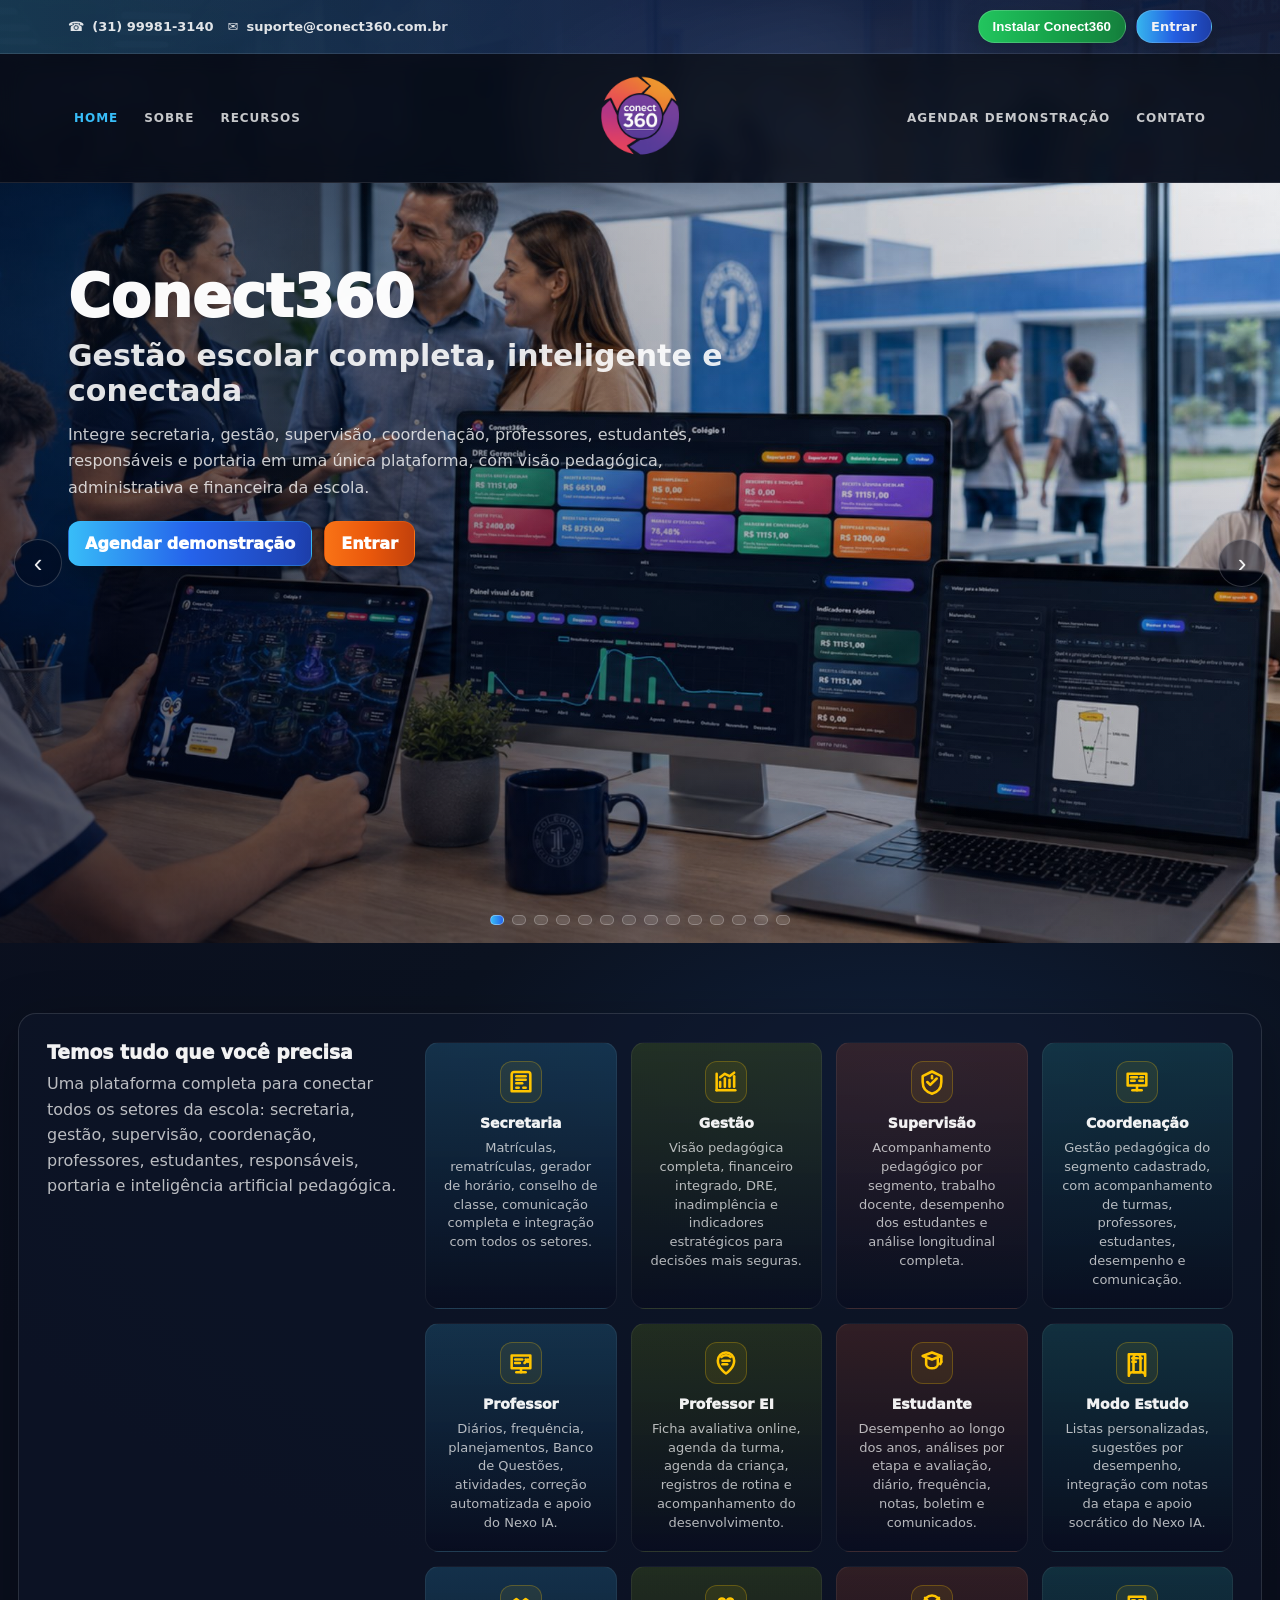
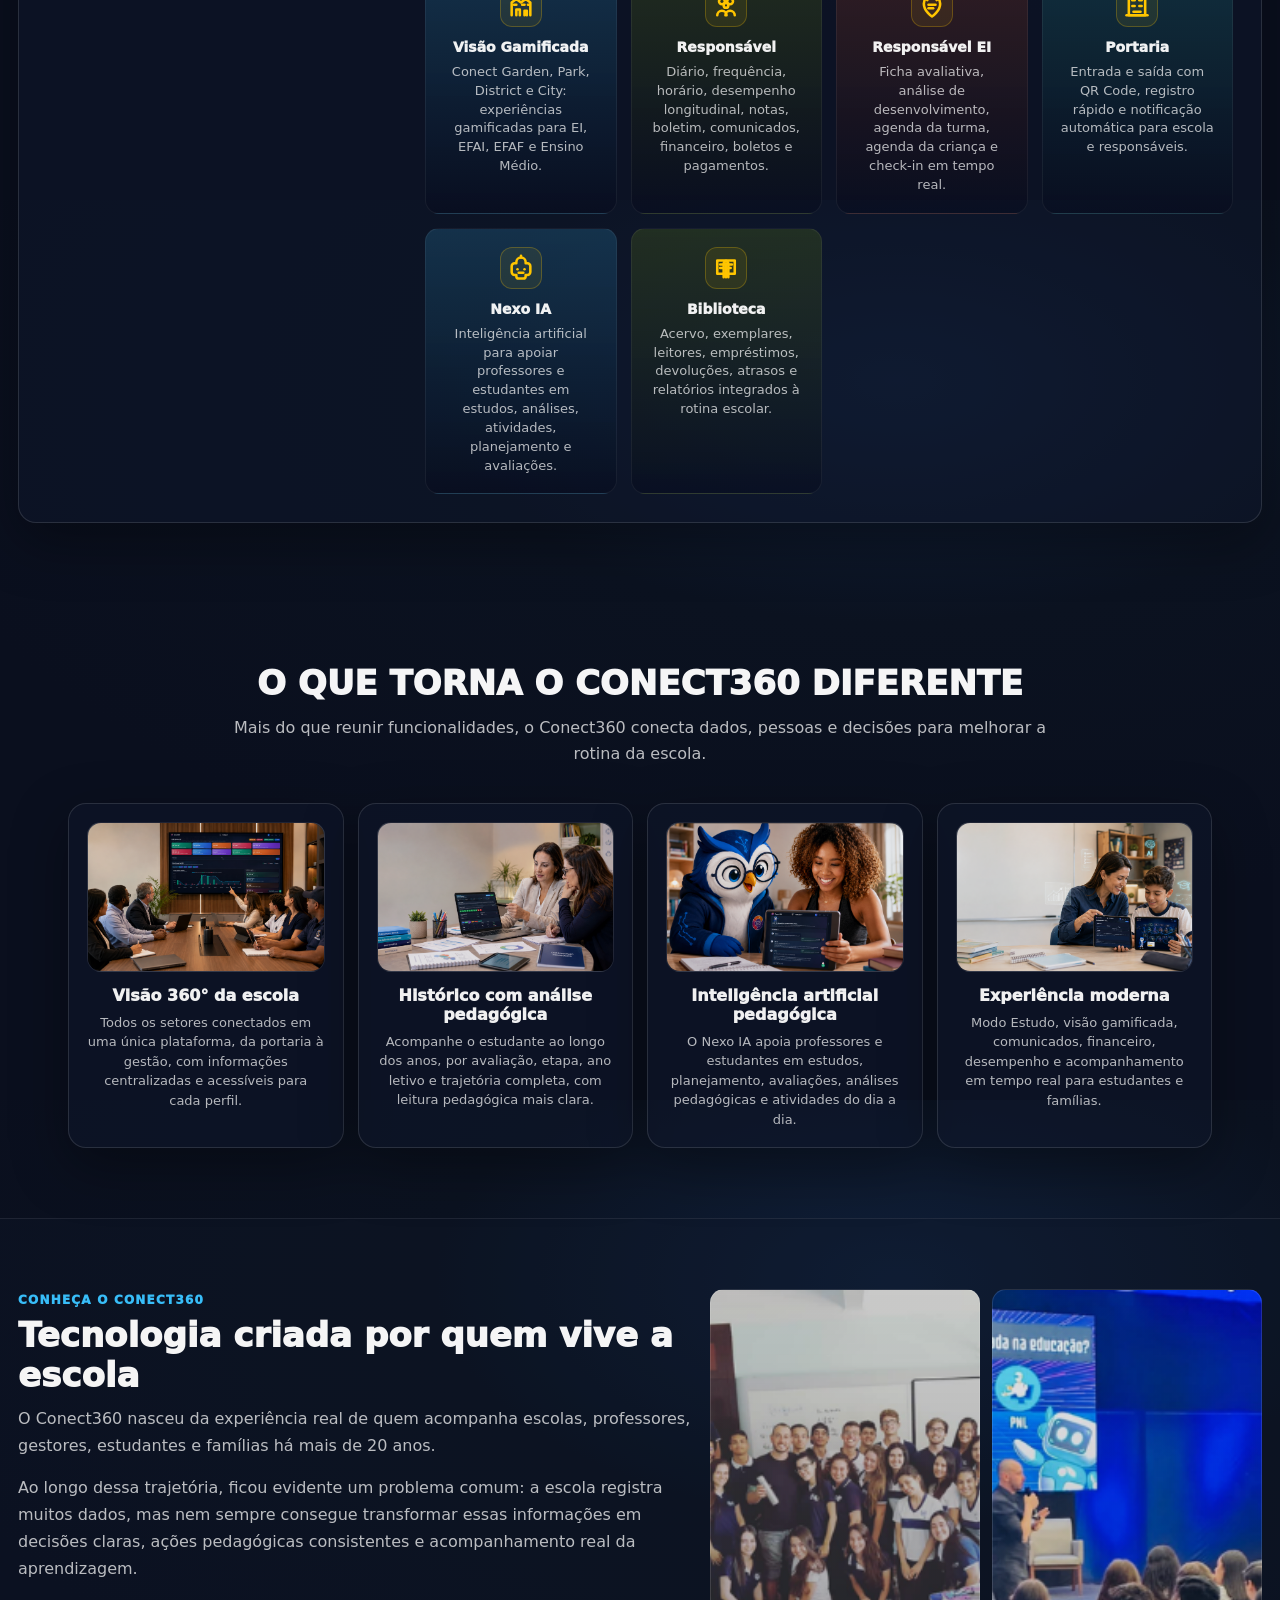
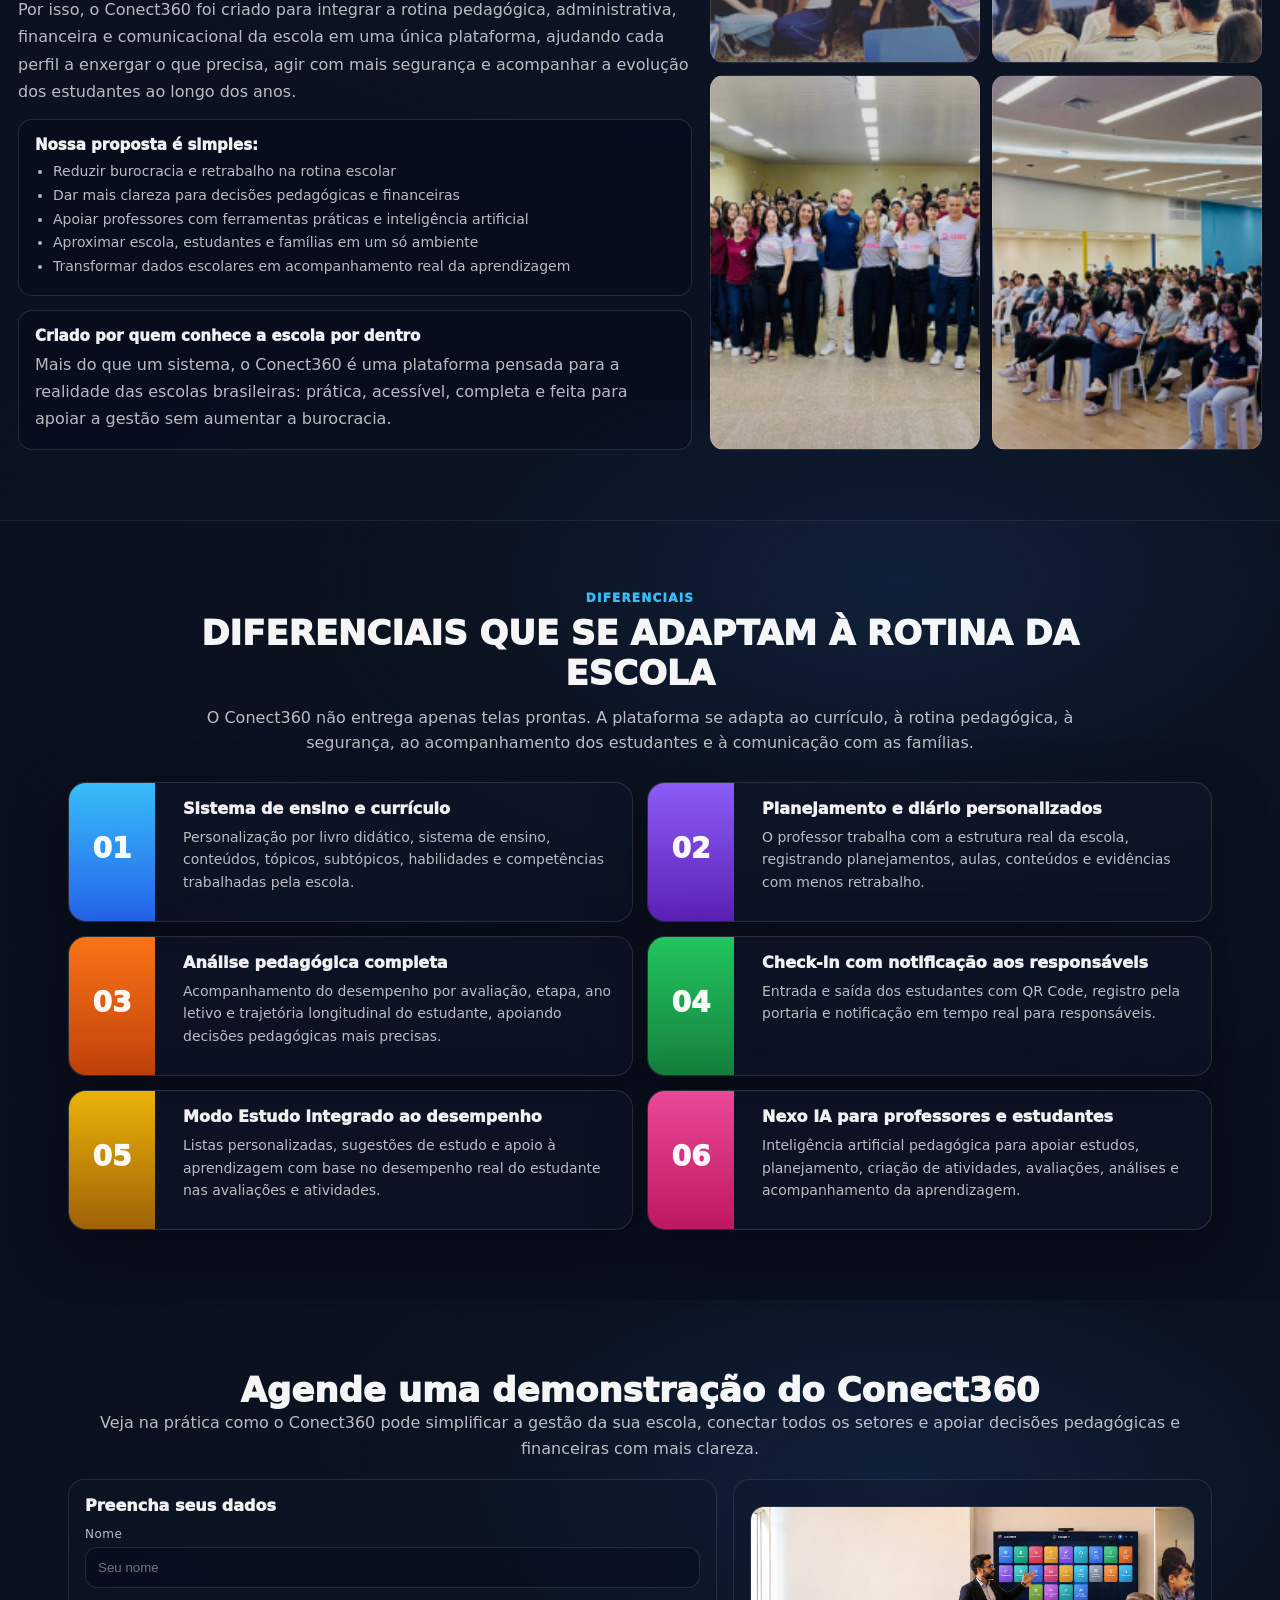
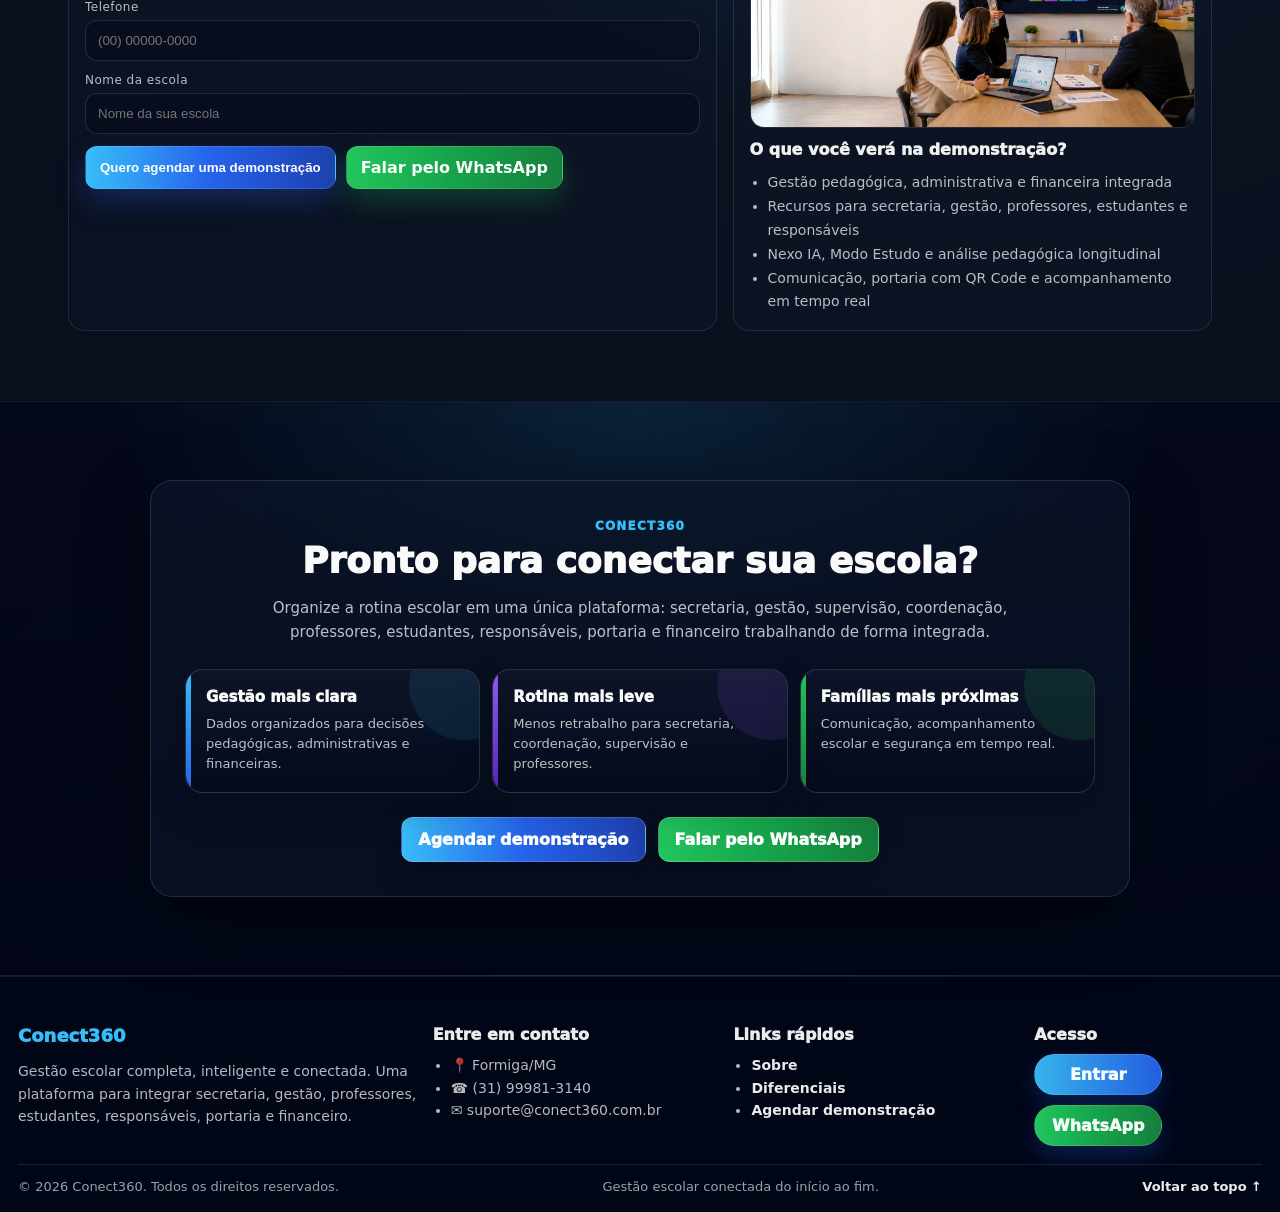
==== index.html @ e9f50f6f "Publicacao inicial do site institucional" ====
<!DOCTYPE html>
<html lang="pt-br">
<head>
  <meta charset="utf-8">
  <meta name="viewport" content="width=device-width, initial-scale=1">
  <title>Conect360 — Gestão escolar inteligente</title>
  <meta name="description" content="Conect360 é uma plataforma SaaS de gestão escolar completa, inteligente e conectada para secretaria, gestão, professores, estudantes, responsáveis, portaria e financeiro.">
  <link rel="icon" href="assets/img/favicon.png">
  <link rel="stylesheet" href="assets/css/style.css">
</head>
<body>
<div class="home360">

  <!-- TOPBAR -->
  <div class="home360-topbar">
    <div class="inner">
      <div class="left">
        <span class="item">☎ <strong>(31) 99981-3140</strong></span>
        <span class="item">✉ <strong>suporte@conect360.com.br</strong></span>
      </div>

      <div class="right">
        <button type="button" id="btnInstallConect360" class="btn-install-conect360">
           Instalar Conect360
        </button>

        <a class="btn" href="acesso.html">Entrar</a>
      </div>
    </div>
  </div>

  <!-- HEADER -->
  <header class="home360-header">
    <div class="inner">

      <nav class="home360-nav left">
        <a class="active" href="index.html">HOME</a>
        <a href="#sobre">SOBRE</a>
        <a href="#comprar">RECURSOS</a>
      </nav>

  <!-- ✅ SUA LOGO -->
  <div class="home360-brand">
    <div class="badge">
      <img
        src="assets/img/logo-conect360.png"
        alt="Conect360"
        style="height:100px;width:auto;display:block;margin:0 auto;"
      />
    </div>
  </div>

      <nav class="home360-nav right">
        <a href="#comunicacao">AGENDAR DEMONSTRAÇÃO</a>
        <a href="#contato">CONTATO</a>
      </nav>

    </div>
  </header>
  
  <!-- HERO / SLIDER - CARROSSEL -->
<section class="home360-hero" aria-label="Destaques do Conect360">

  <!-- Slide 1 — Conect360 -->
  <div class="home360-slide active" style="--bg:url('../img/banner.jpg?v=20260617-1')">
    <div class="container">
      <div class="content">
        <h1>Conect360</h1>
        <h3>Gestão escolar completa, inteligente e conectada</h3>
        <p>
          Integre secretaria, gestão, supervisão, coordenação, professores, estudantes,
          responsáveis e portaria em uma única plataforma, com visão pedagógica,
          administrativa e financeira da escola.
        </p>
        <div class="home360-actions">
          <a class="btn-outline" href="#comunicacao">Agendar demonstração</a>
          <a class="btn" href="acesso.html">Entrar</a>
        </div>
      </div>
      <div></div>
    </div>
  </div>

  <!-- Slide 2 — Secretaria -->
  <div class="home360-slide" style="--bg:url('../img/slide-secretaria.jpg')">
    <div class="container">
      <div class="content">
        <h1>Secretaria</h1>
        <h3>Rotina escolar organizada em poucos cliques</h3>
        <p>
          Matrículas e rematrículas, gerador de horário, conselho de classe,
          comunicação completa e integração com todos os setores da escola.
          A secretaria ganha agilidade, controle e muito mais organização no dia a dia.
        </p>
        <div class="home360-actions">
          <a class="btn-outline" href="#comprar">Conhecer recursos</a>
          <a class="btn-outline" href="#comunicacao">Agendar demonstração</a>
        </div>
      </div>
      <div></div>
    </div>
  </div>

  <!-- Slide 3 — Gestão -->
  <div class="home360-slide" style="--bg:url('../img/slide-gestao.jpg?v=20260617-gestao-1')">
    <div class="container">
      <div class="content">
        <h1>Gestão</h1>
        <h3>Visão estratégica pedagógica e financeira</h3>
        <p>
          A gestão acompanha a escola com visão pedagógica completa, financeiro
          integrado, DRE, análise de inadimplência e indicadores estratégicos
          para tomar decisões com mais segurança.
        </p>
        <div class="home360-actions">
          <a class="btn-outline" href="#comprar">Ver diferenciais</a>
          <a class="btn-outline" href="#comunicacao">Agendar demonstração</a>
        </div>
      </div>
      <div></div>
    </div>
  </div>

  <!-- Slide 4 — Supervisão -->
  <div class="home360-slide" style="--bg:url('../img/slide-supervisao.jpg')">
    <div class="container">
      <div class="content">
        <h1>Supervisão</h1>
        <h3>Acompanhamento pedagógico completo por segmento</h3>
        <p>
          A supervisão acompanha o trabalho docente, o desempenho pedagógico dos
          estudantes e análises por avaliação, etapa, ano letivo e trajetória longitudinal,
          além de manter comunicação com professores, estudantes e famílias.
        </p>
        <div class="home360-actions">
          <a class="btn-outline" href="#comprar">Conhecer acompanhamento</a>
          <a class="btn-outline" href="#comunicacao">Agendar demonstração</a>
        </div>
      </div>
      <div></div>
    </div>
  </div>

  <!-- Slide 5 — Coordenação -->
  <div class="home360-slide" style="--bg:url('../img/slide-coordenacao.jpg?v=20260617-coordenacao-1')">
    <div class="container">
      <div class="content">
        <h1>Coordenação</h1>
        <h3>Gestão pedagógica focada no segmento cadastrado</h3>
        <p>
          A coordenação acompanha professores, estudantes, turmas, desempenho,
          análises pedagógicas e comunicação dentro do seu segmento, com visão clara
          para agir com rapidez nas necessidades da rotina escolar.
        </p>
        <div class="home360-actions">
          <a class="btn-outline" href="#comprar">Ver recursos</a>
          <a class="btn-outline" href="#comunicacao">Agendar demonstração</a>
        </div>
      </div>
      <div></div>
    </div>
  </div>

  <!-- Slide 6 — Professor -->
  <div class="home360-slide" style="--bg:url('../img/slide-professor.jpg')">
    <div class="container">
      <div class="content">
        <h1>Professor</h1>
        <h3>Ferramentas que otimizam o trabalho docente</h3>
        <p>
          Diários, frequência, planejamento anual e por etapa, Banco de Questões integrado,
          envio de atividades, correção automatizada por cartão-resposta, apoio de IA e
          uso do Nexo IA para facilitar a rotina pedagógica.
        </p>
        <div class="home360-actions">
          <a class="btn-outline" href="#comprar">Conhecer ferramentas</a>
          <a class="btn-outline" href="#comunicacao">Agendar demonstração</a>
        </div>
      </div>
      <div></div>
    </div>
  </div>

  <!-- Slide 7 — Professor da Educação Infantil -->
  <div class="home360-slide" style="--bg:url('../img/slide-professor-ei.jpg')">
    <div class="container">
      <div class="content">
        <h1>Educação Infantil</h1>
        <h3>Registros qualitativos, rotina e desenvolvimento</h3>
        <p>
          Para professores da EI, o Conect360 oferece ficha avaliativa online,
          agenda da turma, agenda da criança, registros de rotina, acompanhamento
          do desenvolvimento e muito mais.
        </p>
        <div class="home360-actions">
          <a class="btn-outline" href="#comprar">Ver Educação Infantil</a>
          <a class="btn-outline" href="#comunicacao">Agendar demonstração</a>
        </div>
      </div>
      <div></div>
    </div>
  </div>

  <!-- Slide 8 — Estudante -->
  <div class="home360-slide" style="--bg:url('../img/slide-estudante.jpg')">
    <div class="container">
      <div class="content">
        <h1>Estudante</h1>
        <h3>Desempenho, estudo personalizado e Nexo IA</h3>
        <p>
          O estudante acompanha sua vida escolar ao longo dos anos, por ano, etapa
          e avaliação, com análise pedagógica personalizada, acesso ao diário, frequência,
          notas, boletim, comunicados, Modo Estudo e aulas orientadas pelo Nexo IA.
        </p>
        <div class="home360-actions">
          <a class="btn-outline" href="#comprar">Conhecer experiência</a>
          <a class="btn-outline" href="#comunicacao">Agendar demonstração</a>
        </div>
      </div>
      <div></div>
    </div>
  </div>

  <!-- Slide 9 — Visão Gamificada -->
  <div class="home360-slide" style="--bg:url('../img/slide-gamificacao.jpg')">
    <div class="container">
      <div class="content">
        <h1>Conect Garden, Park, District e City</h1>
        <h3>A vida escolar em uma experiência gamificada</h3>
        <p>
          O Conect360 transforma a experiência do estudante com visões gamificadas
          adequadas a cada etapa: Garden para EI, Park para EFAI, District para EFAF
          e City para Ensino Médio.
        </p>
        <div class="home360-actions">
          <a class="btn-outline" href="#comprar">Conhecer gamificação</a>
          <a class="btn-outline" href="#comunicacao">Agendar demonstração</a>
        </div>
      </div>
      <div></div>
    </div>
  </div>

  <!-- Slide 10 — Responsável -->
  <div class="home360-slide" style="--bg:url('../img/slide-responsavel.jpg')">
    <div class="container">
      <div class="content">
        <h1>Responsável</h1>
        <h3>Acompanhamento completo da vida escolar</h3>
        <p>
          Responsáveis acompanham diário, frequência, horário de aula, desempenho acadêmico
          com análise longitudinal, notas, boletim, comunicados e financeiro completo com
          boletos, segunda via e histórico de pagamentos.
        </p>
        <div class="home360-actions">
          <a class="btn-outline" href="#comprar">Ver acompanhamento</a>
          <a class="btn-outline" href="#comunicacao">Agendar demonstração</a>
        </div>
      </div>
      <div></div>
    </div>
  </div>

  <!-- Slide 11 — Responsável da Educação Infantil -->
  <div class="home360-slide" style="--bg:url('../img/slide-responsavel-ei.jpg')">
    <div class="container">
      <div class="content">
        <h1>Responsável EI</h1>
        <h3>Rotina, desenvolvimento e segurança na palma da mão</h3>
        <p>
          Na Educação Infantil, o responsável acompanha ficha avaliativa, análise
          de desenvolvimento, agenda da turma, agenda da criança e check-in com
          notificações em tempo real na entrada e saída dos estudantes.
        </p>
        <div class="home360-actions">
          <a class="btn-outline" href="#comprar">Conhecer EI</a>
          <a class="btn-outline" href="#comunicacao">Agendar demonstração</a>
        </div>
      </div>
      <div></div>
    </div>
  </div>

  <!-- Slide 12 — Portaria -->
  <div class="home360-slide" style="--bg:url('../img/slide-portaria.jpg')">
    <div class="container">
      <div class="content">
        <h1>Portaria</h1>
        <h3>Entrada e saída com QR Code e notificações automáticas</h3>
        <p>
          A portaria é simplificada com leitor de QR Code, registro rápido de entrada
          e saída e notificação automática para a escola e para os responsáveis,
          aumentando a segurança da rotina escolar.
        </p>
        <div class="home360-actions">
          <a class="btn-outline" href="#comprar">Conhecer segurança</a>
          <a class="btn-outline" href="#comunicacao">Agendar demonstração</a>
        </div>
      </div>
      <div></div>
    </div>
  </div>

  <!-- Slide 13 — Nexo IA -->
  <div class="home360-slide" style="--bg:url('../img/slide-nexo-ia.jpg')">
    <div class="container">
      <div class="content">
        <h1>Nexo IA</h1>
        <h3>Inteligência artificial para professores e estudantes</h3>
        <p>
          O Nexo IA ajuda professores e estudantes em suas tarefas diárias, apoiando
          estudos, análises pedagógicas, criação de atividades, planejamento, avaliações
          e aprendizagem com orientação inteligente.
        </p>
        <div class="home360-actions">
          <a class="btn-outline" href="#comprar">Conhecer Nexo IA</a>
          <a class="btn-outline" href="#comunicacao">Agendar demonstração</a>
        </div>
      </div>
      <div></div>
    </div>
  </div>

  <!-- Slide 14 — Biblioteca -->
  <div class="home360-slide" style="--bg:url('../img/biblioteca.jpg')">
    <div class="container">
      <div class="content">
        <h1>Biblioteca</h1>
        <h3>Acervo, empréstimos e leitura integrados à rotina escolar</h3>
        <p>
          O módulo Biblioteca do Conect360 organiza o acervo da escola, exemplares,
          leitores, empréstimos, devoluções e atrasos em um único ambiente.
          Bibliotecários, secretaria, gestão, supervisão, coordenação, estudantes
          e responsáveis acompanham tudo de forma simples, segura e integrada.
        </p>
        <div class="home360-actions">
          <a class="btn-outline" href="#comprar">Conhecer Biblioteca</a>
          <a class="btn-outline" href="#comunicacao">Agendar demonstração</a>
        </div>
      </div>
      <div></div>
    </div>
  </div>

  <button class="home360-ctrl prev" type="button" id="home360Prev" aria-label="Anterior">‹</button>
  <button class="home360-ctrl next" type="button" id="home360Next" aria-label="Próximo">›</button>
  <div class="home360-dots" id="home360Dots"></div>
</section>

  <!-- O que oferecemos -->
  <section class="home360-services" id="comprar">
    <div class="wrap">
      <div class="box">
        <div class="intro">
          <h3>Temos tudo que você precisa</h3>
          <p>
            Uma plataforma completa para conectar todos os setores da escola:
            secretaria, gestão, supervisão, coordenação, professores, estudantes,
            responsáveis, portaria e inteligência artificial pedagógica.
          </p>
        </div>

        <div class="grid">
          <div class="card bg1">
            <div class="ico">
              <!-- Secretaria -->
              <svg viewBox="0 0 24 24" aria-hidden="true">
                <path d="M6 3.5h12a2 2 0 0 1 2 2V20H4V5.5a2 2 0 0 1 2-2Z" />
                <path d="M8 7h8" />
                <path d="M8 10h8" />
                <path d="M8 13h5" />
                <path d="M8 17h2" />
                <path d="M14 17h2" />
              </svg>
            </div>
            <h6>Secretaria</h6>
            <p>Matrículas, rematrículas, gerador de horário, conselho de classe, comunicação completa e integração com todos os setores.</p>
          </div>

          <div class="card bg2">
            <div class="ico">
              <!-- Gestão -->
              <svg viewBox="0 0 24 24" aria-hidden="true">
                <path d="M4 19V5" />
                <path d="M4 19h16" />
                <path d="M7 16v-4" />
                <path d="M11 16V9" />
                <path d="M15 16v-6" />
                <path d="M19 16V7" />
                <path d="M7 8l4-3 4 2 4-3" />
              </svg>
            </div>
            <h6>Gestão</h6>
            <p>Visão pedagógica completa, financeiro integrado, DRE, inadimplência e indicadores estratégicos para decisões mais seguras.</p>
          </div>

          <div class="card bg3">
            <div class="ico">
              <!-- Supervisão -->
              <svg viewBox="0 0 24 24" aria-hidden="true">
                <path d="M12 3l8 4v5c0 5.2-3.3 8.7-8 10-4.7-1.3-8-4.8-8-10V7l8-4Z" />
                <path d="M8 12l2.5 2.5L16 9" />
                <path d="M12 6.8v2" />
              </svg>
            </div>
            <h6>Supervisão</h6>
            <p>Acompanhamento pedagógico por segmento, trabalho docente, desempenho dos estudantes e análise longitudinal completa.</p>
          </div>

          <div class="card bg4">
            <div class="ico">
              <!-- Coordenação -->
              <svg viewBox="0 0 24 24" aria-hidden="true">
                <path d="M4 5h16v10H4z" />
                <path d="M8 19h8" />
                <path d="M12 15v4" />
                <path d="M7 8h5" />
                <path d="M7 11h3" />
                <path d="M15 8h2" />
                <path d="M14 11h3" />
              </svg>
            </div>
            <h6>Coordenação</h6>
            <p>Gestão pedagógica do segmento cadastrado, com acompanhamento de turmas, professores, estudantes, desempenho e comunicação.</p>
          </div>

          <div class="card bg1">
            <div class="ico">
              <!-- Professor -->
              <svg viewBox="0 0 24 24" aria-hidden="true">
                <path d="M4 5.5h16v11H4z" />
                <path d="M8 20h8" />
                <path d="M12 16.5V20" />
                <path d="M7 9h6" />
                <path d="M7 12h4" />
                <path d="M16 9l2 2" />
                <path d="M15 12l3-3" />
              </svg>
            </div>
            <h6>Professor</h6>
            <p>Diários, frequência, planejamentos, Banco de Questões, atividades, correção automatizada e apoio do Nexo IA.</p>
          </div>

          <div class="card bg2">
            <div class="ico">
              <!-- Professor EI -->
              <svg viewBox="0 0 24 24" aria-hidden="true">
                <path d="M12 21s7-4.5 7-11a7 7 0 0 0-14 0c0 6.5 7 11 7 11Z" />
                <path d="M9 10h6" />
                <path d="M9 13h4" />
                <path d="M8 6.8c1.2-1 2.5-1.5 4-1.5s2.8.5 4 1.5" />
              </svg>
            </div>
            <h6>Professor EI</h6>
            <p>Ficha avaliativa online, agenda da turma, agenda da criança, registros de rotina e acompanhamento do desenvolvimento.</p>
          </div>

          <div class="card bg3">
            <div class="ico">
              <!-- Estudante -->
              <svg viewBox="0 0 24 24" aria-hidden="true">
                <path d="M4 6l8-3 8 3-8 3-8-3Z" />
                <path d="M7 8v5c0 2 2.2 3.5 5 3.5s5-1.5 5-3.5V8" />
                <path d="M20 6v5" />
                <path d="M20 11l-1 2" />
              </svg>
            </div>
            <h6>Estudante</h6>
            <p>Desempenho ao longo dos anos, análises por etapa e avaliação, diário, frequência, notas, boletim e comunicados.</p>
          </div>

          <div class="card bg4">
            <div class="ico">
              <!-- Modo Estudo -->
              <svg viewBox="0 0 24 24" aria-hidden="true">
                <path d="M5 4.5h7a3 3 0 0 1 3 3V20H8a3 3 0 0 0-3 3V4.5Z" />
                <path d="M19 4.5h-7a3 3 0 0 0-3 3V20h7a3 3 0 0 1 3 3V4.5Z" />
                <path d="M8 8h4" />
                <path d="M8 11h3" />
                <path d="M14 8h2" />
              </svg>
            </div>
            <h6>Modo Estudo</h6>
            <p>Listas personalizadas, sugestões por desempenho, integração com notas da etapa e apoio socrático do Nexo IA.</p>
          </div>

          <div class="card bg1">
            <div class="ico">
              <!-- Visão Gamificada -->
              <svg viewBox="0 0 24 24" aria-hidden="true">
                <path d="M4 20V9l4-3 4 3 4-3 4 3v11" />
                <path d="M8 20v-5h3v5" />
                <path d="M15 20v-4h2v4" />
                <path d="M6 11h2" />
                <path d="M13 11h2" />
                <path d="M18 11h1" />
              </svg>
            </div>
            <h6>Visão Gamificada</h6>
            <p>Conect Garden, Park, District e City: experiências gamificadas para EI, EFAI, EFAF e Ensino Médio.</p>
          </div>

          <div class="card bg2">
            <div class="ico">
              <!-- Responsável -->
              <svg viewBox="0 0 24 24" aria-hidden="true">
                <path d="M8.5 10.5a2.5 2.5 0 1 0 0-5 2.5 2.5 0 0 0 0 5Z" />
                <path d="M15.5 10.5a2.5 2.5 0 1 0 0-5 2.5 2.5 0 0 0 0 5Z" />
                <path d="M4.5 20a4 4 0 0 1 8 0" />
                <path d="M11.5 20a4 4 0 0 1 8 0" />
                <path d="M12 13.5a2 2 0 1 0 0-4 2 2 0 0 0 0 4Z" />
              </svg>
            </div>
            <h6>Responsável</h6>
            <p>Diário, frequência, horário, desempenho longitudinal, notas, boletim, comunicados, financeiro, boletos e pagamentos.</p>
          </div>

          <div class="card bg3">
            <div class="ico">
              <!-- Responsável EI -->
              <svg viewBox="0 0 24 24" aria-hidden="true">
                <path d="M12 21s7-4.5 7-11a7 7 0 0 0-14 0c0 6.5 7 11 7 11Z" />
                <path d="M9 11h6" />
                <path d="M9 14h4" />
                <path d="M16 7l2-2" />
                <path d="M8 7L6 5" />
              </svg>
            </div>
            <h6>Responsável EI</h6>
            <p>Ficha avaliativa, análise de desenvolvimento, agenda da turma, agenda da criança e check-in em tempo real.</p>
          </div>

          <div class="card bg4">
            <div class="ico">
              <!-- Portaria -->
              <svg viewBox="0 0 24 24" aria-hidden="true">
                <path d="M5 4h14v16H5z" />
                <path d="M8 7h2" />
                <path d="M14 7h2" />
                <path d="M8 12h2" />
                <path d="M14 12h2" />
                <path d="M9 17h6" />
                <path d="M3 20h18" />
              </svg>
            </div>
            <h6>Portaria</h6>
            <p>Entrada e saída com QR Code, registro rápido e notificação automática para escola e responsáveis.</p>
          </div>

          <div class="card bg1">
            <div class="ico">
              <!-- Nexo IA -->
              <svg viewBox="0 0 24 24" aria-hidden="true">
                <path d="M12 3a4 4 0 0 1 4 4v1h1.5A2.5 2.5 0 0 1 20 10.5v5A2.5 2.5 0 0 1 17.5 18H16v1a2 2 0 0 1-2 2h-4a2 2 0 0 1-2-2v-1H6.5A2.5 2.5 0 0 1 4 15.5v-5A2.5 2.5 0 0 1 6.5 8H8V7a4 4 0 0 1 4-4Z" />
                <path d="M9 13h.01" />
                <path d="M15 13h.01" />
                <path d="M10 16h4" />
                <path d="M12 3V1.5" />
              </svg>
            </div>
            <h6>Nexo IA</h6>
            <p>Inteligência artificial para apoiar professores e estudantes em estudos, análises, atividades, planejamento e avaliações.</p>
          </div>

          <div class="card bg2">
            <div class="ico">
              <!-- Biblioteca -->
              <svg viewBox="0 0 24 24" aria-hidden="true">
                <path d="M4.5 5.5h6.5a3 3 0 0 1 3 3V20a3 3 0 0 0-3-3H4.5z" />
                <path d="M19.5 5.5H13a3 3 0 0 0-3 3V20a3 3 0 0 1 3-3h6.5z" />
                <path d="M7 9h4" />
                <path d="M7 12h3" />
                <path d="M14 9h3" />
                <path d="M14 12h2" />
                <path d="M12 8v12" />
              </svg>
            </div>
            <h6>Biblioteca</h6>
            <p>Acervo, exemplares, leitores, empréstimos, devoluções, atrasos e relatórios integrados à rotina escolar.</p>
          </div>
        </div>
      </div>
    </div>
  </section>

  <!-- DIFERENCIAIS -->
  <section class="home360-section" id="cursos">
    <div class="wrap">
      <h2>O QUE TORNA O CONECT360 DIFERENTE</h2>
      <p class="sub">
        Mais do que reunir funcionalidades, o Conect360 conecta dados, pessoas e decisões
        para melhorar a rotina da escola.
      </p>

      <div class="home360-courses">
        <div class="home360-course">
          <div class="top">
            <div class="thumb">
              <img src="assets/img/diferencial-visao-360.png?v=20260617-1" alt="Visão 360° da escola">
            </div>
            <h5>Visão 360° da escola</h5>
            <p>
              Todos os setores conectados em uma única plataforma, da portaria à gestão,
              com informações centralizadas e acessíveis para cada perfil.
            </p>
          </div>
        </div>

        <div class="home360-course">
          <div class="top">
            <div class="thumb">
              <img src="assets/img/diferencial-historico-analise.png?v=20260617-1" alt="Histórico escolar com análise pedagógica">
            </div>
            <h5>Histórico com análise pedagógica</h5>
            <p>
              Acompanhe o estudante ao longo dos anos, por avaliação, etapa, ano letivo
              e trajetória completa, com leitura pedagógica mais clara.
            </p>
          </div>
        </div>

        <div class="home360-course">
          <div class="top">
            <div class="thumb">
              <img src="assets/img/diferencial-nexo-ia.png?v=20260617-1" alt="Inteligência artificial pedagógica">
            </div>
            <h5>Inteligência artificial pedagógica</h5>
            <p>
              O Nexo IA apoia professores e estudantes em estudos, planejamento,
              avaliações, análises pedagógicas e atividades do dia a dia.
            </p>
          </div>
        </div>

        <div class="home360-course">
          <div class="top">
            <div class="thumb">
              <img src="assets/img/diferencial-familias-estudantes.png?v=20260617-1" alt="Experiência moderna para estudantes e famílias">
            </div>
            <h5>Experiência moderna</h5>
            <p>
              Modo Estudo, visão gamificada, comunicados, financeiro, desempenho
              e acompanhamento em tempo real para estudantes e famílias.
            </p>
          </div>
        </div>
      </div>
    </div>
  </section>

  <!-- ABOUT -->
  <section class="home360-section home360-about" id="sobre">
    <div class="wrap">
      <div class="cols">
        <div>
          <span class="home360-kicker">CONHEÇA O CONECT360</span>
          <h2>Tecnologia criada por quem vive a escola</h2>

          <p class="text">
            O Conect360 nasceu da experiência real de quem acompanha escolas,
            professores, gestores, estudantes e famílias há mais de 20 anos.
          </p>

          <p class="text">
            Ao longo dessa trajetória, ficou evidente um problema comum: a escola
            registra muitos dados, mas nem sempre consegue transformar essas informações
            em decisões claras, ações pedagógicas consistentes e acompanhamento real
            da aprendizagem.
          </p>

          <p class="text">
            Por isso, o Conect360 foi criado para integrar a rotina pedagógica,
            administrativa, financeira e comunicacional da escola em uma única
            plataforma, ajudando cada perfil a enxergar o que precisa, agir com mais
            segurança e acompanhar a evolução dos estudantes ao longo dos anos.
          </p>

          <div class="highlight">
            <h4>Nossa proposta é simples:</h4>
            <ul>
              <li>Reduzir burocracia e retrabalho na rotina escolar</li>
              <li>Dar mais clareza para decisões pedagógicas e financeiras</li>
              <li>Apoiar professores com ferramentas práticas e inteligência artificial</li>
              <li>Aproximar escola, estudantes e famílias em um só ambiente</li>
              <li>Transformar dados escolares em acompanhamento real da aprendizagem</li>
            </ul>
          </div>

          <div class="highlight">
            <h4>Criado por quem conhece a escola por dentro</h4>
            <p class="text" style="margin:0;color:rgba(255,255,255,.72);">
              Mais do que um sistema, o Conect360 é uma plataforma pensada para a
              realidade das escolas brasileiras: prática, acessível, completa e feita
              para apoiar a gestão sem aumentar a burocracia.
            </p>
          </div>
        </div>

        <div class="tiles">
          <div class="tile" style="--bg:url('../img/about1.png')"></div>
          <div class="tile" style="--bg:url('../img/about2.png')"></div>
          <div class="tile" style="--bg:url('../img/about3.png')"></div>
          <div class="tile" style="--bg:url('../img/about4.png')"></div>
        </div>
      </div>
    </div>
  </section>

  <!-- EVENTS -->
  <!-- DIFERENCIAIS DA ROTINA ESCOLAR -->
  <section class="home360-section home360-events" id="eventos">
    <div class="wrap">
      <div class="head home360-events-head-full">
        <div>
          <span class="home360-kicker">DIFERENCIAIS</span>
          <h2 style="text-align:center;margin:0;font-size:34px;font-weight:1000;color:rgba(255,255,255,.96);">
            DIFERENCIAIS QUE SE ADAPTAM À ROTINA DA ESCOLA
          </h2>
          <p>
            O Conect360 não entrega apenas telas prontas. A plataforma se adapta ao currículo,
            à rotina pedagógica, à segurança, ao acompanhamento dos estudantes e à comunicação
            com as famílias.
          </p>
        </div>
      </div>

      <div class="list">
        <div class="home360-event">
          <div class="date"><div class="n">01</div><div class="m"></div></div>
          <div class="body">
            <h6>Sistema de ensino e currículo</h6>
            <p>
              Personalização por livro didático, sistema de ensino, conteúdos, tópicos,
              subtópicos, habilidades e competências trabalhadas pela escola.
            </p>
          </div>
        </div>

        <div class="home360-event">
          <div class="date"><div class="n">02</div><div class="m"></div></div>
          <div class="body">
            <h6>Planejamento e diário personalizados</h6>
            <p>
              O professor trabalha com a estrutura real da escola, registrando planejamentos,
              aulas, conteúdos e evidências com menos retrabalho.
            </p>
          </div>
        </div>

        <div class="home360-event">
          <div class="date"><div class="n">03</div><div class="m"></div></div>
          <div class="body">
            <h6>Análise pedagógica completa</h6>
            <p>
              Acompanhamento do desempenho por avaliação, etapa, ano letivo e trajetória
              longitudinal do estudante, apoiando decisões pedagógicas mais precisas.
            </p>
          </div>
        </div>

        <div class="home360-event">
          <div class="date"><div class="n">04</div><div class="m"></div></div>
          <div class="body">
            <h6>Check-in com notificação aos responsáveis</h6>
            <p>
              Entrada e saída dos estudantes com QR Code, registro pela portaria e
              notificação em tempo real para responsáveis.
            </p>
          </div>
        </div>

        <div class="home360-event">
          <div class="date"><div class="n">05</div><div class="m"></div></div>
          <div class="body">
            <h6>Modo Estudo integrado ao desempenho</h6>
            <p>
              Listas personalizadas, sugestões de estudo e apoio à aprendizagem com base
              no desempenho real do estudante nas avaliações e atividades.
            </p>
          </div>
        </div>

        <div class="home360-event">
          <div class="date"><div class="n">06</div><div class="m"></div></div>
          <div class="body">
            <h6>Nexo IA para professores e estudantes</h6>
            <p>
              Inteligência artificial pedagógica para apoiar estudos, planejamento,
              criação de atividades, avaliações, análises e acompanhamento da aprendizagem.
            </p>
          </div>
        </div>
      </div>
    </div>
  </section>

  <!-- FEATURED -->
  <!-- FEATURED -->
  <section class="home360-section home360-comunicacao" id="comunicacao">
    <div class="wrap">
      <h2 class="home360-title">Agende uma demonstração do Conect360</h2>
      <p class="home360-subtitle">
        Veja na prática como o Conect360 pode simplificar a gestão da sua escola,
        conectar todos os setores e apoiar decisões pedagógicas e financeiras com mais clareza.
      </p>

      <div class="demo-grid">
        <div class="demo-card">
          <h3>Preencha seus dados</h3>

          <form class="demo-form" method="post" action="#">
            
            <label>
              <span>Nome</span>
              <input type="text" name="nome" placeholder="Seu nome" required>
            </label>

            <label>
              <span>Telefone</span>
              <input type="tel" name="telefone" placeholder="(00) 00000-0000" required>
            </label>

            <label>
              <span>Nome da escola</span>
              <input type="text" name="escola" placeholder="Nome da sua escola" required>
            </label>

            <div class="demo-actions">
              <button type="button" class="btn360 btn360-primary" onclick="enviarDemoWhats()">
                Quero agendar uma demonstração
              </button>

              <a class="btn360 btn360-whats"
                href="https://wa.me/5531999813140?text=Olá!%20Quero%20agendar%20uma%20demonstração%20do%20Conect360."
                target="_blank" rel="noopener">
                Falar pelo WhatsApp
              </a>
            </div>
          </form>
        </div>

        <div class="demo-card demo-info">
          <div class="demo-media">
            <img src="assets/img/demo-conect360.png?v=20260617-1" alt="Demonstração Conect360" loading="lazy">
          </div>

          <h3>O que você verá na demonstração?</h3>

          <ul>
            <li>Gestão pedagógica, administrativa e financeira integrada</li>
            <li>Recursos para secretaria, gestão, professores, estudantes e responsáveis</li>
            <li>Nexo IA, Modo Estudo e análise pedagógica longitudinal</li>
            <li>Comunicação, portaria com QR Code e acompanhamento em tempo real</li>
          </ul>
        </div>
      </div>
    </div>
  </section>

  <!-- TESTIMONIAL -->
  <!-- CTA FINAL -->
  <section class="home360-cta-final" id="depoimentos">
    <div class="wrap">
      <div class="cta-box">
        <span class="home360-kicker">CONECT360</span>

        <h2>Pronto para conectar sua escola?</h2>

        <p class="cta-text">
          Organize a rotina escolar em uma única plataforma: secretaria, gestão,
          supervisão, coordenação, professores, estudantes, responsáveis, portaria
          e financeiro trabalhando de forma integrada.
        </p>

        <div class="cta-final-grid">
          <div class="cta-final-item">
            <strong>Gestão mais clara</strong>
            <span>Dados organizados para decisões pedagógicas, administrativas e financeiras.</span>
          </div>

          <div class="cta-final-item">
            <strong>Rotina mais leve</strong>
            <span>Menos retrabalho para secretaria, coordenação, supervisão e professores.</span>
          </div>

          <div class="cta-final-item">
            <strong>Famílias mais próximas</strong>
            <span>Comunicação, acompanhamento escolar e segurança em tempo real.</span>
          </div>
        </div>

        <div class="home360-actions cta-final-actions">
          <a class="btn-outline" href="#comunicacao">Agendar demonstração</a>
          <a class="btn-outline cta-whats"
             href="https://wa.me/5531999813140?text=Olá!%20Quero%20conhecer%20o%20Conect360."
             target="_blank" rel="noopener">
            Falar pelo WhatsApp
          </a>
        </div>
      </div>
    </div>
  </section>

  <!-- FOOTER -->
    <!-- FOOTER -->
  <footer class="home360-footer" id="contato">
    <div class="wrap">
      <div class="grid">
        <div>
          <div class="brand">Conect360</div>
          <p>
            Gestão escolar completa, inteligente e conectada. Uma plataforma para integrar
            secretaria, gestão, professores, estudantes, responsáveis, portaria e financeiro.
          </p>
        </div>

        <div>
          <h4>Entre em contato</h4>
          <ul>
            <li>📍 Formiga/MG</li>
            <li>☎ (31) 99981-3140</li>
            <li>✉ suporte@conect360.com.br</li>
          </ul>
        </div>

        <div>
          <h4>Links rápidos</h4>
          <ul>
            <li><a href="#sobre">Sobre</a></li>
            <li><a href="#eventos">Diferenciais</a></li>
            <li><a href="#comunicacao">Agendar demonstração</a></li>
          </ul>
        </div>

        <div>
          <h4>Acesso</h4>

          <div class="footer-actions">
            <a class="btn" href="acesso.html">Entrar</a>

            <a class="btn footer-whats"
               href="https://wa.me/5531999813140?text=Olá!%20Quero%20conhecer%20o%20Conect360."
               target="_blank" rel="noopener">
              WhatsApp
            </a>
          </div>
        </div>
      </div>

      <div class="bottom">
        <span>© 2026 Conect360. Todos os direitos reservados.</span>
        <span>Gestão escolar conectada do início ao fim.</span>
        <a href="#" id="home360Top">Voltar ao topo ↑</a>
      </div>
    </div>
  </footer>

</div>

<script src="assets/js/script.js"></script>
</body>
</html>
---- assets/css/style.css ----
/* ======================================================
   Conect360 - Site institucional estático
   Arquivo: assets/css/style.css
   ====================================================== */

    :root{
      --bg:#0b1220; --card:#131a2e; --muted:#9aa8c7; --white:#f7f8ff;

      /* ✅ Conect360 Blue */
      --cBlue1:#38bdf8;   /* azul claro */
      --cBlue2:#2563eb;   /* azul médio */
      --cBlue3:#1d4ed8;   /* azul mais forte */
    }
    html,body{height:100%}
    *{box-sizing:border-box}
    body{
      margin:0; overflow-x:hidden;
      background:radial-gradient(80% 60% at 70% 20%, #10203a 0%, var(--bg) 45%, #0a0f1e 100%);
      color:var(--white);
      font-family:system-ui,-apple-system,Segoe UI,Roboto,Ubuntu,"Helvetica Neue",Arial;
      position:relative; /* ✅ necessário para o fundo global */
    }

    /* =====================================================
       ✅ FUNDO GLOBAL (imagem + overlay)
       - troque o arquivo em: static/img/bg-escola.jpg
       ===================================================== */
    body::before{
      content:"";
      position:fixed;
      inset:0;
      background-image:url("../img/bg-escola.jpg");
      background-size:cover;
      background-position:center;
      background-repeat:no-repeat;
      transform:scale(1.02);
      z-index:-2;
    }
    body::after{
      content:"";
      position:fixed;
      inset:0;
      background:
        radial-gradient(80% 60% at 70% 20%, rgba(16,32,58,.75) 0%, rgba(11,18,32,.92) 45%, rgba(10,15,30,.96) 100%),
        linear-gradient(to bottom, rgba(0,0,0,.35), rgba(0,0,0,.55));
      z-index:-1;
    }

    /* LAYOUT BASE */
    .wrap{min-height:100%; display:flex; flex-direction:column}
    .container{max-width:1100px; margin:0 auto; padding:0 16px}
    main{flex:1}
    .page{padding:40px 0}

    /* NAVBAR */
    header{
      position:sticky; top:0; z-index:10;
      background:rgba(11,18,32,.6); backdrop-filter:blur(6px);
      border-bottom:1px solid rgba(255,255,255,.06);
    }
    .nav{
      width:100%;
      padding:0 24px;
      display:flex;
      align-items:center;
      justify-content:space-between;
      height:64px;
    }

    .nav-left,
    .nav-right{
      display:flex;
      align-items:center;
      gap:18px;
    }

    .brand{
      display:flex; align-items:center; gap:10px;
      text-decoration:none; color:var(--white); white-space:nowrap;
    }
    .brand img{
      width:68px;
      height:68px;
      border-radius:8px;
    }

    .brand span{
      font-weight:800;
      font-size:25px;
      letter-spacing:.4px;
    }

    .nav-right{
      display:flex; align-items:center; gap:18px;
    }

    /* ✅ "Sobre" vira botão azul Conect360 */
    .nav-link{
      display:inline-flex;
      align-items:center;
      justify-content:center;
      color:#ffffff;
      text-decoration:none;
      font-weight:700;
      padding:10px 16px;
      border-radius:999px;
      background:linear-gradient(135deg,var(--cBlue1) 0%, var(--cBlue2) 55%, var(--cBlue3) 100%);
      border:1px solid rgba(255,255,255,.10);
      box-shadow:0 10px 24px rgba(37,99,235,.25);
      transition:transform .15s ease, filter .15s ease, box-shadow .15s ease;
    }
    .nav-link:hover{
      filter:brightness(1.05);
      box-shadow:0 12px 30px rgba(37,99,235,.32);
    }
    .nav-link:active{transform:translateY(1px)}

    /* ✅ Botão Entrar azul Conect360 + letras brancas */
    .btn{
      display:inline-flex; align-items:center; gap:8px;
      padding:10px 16px; border-radius:999px; border:0;
      background:linear-gradient(135deg,var(--cBlue1) 0%, var(--cBlue2) 55%, var(--cBlue3) 100%);
      color:#ffffff; text-decoration:none; font-weight:800;
      box-shadow:0 10px 24px rgba(37,99,235,.25);
      cursor:pointer;
      border:1px solid rgba(255,255,255,.10);
      transition:transform .15s ease, filter .15s ease, box-shadow .15s ease;
    }
    .btn:hover{
      filter:brightness(1.05);
      box-shadow:0 12px 30px rgba(37,99,235,.32);
    }
    .btn:active{transform:translateY(1px)}

    /* CARDS / GRID (para páginas internas) */
    .card{
      background:var(--card);
      border:1px solid rgba(255,255,255,.06);
      border-radius:14px; padding:18px;
    }
    .grid{display:grid; gap:18px}
    @media(min-width:900px){ .grid.cols-3{grid-template-columns:repeat(3,1fr)} }

    /* FOOTER */
    footer{
      color:#8ea0c6;
      padding:20px 24px;
      border-top:1px solid rgba(255,255,255,.06);
      width:100%;
      text-align:left;
    }

    /* Django messages */
    .messages{margin:18px 0; display:grid; gap:10px}
    .msg{padding:10px 14px; border-radius:10px; border:1px solid rgba(255,255,255,.08)}
    .msg.info{background:#16233f}
    .msg.success{background:#10361c}
    .msg.warning{background:#3a2d10}
    .msg.error{background:#3b1416}

    /* Mobile */
    @media (max-width:720px){
      .nav{gap:10px}
      .brand span{font-size:15px}
      .nav-right{gap:12px}
      .btn{padding:8px 14px}
      .nav-link{padding:8px 14px}
    }

  


  /* ======================================================
     HOME (pública) — Layout inspirado em Educational Blocks
     mantendo identidade Conect360 (Azul + dark)
     ====================================================== */

  /* ✅ full width limpo (agora sem hack no base) */
  .home360{
    width:100%;
    max-width:100%;
    margin:0;
    padding:0;
  }

  /* TOPBAR */
  .home360-topbar{
    background: linear-gradient(90deg, rgba(56,189,248,.22), rgba(37,99,235,.18), rgba(30,64,175,.14));
    border-bottom: 1px solid rgba(255,255,255,.10);
  }
  .home360-topbar .inner{
    max-width: 1180px;
    margin: 0 auto;
    padding: 10px 18px;
    display:flex;
    gap:16px;
    align-items:center;
    justify-content:space-between;
    flex-wrap:wrap;
  }
  .home360-topbar .left{
    display:flex;
    gap:14px;
    align-items:center;
    flex-wrap:wrap;
    color: rgba(255,255,255,.92);
    font-size: 13px;
  }
  .home360-topbar .item{
    display:inline-flex;
    gap:8px;
    align-items:center;
    opacity:.95;
  }
  .home360-topbar .right{
    display:flex;
    gap:10px;
    align-items:center;
    font-size: 13px;
  }
  .home360-topbar a{
    color: rgba(255,255,255,.92);
    text-decoration:none;
    font-weight: 800;
    opacity:.95;
  }
  .home360-topbar a:hover{ text-decoration:underline; opacity:1; }

  /* ✅ botão "Entrar" no TOPBAR — azul Conect360 */
.home360-topbar .btn{
  padding: 8px 14px;
  border-radius: 999px;
  font-weight: 900;
  text-decoration:none;
  display:inline-flex;
  align-items:center;
  justify-content:center;

  background: linear-gradient(90deg, #38bdf8, #2563eb, #1e40af);
  color: #ffffff !important;
  border: 1px solid rgba(255,255,255,.18);
  box-shadow: 0 10px 26px rgba(0,0,0,.25);
}
.home360-topbar .btn:hover{
  filter: brightness(1.05);
  transform: translateY(-1px);
}

  /* HEADER (menu + logo central) */
  .home360-header{
    background: rgba(5,10,22,.55);
    backdrop-filter: blur(10px);
    border-bottom: 1px solid rgba(255,255,255,.10);
    position: sticky;
    top: 0;
    z-index: 50;
  }
  .home360-header .inner{
    max-width:1180px;
    margin:0 auto;
    padding: 14px 18px;
    display:grid;
    grid-template-columns: 1fr auto 1fr;
    gap:16px;
    align-items:center;
  }
  .home360-nav{
    display:flex;
    gap:14px;
    align-items:center;
    flex-wrap:wrap;
    text-transform:uppercase;
    letter-spacing:.08em;
    font-weight:900;
    font-size:12px;
  }
  .home360-nav.left{ justify-content:flex-start; }
  .home360-nav.right{ justify-content:flex-end; }

  .home360-nav a{
    color: rgba(255,255,255,.90);
    text-decoration:none;
    opacity:.85;
    padding: 8px 6px;
    border-radius: 10px;
  }
  .home360-nav a:hover{
    opacity:1;
    background: rgba(255,255,255,.06);
  }
  .home360-nav a.active{ opacity:1; color: var(--blue1, #38bdf8); }

  /* ✅ SUA LOGO (badge) */
  .home360-brand{
    display:flex;
    justify-content:center;
  }
  .home360-brand .badge{
  background: transparent;
  border: 0;
  border-radius: 0;
  padding: 0;
  min-width: auto;
  box-shadow: none;
  text-align: center;

  display: flex;
  flex-direction: column;
  align-items: center;
  gap: 8px;
}

.home360-logo-img{
  height: 56px;   /* ajuste se quiser */
  width: auto;
  display: block;
}

.home360-logo-name{
  font-weight: 1000;
  color: rgba(255,255,255,.96);
  letter-spacing: .02em;
  line-height: 1;
}
  .home360-brand .title{
    font-weight: 1000;
    color: rgba(255,255,255,.96);
    letter-spacing:.02em;
  }
  .home360-brand .sub{
    margin-top: 4px;
    font-size: 12px;
    color: rgba(255,255,255,.80);
  }

  /* HERO / SLIDER */
  .home360-hero{
    position:relative;
    width:100%;
    overflow:hidden;
  }
  .home360-slide{
    display:none;
    min-height: 760px;
    position:relative;
    padding: 84px 0 90px;
    background:
      radial-gradient(900px 520px at 15% 18%, rgba(56,189,248,.08), transparent 55%),
      linear-gradient(180deg, rgba(2,6,23,.02), rgba(2,6,23,.28)),
      var(--bg) center/cover no-repeat;
  }
  .home360-slide.active{ display:block; }
  .home360-slide::before{
    content:"";
    position:absolute;
    inset:0;
    background: linear-gradient(90deg, rgba(2,6,23,.58) 0%, rgba(2,6,23,.22) 55%, rgba(2,6,23,.03) 100%);
    pointer-events:none;
  }
  .home360-hero .container{
    max-width:1180px;
    margin:0 auto;
    padding:0 18px;
    position:relative;
    z-index:2;
    display:grid;
    grid-template-columns: 1.2fr .8fr;
    gap: 18px;
    align-items:center;
  }
  .home360-hero .content{ max-width: 820px; }
  .home360-hero h1{
    margin:0 0 10px;
    font-size: 58px;
    line-height: 1.05;
    color: rgba(255,255,255,.98);
    font-weight: 1000;
  }
  .home360-hero h3{
    margin:0 0 14px;
    font-size: 30px;
    font-weight: 800;
    color: rgba(255,255,255,.92);
    opacity:.96;
  }
  .home360-hero p{
    margin:0 0 20px;
    color: rgba(255,255,255,.78);
    max-width: 720px;
    line-height: 1.65;
    font-size: 16px;
  }
  .home360-actions{
    display:flex;
    gap:12px;
    flex-wrap:wrap;
    margin-top: 10px;
  }

  /* ✅ botões do carrossel (btn-outline) — azul Conect360 */
.home360 .btn-outline{
  display:inline-flex;
  align-items:center;
  justify-content:center;
  border-radius: 12px;
  padding: 12px 16px;
  font-weight: 1000;
  text-decoration:none;

  background: linear-gradient(90deg, #38bdf8, #2563eb, #1e40af);
  color: #061023 !important;
  border: 1px solid rgba(255,255,255,.18);
  box-shadow: 0 12px 28px rgba(0,0,0,.28);
}
.home360 .btn-outline:hover{
  filter: brightness(1.06);
  transform: translateY(-1px);
}
  .home360 .btn-outline:hover{
    background: rgba(15,23,42,.55);
  }

  /* Controles do slider */
  .home360-ctrl{
    position:absolute;
    top:50%;
    transform: translateY(-50%);
    width: 48px;
    height: 48px;
    border-radius: 999px;
    border: 1px solid rgba(255,255,255,.18);
    background: rgba(2,6,23,.40);
    color: rgba(255,255,255,.92);
    font-size: 26px;
    cursor:pointer;
    z-index: 5;
  }
  .home360-ctrl:hover{ background: rgba(2,6,23,.60); }
  .home360-ctrl.prev{ left: 14px; }
  .home360-ctrl.next{ right: 14px; }

  .home360-dots{
    position:absolute;
    bottom: 18px;
    left: 0; right: 0;
    display:flex;
    justify-content:center;
    gap: 8px;
    z-index: 6;
  }
  .home360-dot{
    width: 10px;
    height: 10px;
    border-radius: 999px;
    border: 1px solid rgba(255,255,255,.25);
    background: rgba(255,255,255,.12);
    cursor:pointer;
  }
  .home360-dot.active{
    background: linear-gradient(90deg, #38bdf8, #2563eb);
    border-color: rgba(255,255,255,.35);
  }

  /* SERVICES */
  .home360-services{
    width:100%;
    padding: 70px 0;
  }

  .home360-services .wrap{
    width:100vw !important;
    max-width:none !important;
    margin-left:calc(50% - 50vw) !important;
    margin-right:calc(50% - 50vw) !important;
    padding: 0 18px;
  }

  .home360-services .box{
    width:100%;
    max-width:none;
    background: rgba(15,23,42,.55);
    border: 1px solid rgba(255,255,255,.12);
    border-radius: 18px;
    box-shadow: 0 18px 55px rgba(0,0,0,.35);
    padding: 28px;

    display: grid;
    grid-template-columns: 360px 1fr;
    gap: 18px;
    align-items: start;
  }
  .home360-services .intro h3{ margin:0 0 8px; color: rgba(255,255,255,.95); font-weight: 1000; }
  .home360-services .intro p{ margin:0; color: rgba(255,255,255,.72); line-height: 1.6; }
  .home360-services .grid{
    display: grid;
    grid-template-columns: repeat(auto-fit, minmax(170px, 1fr));
    gap: 14px;
    width:100%;
    overflow: visible;
  }
  .home360-services .card h6{ margin: 10px 0 4px; font-weight: 1000; color: rgba(255,255,255,.94); font-size: 14px; }
  .home360-services .card p{ margin: 0; color: rgba(255,255,255,.70); font-size: 13px; line-height: 1.45; }
  
  /* ✅ CENTRALIZAÇÃO (ícone, título e texto) — cards "Temos tudo que você precisa" */
  .home360-services .grid .card{
    text-align: center;
    display: flex;
    flex-direction: column;
    align-items: center;
  }
  .home360-services .grid .card .ico{
    margin: 0 auto 12px;
  }
  .home360-services .grid .card h6{
    width: 100%;
    text-align: center;
    margin: 0 0 8px;
  }
  .home360-services .grid .card p{
    width: 100%;
    text-align: center;
    margin: 0;
  }

  .home360-services .ico{
  width: 42px;
  height: 42px;
  border-radius: 12px;
  display:flex;
  align-items:center;
  justify-content:center;

  /* estilo “ícone amarelo outline” */
  background: rgba(255,197,0,.08);
  border: 1px solid rgba(255,197,0,.25);
  color: #ffc500; /* amarelo */
}

/* SVG outline dentro do quadradinho */
.home360-services .ico svg{
  width: 28px;
  height: 28px;
  stroke: currentColor;
  fill: none;
  stroke-width: 2.2;
  stroke-linecap: round;
  stroke-linejoin: round;
}
  .home360-services .card.bg1{ background: linear-gradient(180deg, rgba(56,189,248,.18), rgba(2,6,23,.35)); }
  .home360-services .card.bg2{ background: linear-gradient(180deg, rgba(145,183,7,.16), rgba(2,6,23,.35)); }
  .home360-services .card.bg3{ background: linear-gradient(180deg, rgba(239,89,33,.16), rgba(2,6,23,.35)); }
  .home360-services .card.bg4{ background: linear-gradient(180deg, rgba(45,199,195,.16), rgba(2,6,23,.35)); }

  /* SEÇÕES gerais */
  .home360-section{ padding: 70px 0; width:100%; }
  .home360-section .wrap{ max-width:1180px; margin:0 auto; padding:0 18px; }
  .home360-section h2{
    margin:0;
    text-align:center;
    font-size: 34px;
    font-weight: 1000;
    color: rgba(255,255,255,.96);
  }
  .home360-section .sub{
    margin: 12px auto 26px;
    text-align:center;
    color: rgba(255,255,255,.72);
    max-width: 860px;
    line-height: 1.6;
  }

  /* Popular */
  .home360-courses{ display:grid; grid-template-columns: repeat(4, minmax(0, 1fr)); gap: 14px; margin-top: 10px; }
  .home360-course{
    background: rgba(15,23,42,.55);
    border: 1px solid rgba(255,255,255,.12);
    border-radius: 18px;
    overflow:hidden;
    box-shadow: 0 18px 55px rgba(0,0,0,.35);
  }
  .home360-course .top{ padding: 18px; }
  .home360-course .thumb{
    width:100%;
    height: 150px;
    border-radius: 14px;
    background: linear-gradient(180deg, rgba(255,255,255,.08), rgba(2,6,23,.55));
    border: 1px solid rgba(255,255,255,.10);
    overflow:hidden;
    display:flex;
    align-items:center;
    justify-content:center;
  }
  .home360-course .thumb img{ width:100%; height:100%; object-fit:cover; display:block; opacity:.95; }
  .home360-course h5{ margin: 14px 0 8px; text-align:center; color: rgba(255,255,255,.94); font-weight: 1000; font-size: 16px; }
  .home360-course p{ margin:0; text-align:center; color: rgba(255,255,255,.70); font-size: 13px; line-height: 1.5; }
  .home360-course .bottom{
    padding: 14px 18px 18px;
    border-top: 1px solid rgba(255,255,255,.08);
    display:flex;
    justify-content:center;
  }

  /* ABOUT */

  /* ABOUT — deixar a seção mais larga que o padrão */
  .home360-about .wrap{
    max-width: 2200px;
  }
  .home360-about{
    background: rgba(15,23,42,.35);
    border-top: 1px solid rgba(255,255,255,.08);
    border-bottom: 1px solid rgba(255,255,255,.08);
  }
  .home360-kicker{
    display:inline-block;
    color: #38bdf8;
    font-weight: 1000;
    letter-spacing:.10em;
    text-transform: uppercase;
    font-size: 12px;
    margin-bottom: 8px;
  }
  .home360-about .cols{
    display:grid;
    grid-template-columns: 1.1fr .9fr;
    gap: 18px;
    align-items:stretch;
  }
  .home360-about h2{ text-align:left; margin:0 0 10px; font-size: 34px; }
  .home360-about .text{ color: rgba(255,255,255,.72); line-height:1.7; margin: 0 0 14px; }
  .home360-about .highlight{
    background: rgba(2,6,23,.35);
    border: 1px solid rgba(255,255,255,.12);
    border-radius: 14px;
    padding: 16px;
    margin-top: 14px;
  }
  .home360-about .highlight h4{ margin:0 0 6px; color: rgba(255,255,255,.94); font-weight: 1000; font-size: 15px; }
  .home360-about ul{ margin: 0; padding-left: 18px; color: rgba(255,255,255,.72); line-height: 1.7; font-size: 14px; }
  .home360-about .tiles{ display:grid; grid-template-columns: repeat(2, minmax(0,1fr)); gap: 12px; }
  .home360-about .tile{
    border-radius: 14px;
    border: 1px solid rgba(255,255,255,.12);
    background: linear-gradient(180deg, rgba(2,6,23,.05), rgba(2,6,23,.20)), var(--bg) center/cover no-repeat;
    min-height: 160px;
  }

  /* EVENTS */
  .home360-events .head{
    display:grid;
    grid-template-columns: auto 1fr;
    gap: 16px;
    align-items:end;
    margin-bottom: 18px;
  }

  .home360-events .head p{
    margin:0;
    color: rgba(255,255,255,.72);
    line-height: 1.6;
  }

  .home360-events .head.home360-events-head-full{
    display:block;
    max-width: 980px;
    margin: 0 auto 26px;
    text-align:center;
  }

  .home360-events .head.home360-events-head-full .home360-kicker{
    display:block;
    text-align:center;
    margin-bottom: 8px;
  }

  .home360-events .head.home360-events-head-full p{
    max-width: 900px;
    margin: 12px auto 0;
    text-align:center;
    color: rgba(255,255,255,.72);
    line-height: 1.6;
  }
  .home360-events .list{ display:grid; grid-template-columns: repeat(2, minmax(0,1fr)); gap: 14px; }
  .home360-event{
    display:grid;
    grid-template-columns: 86px 1fr;
    gap: 12px;
    background: rgba(15,23,42,.55);
    border: 1px solid rgba(255,255,255,.12);
    border-radius: 18px;
    overflow:hidden;
    box-shadow: 0 18px 55px rgba(0,0,0,.35);
  }
  .home360-event .date{
    background: linear-gradient(180deg, #2563eb, #1e40af);
    display:flex;
    flex-direction:column;
    align-items:center;
    justify-content:center;
    padding: 16px 0;
    color: rgba(255,255,255,.96);
  }

  .home360-events .list .home360-event:nth-child(1) .date{
    background: linear-gradient(180deg, #38bdf8, #2563eb);
  }

  .home360-events .list .home360-event:nth-child(2) .date{
    background: linear-gradient(180deg, #8b5cf6, #5b21b6);
  }

  .home360-events .list .home360-event:nth-child(3) .date{
    background: linear-gradient(180deg, #f97316, #c2410c);
  }

  .home360-events .list .home360-event:nth-child(4) .date{
    background: linear-gradient(180deg, #22c55e, #15803d);
  }

  .home360-events .list .home360-event:nth-child(5) .date{
    background: linear-gradient(180deg, #eab308, #a16207);
  }

  .home360-events .list .home360-event:nth-child(6) .date{
    background: linear-gradient(180deg, #ec4899, #be185d);
  }
  .home360-event .date .n{ font-size: 28px; font-weight: 1000; line-height: 1; }
  .home360-event .date .m{ margin-top: 6px; font-size: 12px; letter-spacing:.14em; font-weight: 1000; opacity:.95; }
  .home360-event .body{ padding: 16px; }
  .home360-event h6{ margin: 0 0 8px; font-weight: 1000; color: rgba(255,255,255,.94); font-size: 16px; }
  .home360-event .body p{ margin: 0 0 12px; color: rgba(255,255,255,.72); line-height: 1.6; font-size: 14px; }

  /* FEATURED */
  /* DEMO (substitui a seção de comunicação por formulário) */
  .home360-comunicacao .wrap{
    max-width: 1180px; /* se quiser mais largo, pode subir p/ 1440px */
  }

  .home360-title{
    text-align:center;
    margin: 0 0 6px;
    font-size: 34px;
    font-weight: 1000;
  }

  .home360-subtitle{
    text-align:center;
    margin: 0 0 18px;
    color: rgba(255,255,255,.72);
    line-height: 1.6;
  }

  .demo-grid{
    display:grid;
    grid-template-columns: 1.15fr .85fr;
    gap: 16px;
    align-items: stretch;
  }

  .demo-card{
    background: rgba(15,23,42,.35);
    border: 1px solid rgba(255,255,255,.10);
    border-radius: 16px;
    padding: 16px;
  }

  .demo-card h3{
    margin: 0 0 12px;
    font-size: 16px;
    font-weight: 1000;
    color: rgba(255,255,255,.94);
  }
  .demo-info-title{
    text-align: center;
    margin: 10px 0 12px;
  }

  .demo-form label{
    display:block;
    margin-bottom: 12px;
  }

  .demo-form label span{
    display:block;
    font-size: 12px;
    letter-spacing:.04em;
    color: rgba(255,255,255,.72);
    margin: 0 0 6px;
  }

  .demo-form input{
    width: 100%;
    padding: 12px 12px;
    border-radius: 12px;
    border: 1px solid rgba(255,255,255,.12);
    background: rgba(2,6,23,.35);
    color: rgba(255,255,255,.92);
    outline: none;
  }

  .demo-form input:focus{
    border-color: rgba(56,189,248,.55);
    box-shadow: 0 0 0 3px rgba(56,189,248,.12);
  }

  .demo-actions{
    display:flex;
    gap: 10px;
    flex-wrap: wrap;
    margin-top: 8px;
  }

  .btn360{
    display:inline-flex;
    align-items:center;
    justify-content:center;
    gap: 8px;
    padding: 11px 14px;
    border-radius: 12px;
    font-weight: 900;
    border: 1px solid rgba(255,255,255,.12);
    text-decoration:none;
    cursor:pointer;
  }

  .btn360-primary{
    color: rgba(255,255,255,.98);
    background: linear-gradient(90deg, #38bdf8, #2563eb, #1e40af);
    box-shadow: 0 12px 28px rgba(37,99,235,.28);
  }

  .btn360-whats{
    color: rgba(255,255,255,.98);
    background: linear-gradient(90deg, #22c55e, #16a34a, #15803d);
    box-shadow: 0 12px 28px rgba(34,197,94,.24);
  }

  .btn360-primary:hover,
  .btn360-whats:hover{
    filter: brightness(1.06);
    transform: translateY(-1px);
  }

  .demo-info ul{
    margin: 0;
    padding-left: 18px;
    color: rgba(255,255,255,.72);
    line-height: 1.7;
    font-size: 14px;
  }
  .demo-media{
  width: 100%;
  border-radius: 14px;
  border: 1px solid rgba(255,255,255,.12);
  overflow: hidden;
  background: rgba(2,6,23,.35);
  margin: 10px 0 12px;
}

.demo-media img{
  width: 100%;
  height: 220px;
  display: block;
  object-fit: cover;
}

  /* Responsivo */
  @media (max-width: 980px){
    .demo-grid{ grid-template-columns: 1fr; }
  }

  /* TESTIMONIAL */
  .home360-testimonial{ position:relative; padding: 80px 0; }
  .home360-testimonial::before{
    content:"";
    position:absolute;
    inset:0;
    background:
      radial-gradient(900px 500px at 20% 10%, rgba(56,189,248,.10), transparent 60%),
      linear-gradient(180deg, rgba(2,6,23,.55), rgba(2,6,23,.92));
    border-top: 1px solid rgba(255,255,255,.08);
    border-bottom: 1px solid rgba(255,255,255,.08);
  }
  .home360-testimonial .wrap{
    position:relative;
    z-index:2;
    max-width:1180px;
    margin:0 auto;
    padding:0 18px;
  }
  .home360-testimonial .card{
    max-width: 760px;
    margin: 0 auto;
    background: rgba(15,23,42,.65);
    border: 1px solid rgba(255,255,255,.12);
    border-radius: 18px;
    box-shadow: 0 18px 55px rgba(0,0,0,.35);
    padding: 22px;
  }
  .home360-testimonial .head{ display:flex; gap:12px; align-items:center; margin-bottom: 12px; }
  .home360-testimonial .avatar{ width: 52px; height: 52px; border-radius: 999px; background: linear-gradient(180deg, #38bdf8, #2563eb); }
  .home360-testimonial .name{ font-weight: 1000; color: rgba(255,255,255,.96); }
  .home360-testimonial .role{ color: rgba(255,255,255,.72); font-size: 13px; margin-top: 2px; }
  .home360-testimonial .text{ margin:0 0 10px; color: rgba(255,255,255,.88); line-height: 1.65; }
  .home360-testimonial .stars{ color: #38bdf8; font-weight: 1000; letter-spacing:.12em; }

  .home360-cta-final{
    position:relative;
    padding: 78px 0;
    border-top: 1px solid rgba(255,255,255,.08);
    border-bottom: 1px solid rgba(255,255,255,.08);
    background:
      radial-gradient(900px 420px at 50% 0%, rgba(56,189,248,.14), transparent 60%),
      linear-gradient(180deg, rgba(2,6,23,.72), rgba(2,6,23,.95));
  }

  .home360-cta-final .wrap{
    max-width: 1180px;
    margin: 0 auto;
    padding: 0 18px;
  }

  .home360-cta-final .cta-box{
    max-width: 980px;
    margin: 0 auto;
    text-align:center;
    background: rgba(15,23,42,.58);
    border: 1px solid rgba(255,255,255,.12);
    border-radius: 22px;
    box-shadow: 0 22px 70px rgba(0,0,0,.35);
    padding: 34px;
  }

  .home360-cta-final h2{
    margin: 0;
    color: rgba(255,255,255,.98);
    font-size: 36px;
    line-height: 1.12;
    font-weight: 1000;
  }

  .home360-cta-final .cta-text{
    max-width: 800px;
    margin: 14px auto 0;
    color: rgba(255,255,255,.74);
    line-height: 1.65;
    font-size: 15px;
  }

  .cta-final-grid{
    display:grid;
    grid-template-columns: repeat(3, minmax(0, 1fr));
    gap: 12px;
    margin-top: 24px;
  }

  .cta-final-item{
    position: relative;
    overflow: hidden;
    text-align:left;
    background: linear-gradient(180deg, rgba(15,23,42,.72), rgba(2,6,23,.46));
    border: 1px solid rgba(255,255,255,.14);
    border-radius: 18px;
    padding: 18px 18px 18px 20px;
    box-shadow: 0 16px 38px rgba(0,0,0,.22);
  }

  .cta-final-item::before{
    content:"";
    position:absolute;
    left:0;
    top:0;
    bottom:0;
    width:5px;
    background: linear-gradient(180deg, #38bdf8, #2563eb);
  }

  .cta-final-item:nth-child(2)::before{
    background: linear-gradient(180deg, #8b5cf6, #5b21b6);
  }

  .cta-final-item:nth-child(3)::before{
    background: linear-gradient(180deg, #22c55e, #15803d);
  }

  .cta-final-item::after{
    content:"";
    position:absolute;
    right:-40px;
    top:-40px;
    width:110px;
    height:110px;
    border-radius:999px;
    background: rgba(56,189,248,.10);
  }

  .cta-final-item:nth-child(2)::after{
    background: rgba(139,92,246,.12);
  }

  .cta-final-item:nth-child(3)::after{
    background: rgba(34,197,94,.12);
  }

  .cta-final-item strong{
    position:relative;
    z-index:1;
    display:block;
    color: rgba(255,255,255,.98);
    font-weight: 1000;
    margin-bottom: 8px;
    font-size: 15px;
  }

  .cta-final-item span{
    position:relative;
    z-index:1;
    display:block;
    color: rgba(255,255,255,.74);
    font-size: 13px;
    line-height: 1.55;
  }

  .cta-final-item:hover{
    transform: translateY(-2px);
    border-color: rgba(56,189,248,.28);
    box-shadow: 0 20px 48px rgba(0,0,0,.30);
  }

  .cta-final-actions{
    margin-top: 24px;
    justify-content:center;
  }

  .cta-final-actions .btn-outline{
    color: #ffffff !important;
  }

  .cta-final-actions .cta-whats{
    background: linear-gradient(90deg, #22c55e, #16a34a, #15803d);
  }

  /* FOOTER */
  .home360-footer{
    background: rgba(2,6,23,.92);
    border-top: 1px solid rgba(255,255,255,.08);
    padding: 48px 0 18px;
  }
  .home360-footer .wrap{ max-width:none; margin:0 auto; padding: 0 18px; }
  .home360-footer .grid{
    display:grid;
    grid-template-columns: 1.4fr 1fr 1fr .8fr;
    gap: 16px;
    align-items:start;
  }
  .home360-footer .brand{ font-weight: 1000; font-size: 18px; margin-bottom: 8px; color: #38bdf8; }
  .home360-footer p, .home360-footer li{ color: rgba(255,255,255,.72); font-size: 14px; line-height: 1.6; }
  .home360-footer h4{ margin: 0 0 10px; color: rgba(255,255,255,.92); font-weight: 1000; }
  .home360-footer ul{ margin:0; padding-left: 18px; }
  .home360-footer a{ color: rgba(255,255,255,.92); text-decoration:none; font-weight: 800; }
  .home360-footer a:hover{ text-decoration:underline; }
  .home360-footer .bottom{
    margin-top: 18px;
    padding-top: 14px;
    border-top: 1px solid rgba(255,255,255,.10);
    display:flex;
    justify-content:space-between;
    gap: 12px;
    color: rgba(255,255,255,.62);
    font-size: 13px;
  }
  .home360-footer .footer-actions{
    display:flex;
    flex-direction:column;
    gap:10px;
    align-items:flex-start;
  }

  .home360-footer .footer-actions a{
    display:inline-flex;
    align-items:center;
    justify-content:center;
    min-width: 128px;
    padding: 10px 16px;
    border-radius: 999px;
    color: rgba(255,255,255,.96) !important;
    border: 1px solid rgba(255,255,255,.12) !important;
    text-decoration: none;
    font-weight: 1000;
  }

  .home360-footer .footer-actions .btn{
    background: linear-gradient(90deg, rgba(56,189,248,.95), rgba(37,99,235,.95)) !important;
  }

  .home360-footer .footer-actions .footer-whats{
    background: linear-gradient(90deg, #22c55e, #16a34a, #15803d) !important;
  }

  .home360-footer .footer-actions a:hover{
    text-decoration: none;
    filter: brightness(1.06);
    transform: translateY(-1px);
  }

  /* ✅ BOTÃO INSTALAR CONECT360 */
  .btn-install-conect360{
    display:inline-flex;
    align-items:center;
    justify-content:center;
    gap:8px;
    padding: 8px 14px;
    border-radius: 999px;
    font-weight: 900;
    text-decoration:none;
    cursor:pointer;
    border: 1px solid rgba(255,255,255,.18);
    background: linear-gradient(90deg, #22c55e, #16a34a, #15803d);
    color: #ffffff !important;
    box-shadow: 0 10px 26px rgba(0,0,0,.25);
  }

  .btn-install-conect360:hover{
    filter: brightness(1.06);
    transform: translateY(-1px);
  }

  /* RESPONSIVO */
  @media (max-width: 980px){
    .home360-header .inner{ grid-template-columns: 1fr; gap: 12px; }
    .home360-nav.left, .home360-nav.right{ justify-content:center; }
    .home360-hero .container{ grid-template-columns: 1fr; }
    .home360-services .box{ grid-template-columns: 1fr; }
    .home360-services .grid{ grid-template-columns: repeat(2, minmax(0,1fr)); }
    .home360-courses{ grid-template-columns: repeat(2, minmax(0,1fr)); }
    .home360-about .cols{ grid-template-columns: 1fr; }
    .home360-events .list{ grid-template-columns: 1fr; }
    .home360-featured .grid{ grid-template-columns: 1fr; }
    .home360-footer .grid{ grid-template-columns: 1fr 1fr; }
  }
  @media (max-width: 560px){
    .home360-services .grid{ grid-template-columns: 1fr; }
    .home360-courses{ grid-template-columns: 1fr; }
    .home360-footer .grid{ grid-template-columns: 1fr; }
    .home360-hero h1{ font-size: 42px; }
    .home360-hero h3{ font-size: 24px; }
    .home360-slide{ min-height: 680px; }
  }

/* ✅ CARROSSEL: força o botão .btn (Entrar) a ficar azul Conect360 */
.home360-hero .btn{
  display:inline-flex;
  align-items:center;
  justify-content:center;
  border-radius: 12px;
  padding: 12px 16px;
  font-weight: 1000;
  text-decoration:none;

  background: linear-gradient(90deg, #38bdf8, #2563eb, #1e40af);
  color: #ffffff !important;
  border: 1px solid rgba(255,255,255,.18);
  box-shadow: 0 12px 28px rgba(0,0,0,.28);
}
.home360-hero .btn:hover{
  filter: brightness(1.06);
  transform: translateY(-1px);
}

/* ✅ texto branco nos botões do carrossel */
.home360-hero .btn-outline{
  color: #ffffff !important;
}

/* ✅ botões do carrossel com cores diferentes */
.home360-hero .home360-actions a:nth-child(1){
  background: linear-gradient(90deg, #38bdf8, #2563eb, #1e40af) !important;
  color: #ffffff !important;
  border-color: rgba(56,189,248,.35) !important;
}

.home360-hero .home360-actions a:nth-child(2){
  background: linear-gradient(90deg, #f97316, #ea580c, #c2410c) !important;
  color: #ffffff !important;
  border-color: rgba(249,115,22,.35) !important;
}

.home360-hero .home360-actions a:nth-child(3){
  background: linear-gradient(90deg, #22c55e, #16a34a, #15803d) !important;
  color: #ffffff !important;
  border-color: rgba(34,197,94,.35) !important;
}

.home360-hero .home360-actions a:hover{
  filter: brightness(1.08);
  transform: translateY(-1px);
}

/* ======================================================
   MOBILE — somente página pública sobre/home
   Não altera desktop
   ====================================================== */
@media (max-width: 720px){
  .home360{
    overflow-x:hidden;
  }

  .home360-topbar .inner{
    padding: 10px 14px;
    gap: 10px;
    justify-content:center;
  }

  .home360-topbar .left{
    width:100%;
    justify-content:center;
    gap:8px;
    font-size:12px;
    text-align:center;
  }

  .home360-topbar .item{
    justify-content:center;
  }

  .home360-topbar .right{
    width:100%;
    justify-content:center;
  }

  .home360-topbar .btn{
    width:100%;
    max-width:280px;
    min-height:42px;
  }

  .home360-header{
    position:relative;
    top:auto;
  }

  .home360-header .inner{
    padding: 12px 14px 14px;
    gap:10px;
  }

  .home360-brand{
    order:-1;
  }

  .home360-brand .badge img{
    height:72px !important;
  }

  .home360-nav{
    width:100%;
    justify-content:center !important;
    gap:6px;
    font-size:10px;
    letter-spacing:.04em;
  }

  .home360-nav a{
    padding:8px 9px;
    background:rgba(255,255,255,.05);
    border:1px solid rgba(255,255,255,.08);
    border-radius:999px;
  }

  .home360-nav.right a:first-child{
    flex:1 1 100%;
    text-align:center;
  }

  .home360-slide{
    min-height:620px;
    padding:58px 0 74px;
    background-position:center center;
  }

  .home360-slide::before{
    background: linear-gradient(180deg, rgba(2,6,23,.88) 0%, rgba(2,6,23,.70) 55%, rgba(2,6,23,.88) 100%);
  }

  .home360-hero .container{
    padding:0 18px;
    min-height:480px;
    align-items:center;
  }

  .home360-hero .content{
    max-width:100%;
    text-align:center;
  }

  .home360-hero h1{
    font-size:38px;
    line-height:1.05;
    margin-bottom:10px;
  }

  .home360-hero h3{
    font-size:21px;
    line-height:1.25;
    margin-bottom:12px;
  }

  .home360-hero p{
    font-size:14px;
    line-height:1.55;
    margin-bottom:18px;
  }

  .home360-actions{
    justify-content:center;
    gap:10px;
  }

  .home360-hero .btn,
  .home360-hero .btn-outline,
  .home360 .btn-outline{
    width:100%;
    max-width:310px;
    min-height:46px;
    padding:12px 14px;
    text-align:center;
  }

  .home360-ctrl{
    width:38px;
    height:38px;
    font-size:22px;
    background:rgba(2,6,23,.62);
  }

  .home360-ctrl.prev{
    left:8px;
  }

  .home360-ctrl.next{
    right:8px;
  }

  .home360-dots{
    bottom:14px;
  }

  .home360-services{
    padding:42px 0;
  }

  .home360-services .wrap{
    padding:0 14px;
  }

  .home360-services .box{
    padding:18px;
    border-radius:16px;
    gap:16px;
  }

  .home360-services .intro{
    text-align:center;
  }

  .home360-services .intro h3{
    font-size:22px;
    line-height:1.2;
  }

  .home360-services .intro p{
    font-size:14px;
  }

  .home360-services .grid{
    grid-template-columns:1fr;
    gap:12px;
  }

  .home360-services .grid .card{
    padding:16px 14px;
    border-radius:16px;
    border:1px solid rgba(255,255,255,.10);
  }

  .home360-section{
    padding:46px 0;
  }

  .home360-section .wrap,
  .home360-about .wrap,
  .home360-comunicacao .wrap,
  .home360-testimonial .wrap{
    padding:0 14px;
  }

  .home360-section h2,
  .home360-title{
    font-size:26px;
    line-height:1.18;
  }

  .home360-section .sub,
  .home360-subtitle{
    font-size:14px;
    line-height:1.55;
    margin-bottom:18px;
  }

  .home360-courses{
    grid-template-columns:1fr;
    gap:14px;
  }

  .home360-course{
    border-radius:16px;
  }

  .home360-course .top{
    padding:14px;
  }

  .home360-course .thumb{
    height:170px;
  }

  .home360-about .cols{
    grid-template-columns:1fr;
    gap:18px;
  }

  .home360-about h2{
    text-align:center;
    font-size:28px;
  }

  .home360-kicker{
    display:block;
    text-align:center;
  }

  .home360-about .text{
    font-size:14px;
    line-height:1.65;
    text-align:left;
  }

  .home360-about .highlight{
    padding:14px;
  }

  .home360-about .highlight h4{
    text-align:center;
  }

  .home360-about ul{
    padding-left:18px;
    font-size:14px;
  }

  .home360-about .tiles{
    grid-template-columns:1fr 1fr;
    gap:10px;
  }

  .home360-about .tile{
    min-height:130px;
  }

  .home360-events .head{
    grid-template-columns:1fr;
    gap:10px;
    text-align:center;
  }

  .home360-events .head h2{
    text-align:center !important;
    font-size:28px !important;
  }

  .home360-events .head p{
    font-size:14px;
  }

  .home360-events .list{
    grid-template-columns:1fr;
  }

  .home360-event{
    grid-template-columns:64px 1fr;
    border-radius:16px;
  }

  .home360-event .date{
    padding:14px 0;
  }

  .home360-event .date .n{
    font-size:24px;
  }

  .home360-event .body{
    padding:14px;
  }

  .home360-event h6{
    font-size:15px;
  }

  .home360-event .body p{
    font-size:13px;
    line-height:1.55;
  }

  .demo-grid{
    grid-template-columns:1fr;
    gap:14px;
  }

  .demo-card{
    padding:14px;
    border-radius:16px;
  }

  .demo-card h3{
    text-align:center;
  }

  .demo-form input{
    min-height:46px;
    font-size:16px;
  }

  .demo-actions{
    flex-direction:column;
  }

  .btn360{
    width:100%;
    min-height:46px;
    text-align:center;
  }

  .demo-media img{
    height:190px;
  }

  .demo-info ul{
    font-size:14px;
    line-height:1.65;
  }

  .home360-testimonial{
    padding:52px 0;
  }

  .home360-testimonial .card{
    padding:18px;
    border-radius:16px;
  }

  .home360-testimonial .head{
    align-items:center;
  }

  .home360-testimonial .text{
    font-size:14px;
    line-height:1.6;
  }

  .home360-cta-final{
    padding: 52px 0;
  }

  .home360-cta-final .cta-box{
    padding: 22px 16px;
    border-radius: 18px;
  }

  .home360-cta-final h2{
    font-size: 28px;
  }

  .home360-cta-final .cta-text{
    font-size: 14px;
  }

  .cta-final-grid{
    grid-template-columns: 1fr;
  }

  .cta-final-item{
    text-align:center;
  }

  .cta-final-actions{
    justify-content:center;
  }

  .t-avatar{
    width:52px;
    height:52px;
    object-fit:cover;
    border-radius:999px;
  }

  .home360-footer{
    padding:38px 0 18px;
  }

  .home360-footer .wrap{
    padding:0 14px;
  }

  .home360-footer .grid{
    grid-template-columns:1fr;
    gap:18px;
    text-align:center;
  }

  .home360-footer ul{
    list-style-position:inside;
    padding-left:0;
  }

  .home360-footer .bottom{
    flex-direction:column;
    align-items:center;
    text-align:center;
  }

  .home360-footer .footer-actions{
    align-items:center;
  }

  .home360-footer .footer-actions a{
    width:100%;
    max-width:280px;
  }
}

@media (max-width: 414px){
  .home360-topbar .left{
    flex-direction:column;
    gap:6px;
  }

  .home360-brand .badge img{
    height:62px !important;
  }

  .home360-nav{
    gap:5px;
  }

  .home360-nav a{
    font-size:10px;
    padding:7px 8px;
  }

  .home360-slide{
    min-height:590px;
    padding-top:46px;
  }

  .home360-hero .container{
    min-height:460px;
    padding:0 16px;
  }

  .home360-hero h1{
    font-size:34px;
  }

  .home360-hero h3{
    font-size:19px;
  }

  .home360-hero p{
    font-size:13.5px;
  }

  .home360-ctrl{
    top:auto;
    bottom:40px;
    transform:none;
  }

  .home360-ctrl.prev{
    left:14px;
  }

  .home360-ctrl.next{
    right:14px;
  }

  .home360-section h2,
  .home360-title{
    font-size:24px;
  }

  .home360-services .intro h3{
    font-size:21px;
  }

  .home360-about .tiles{
    grid-template-columns:1fr;
  }

  .home360-about .tile{
    min-height:170px;
  }

  .home360-event{
    grid-template-columns:1fr;
  }

  .home360-event .date{
    min-height:58px;
    flex-direction:row;
    gap:8px;
  }

  .home360-event .date .n{
    font-size:22px;
  }

  .demo-media img{
    height:170px;
  }
}

@media (max-width: 390px){
  .home360-header .inner{
    padding-left:10px;
    padding-right:10px;
  }

  .home360-nav a{
    font-size:9.5px;
    padding:7px 7px;
  }

  .home360-hero h1{
    font-size:31px;
  }

  .home360-hero h3{
    font-size:18px;
  }

  .home360-hero .btn,
  .home360-hero .btn-outline,
  .home360 .btn-outline,
  .btn360{
    max-width:100%;
  }

  .home360-services .wrap,
  .home360-section .wrap,
  .home360-about .wrap,
  .home360-comunicacao .wrap,
  .home360-testimonial .wrap,
  .home360-footer .wrap{
    padding-left:12px;
    padding-right:12px;
  }
}
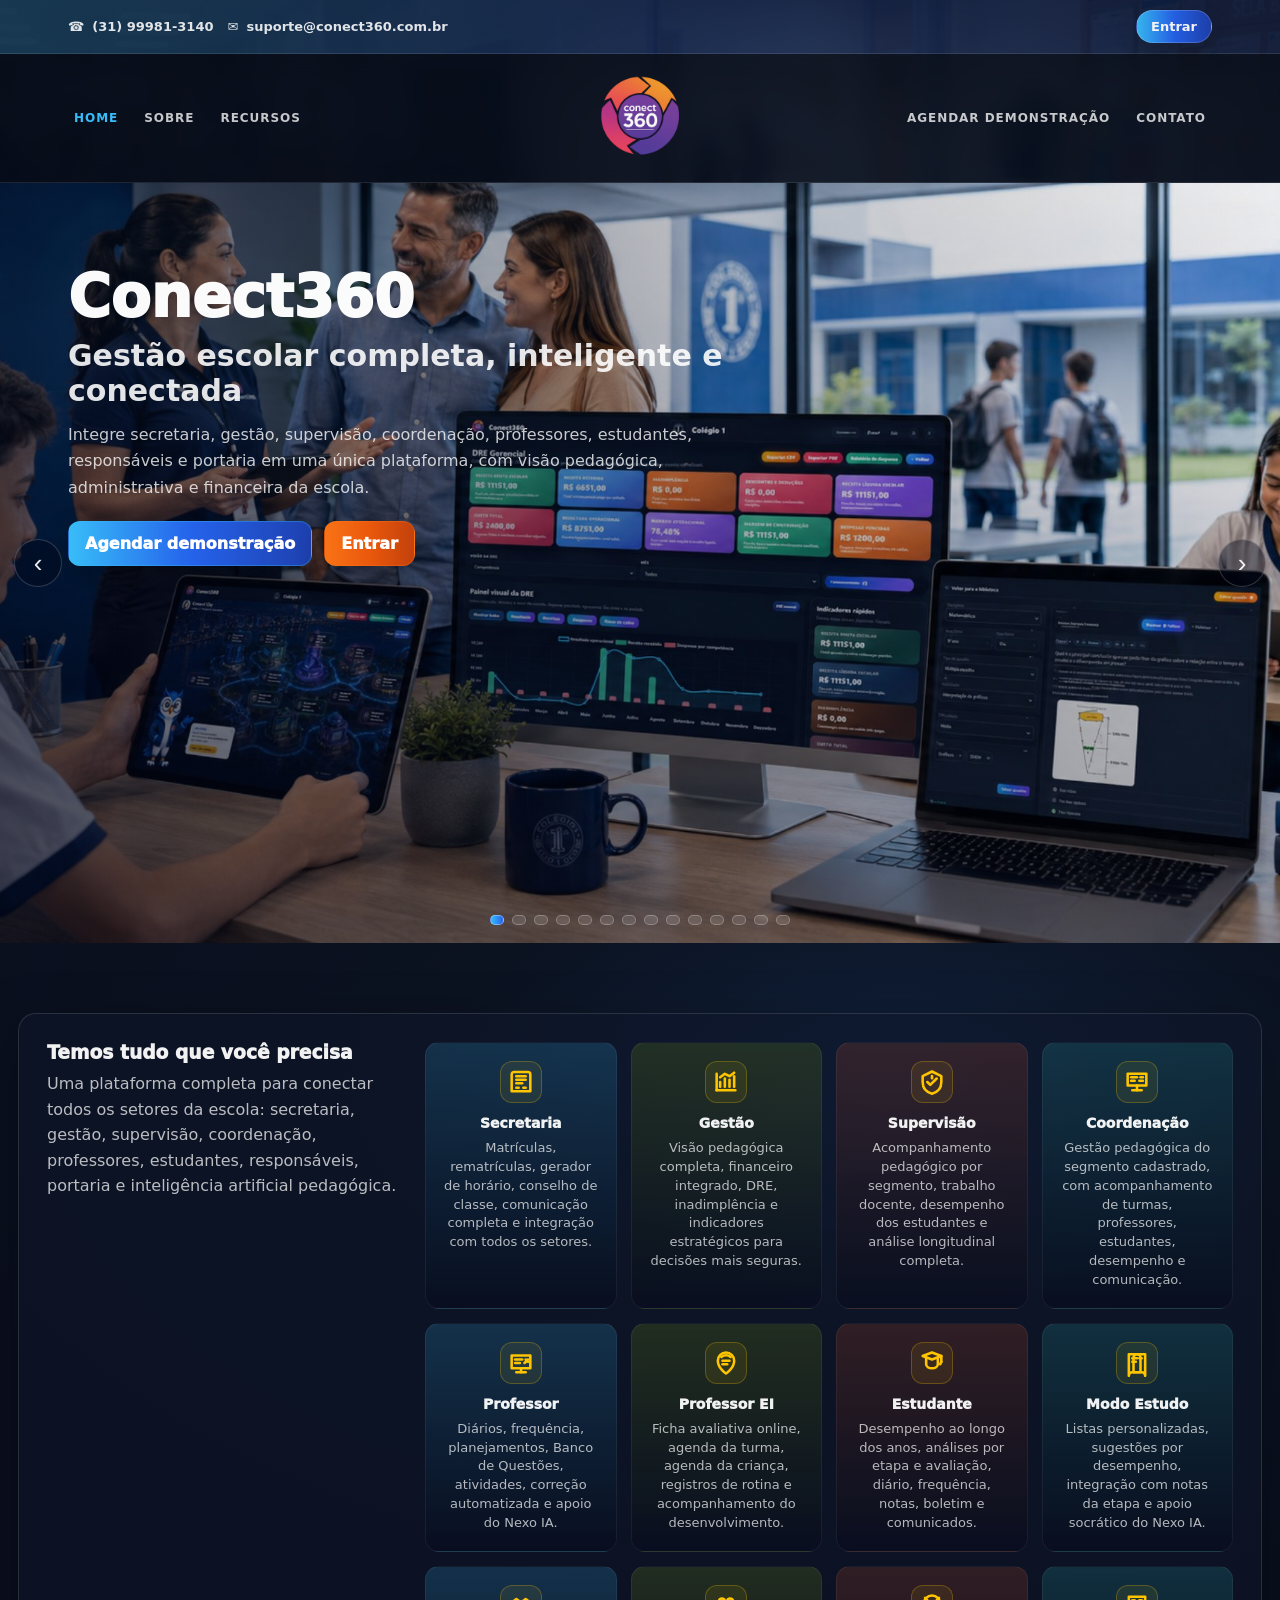
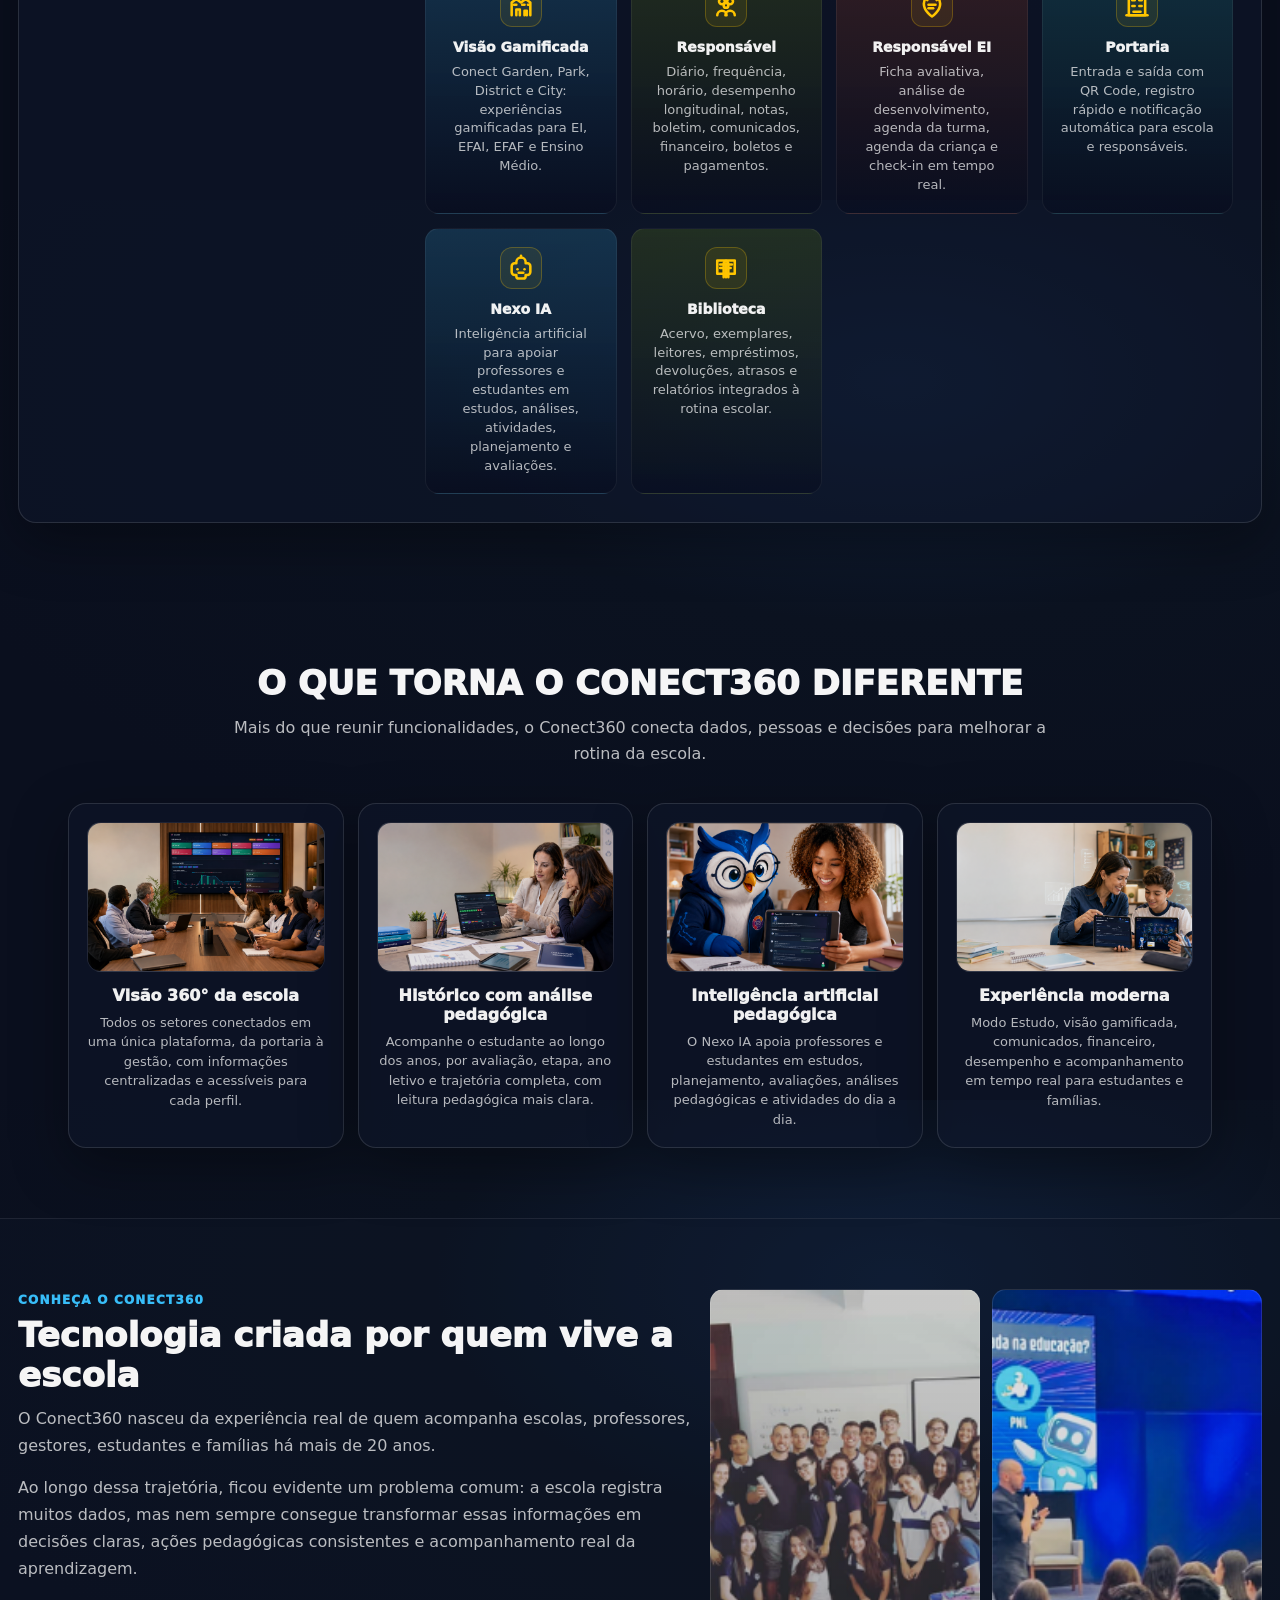
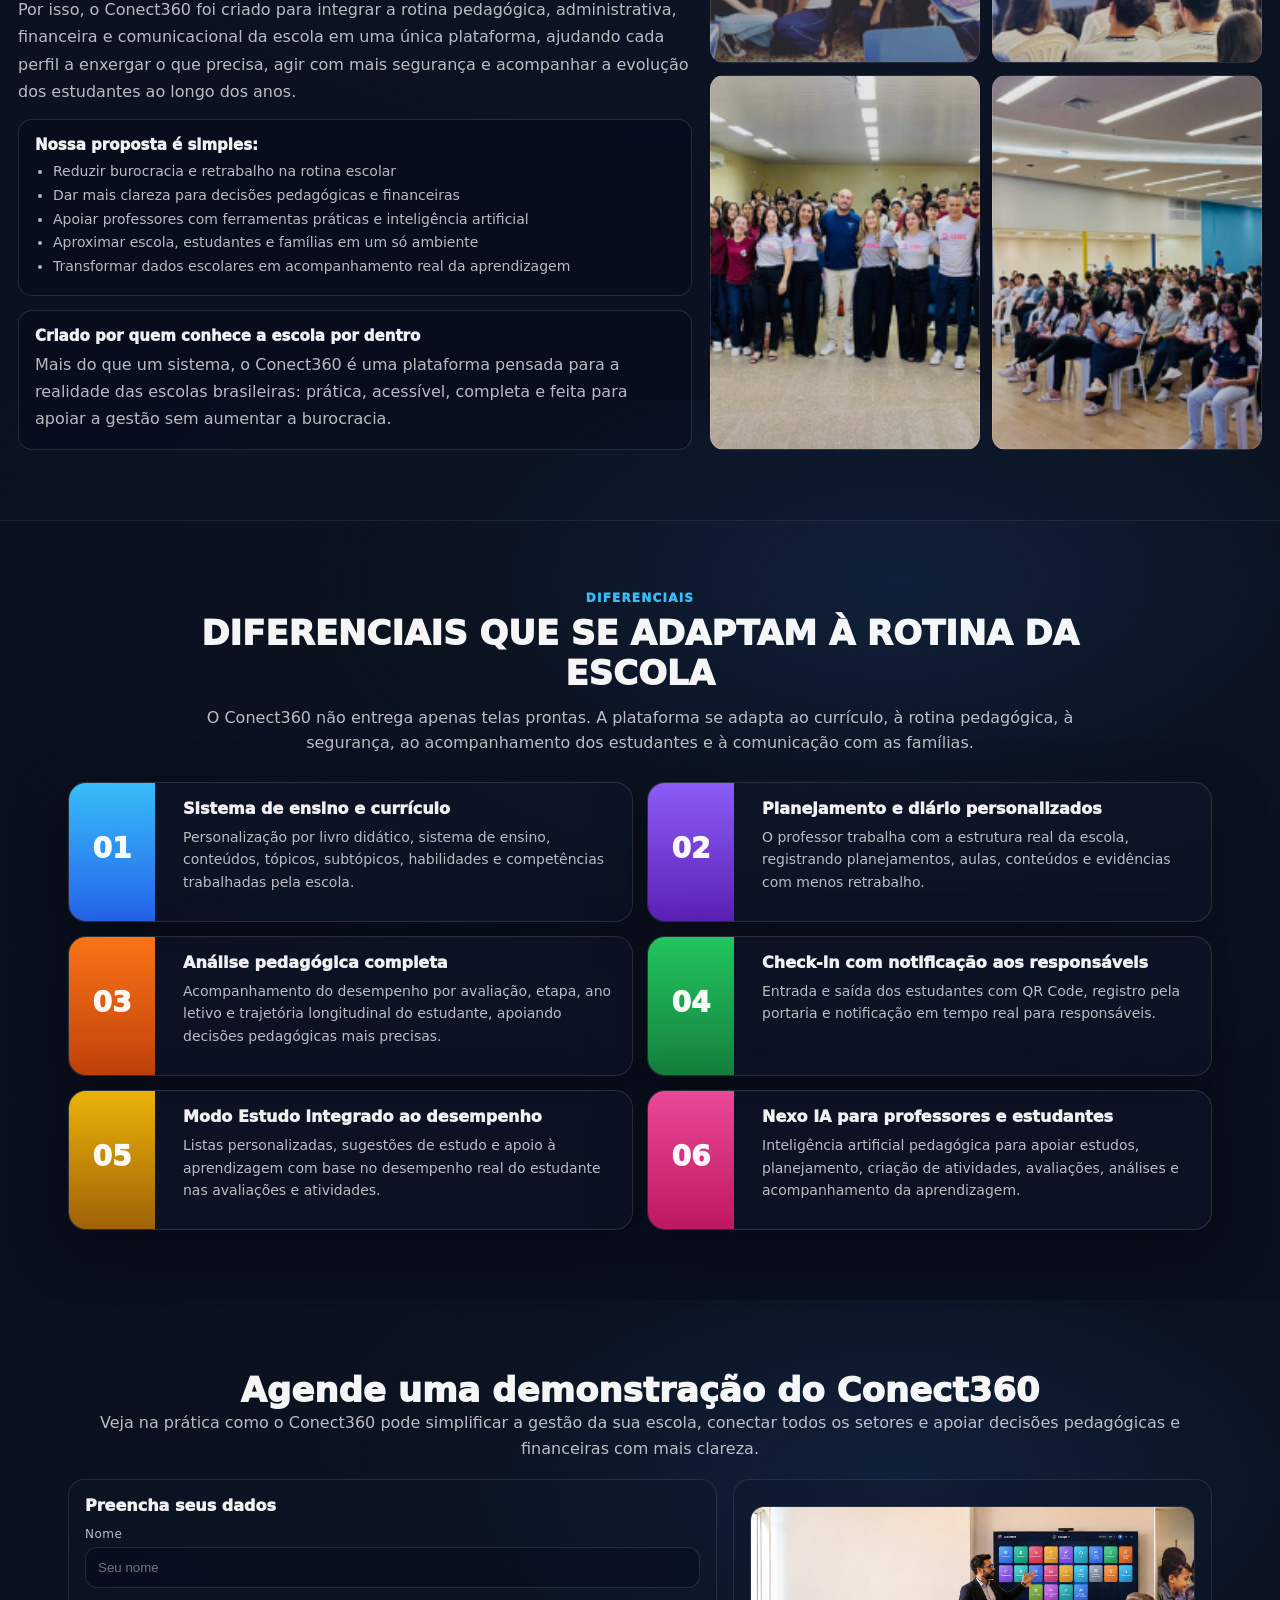
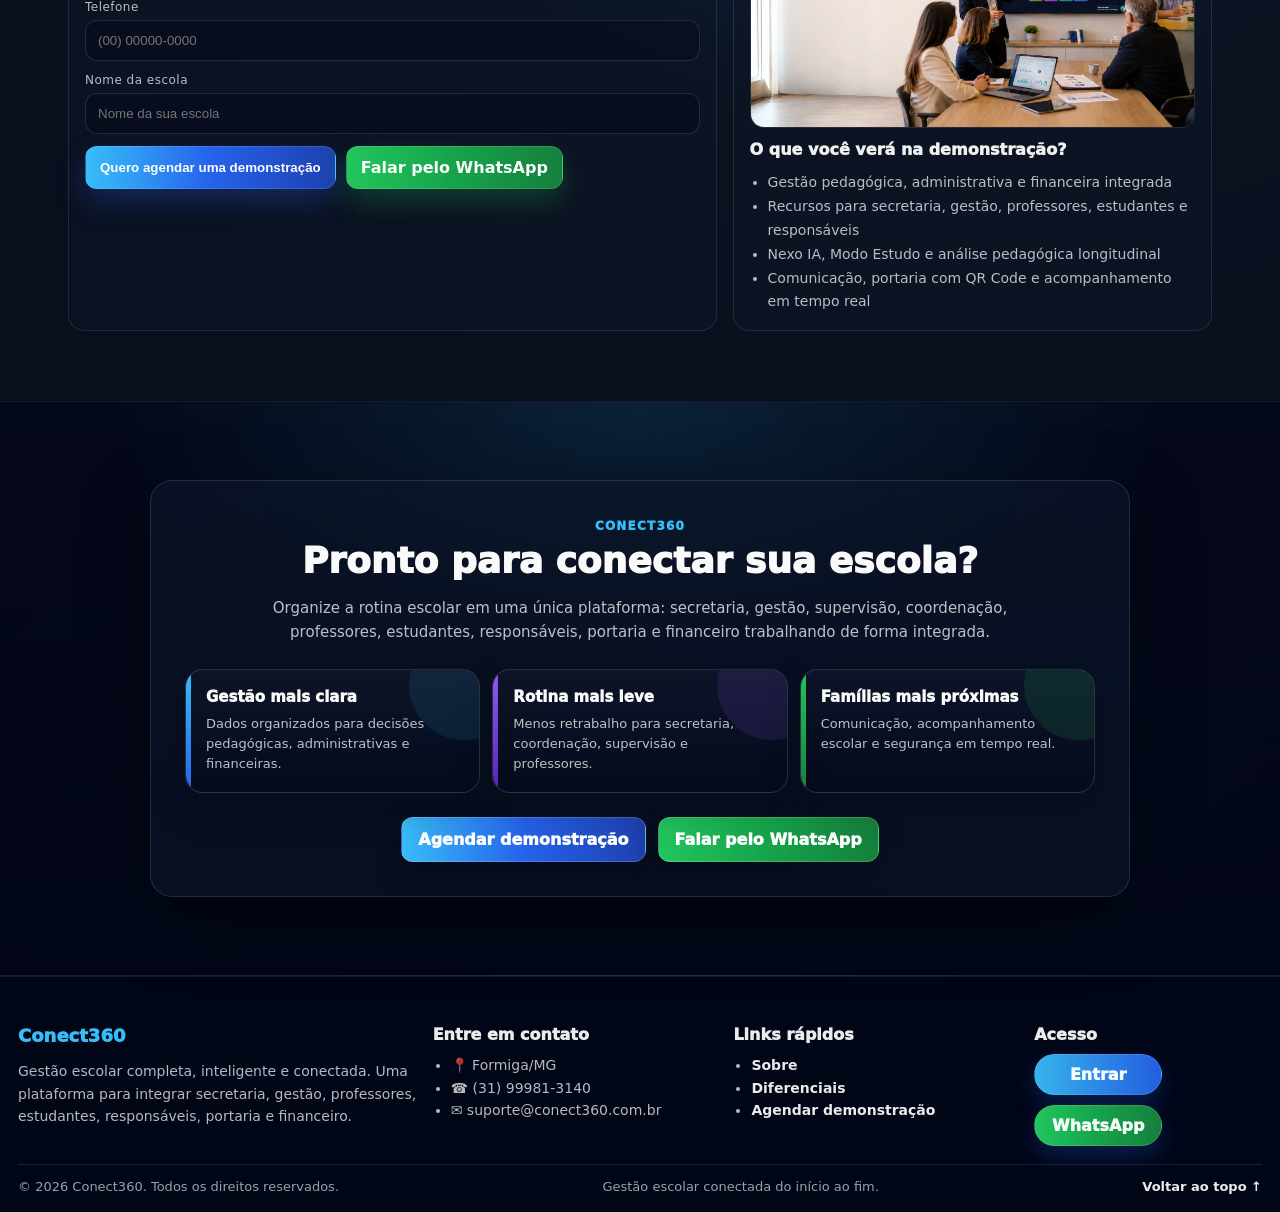
==== commit f4daaf36: "Adiciona icone Apple Touch do PWA" ====
--- a/index.html
+++ b/index.html
@@ -7,6 +7,9 @@
   <meta name="description" content="Conect360 é uma plataforma SaaS de gestão escolar completa, inteligente e conectada para secretaria, gestão, professores, estudantes, responsáveis, portaria e financeiro.">
   <link rel="icon" href="assets/img/favicon.png">
   <link rel="stylesheet" href="assets/css/style.css">
+  <link rel="manifest" href="/manifest.json">
+  <meta name="theme-color" content="#facc15">
+  <link rel="apple-touch-icon" sizes="180x180" href="/assets/img/apple-touch-icon.png">
 </head>
 <body>
 <div class="home360">
--- a/assets/css/style.css
+++ b/assets/css/style.css
@@ -1105,7 +1105,7 @@
 
   /* ✅ BOTÃO INSTALAR CONECT360 */
   .btn-install-conect360{
-    display:inline-flex;
+    display:none;
     align-items:center;
     justify-content:center;
     gap:8px;
@@ -1125,6 +1125,12 @@
     transform: translateY(-1px);
   }
 
+  @media (display-mode: standalone) {
+    #btnInstallConect360 {
+      display: none !important;
+    }
+  }
+
   /* RESPONSIVO */
   @media (max-width: 980px){
     .home360-header .inner{ grid-template-columns: 1fr; gap: 12px; }
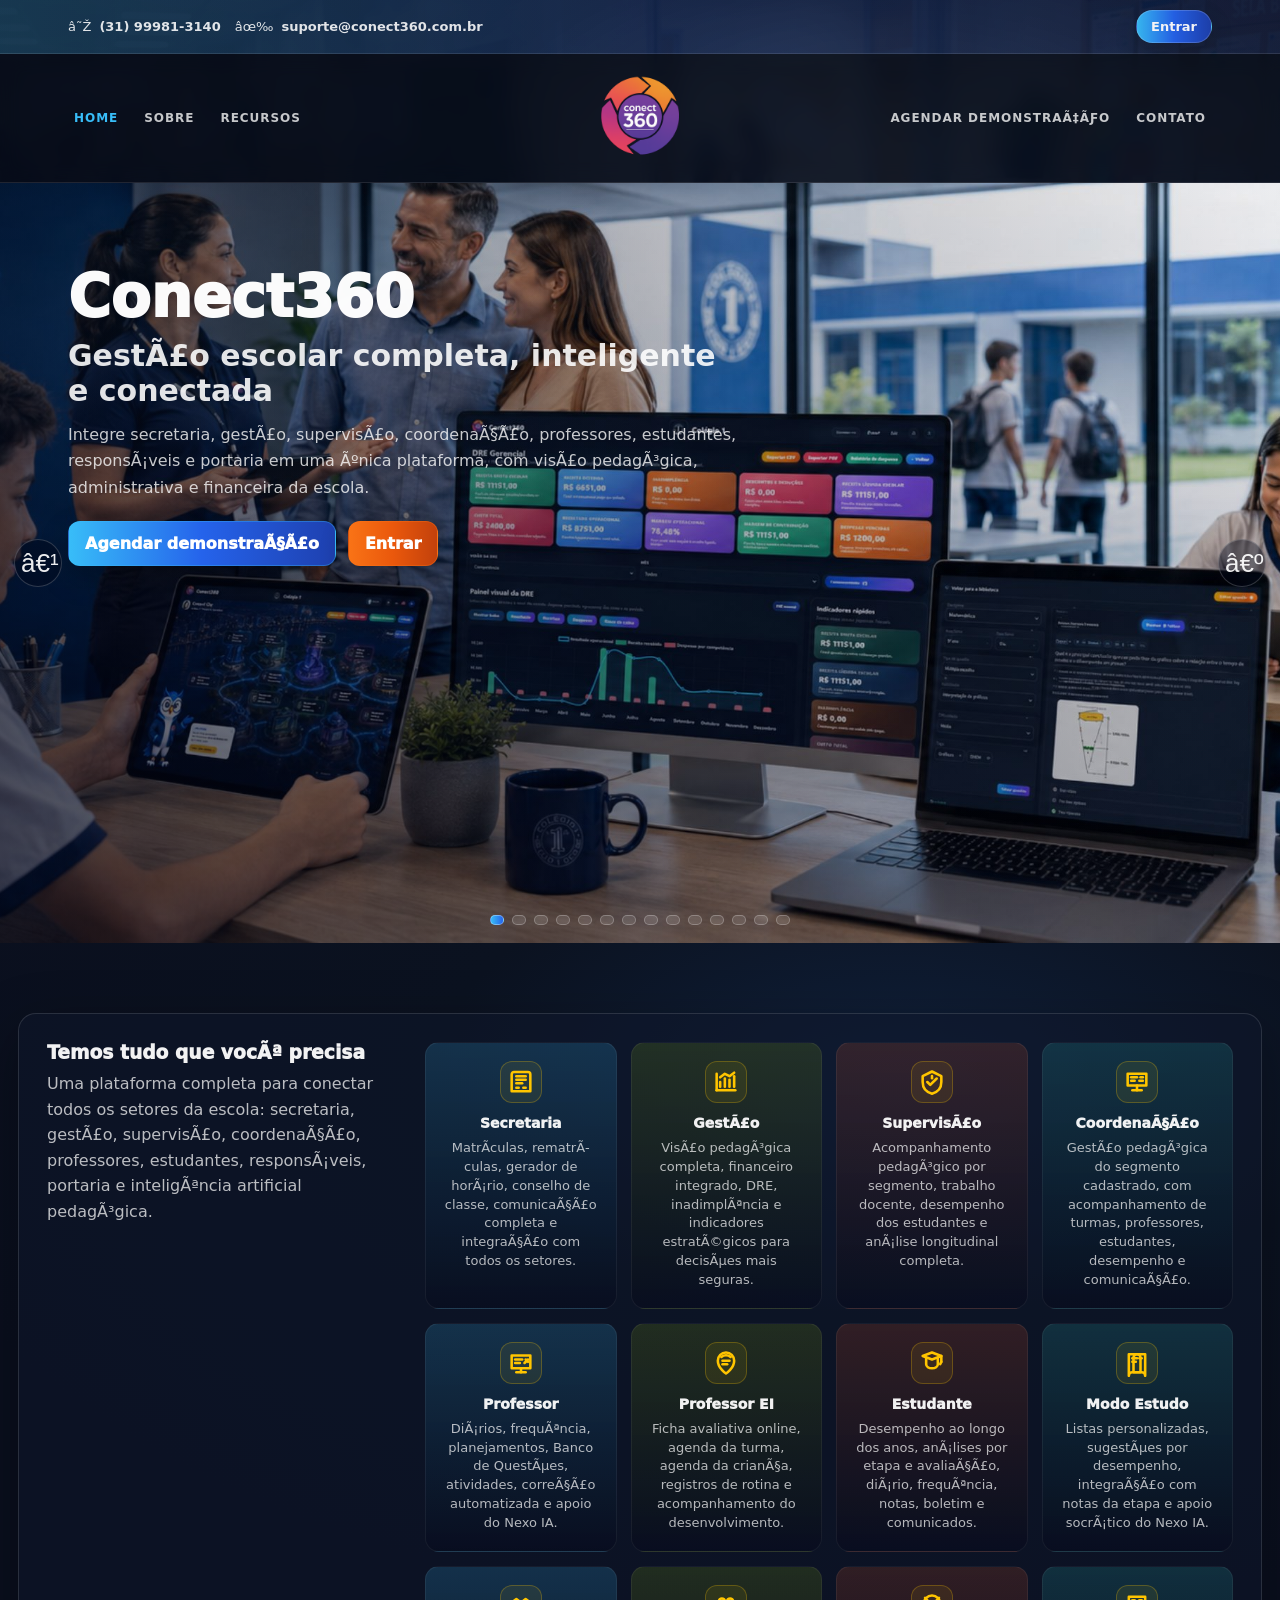
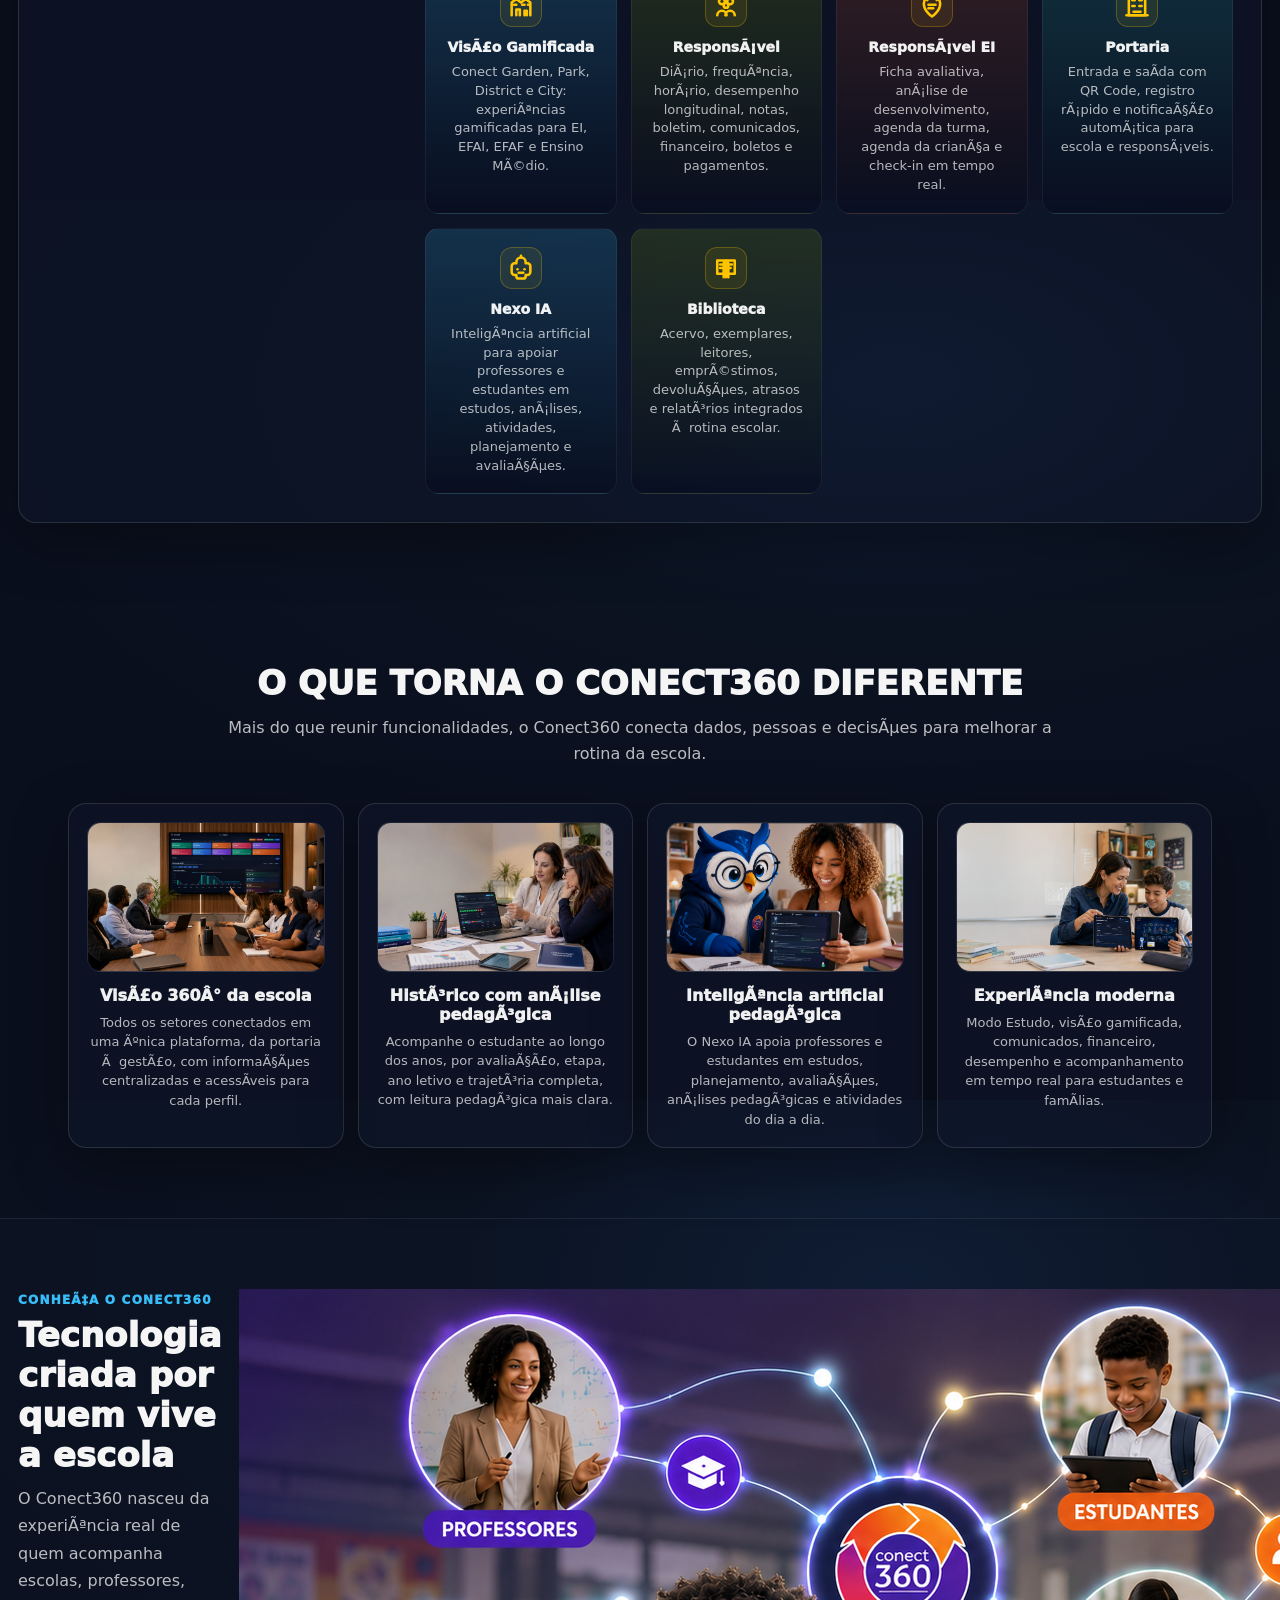
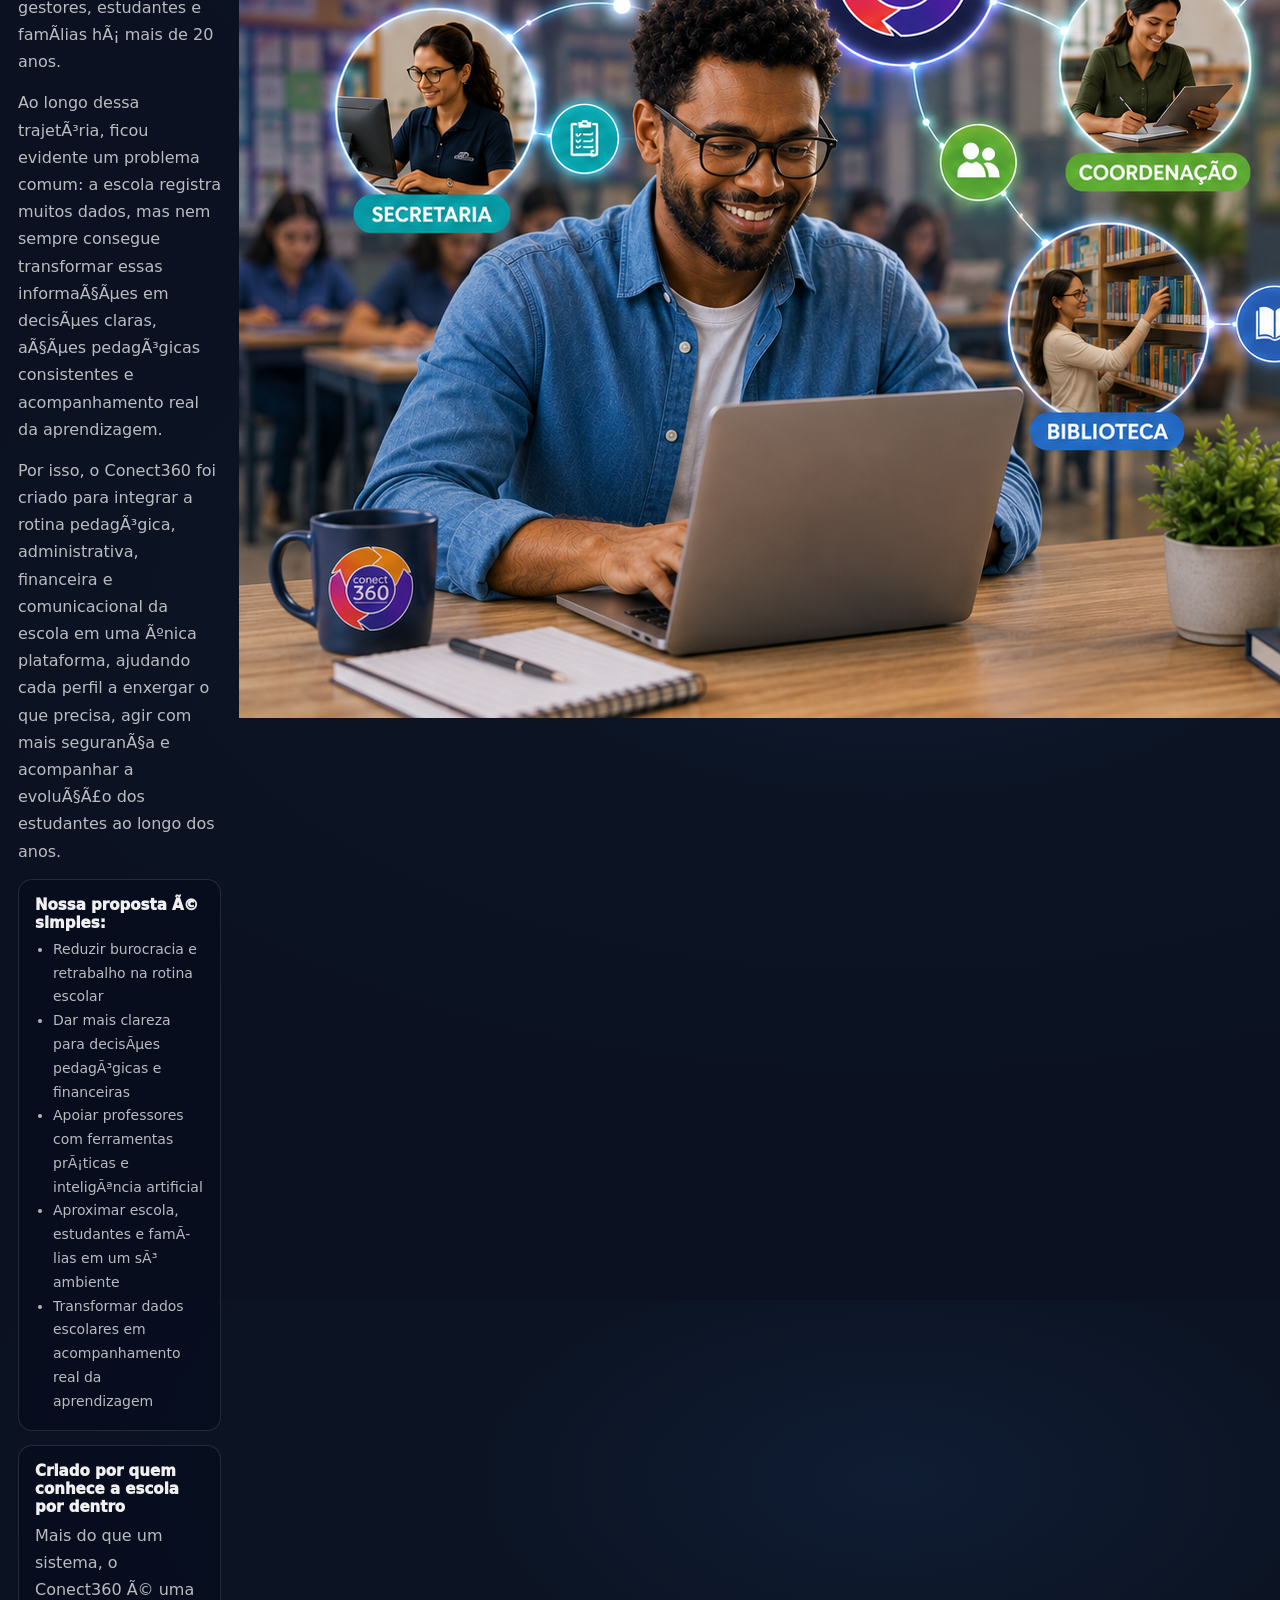
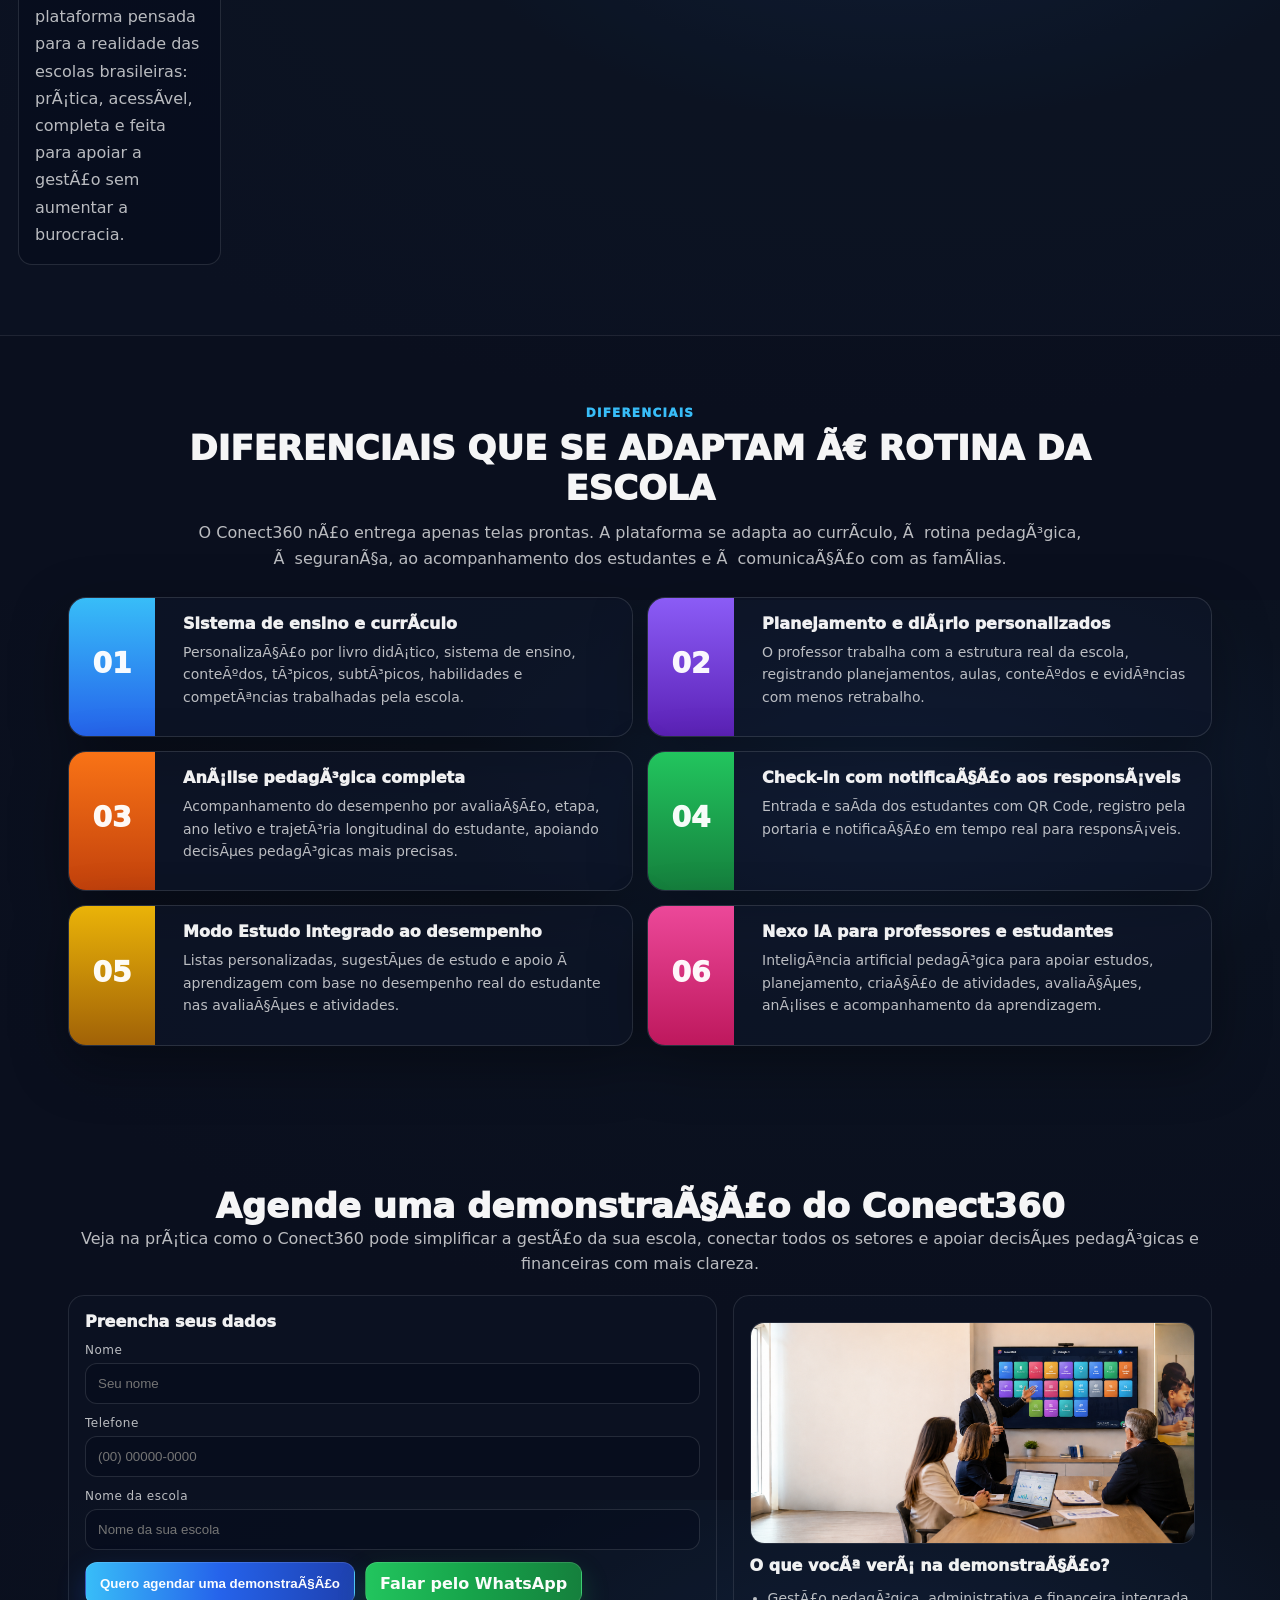
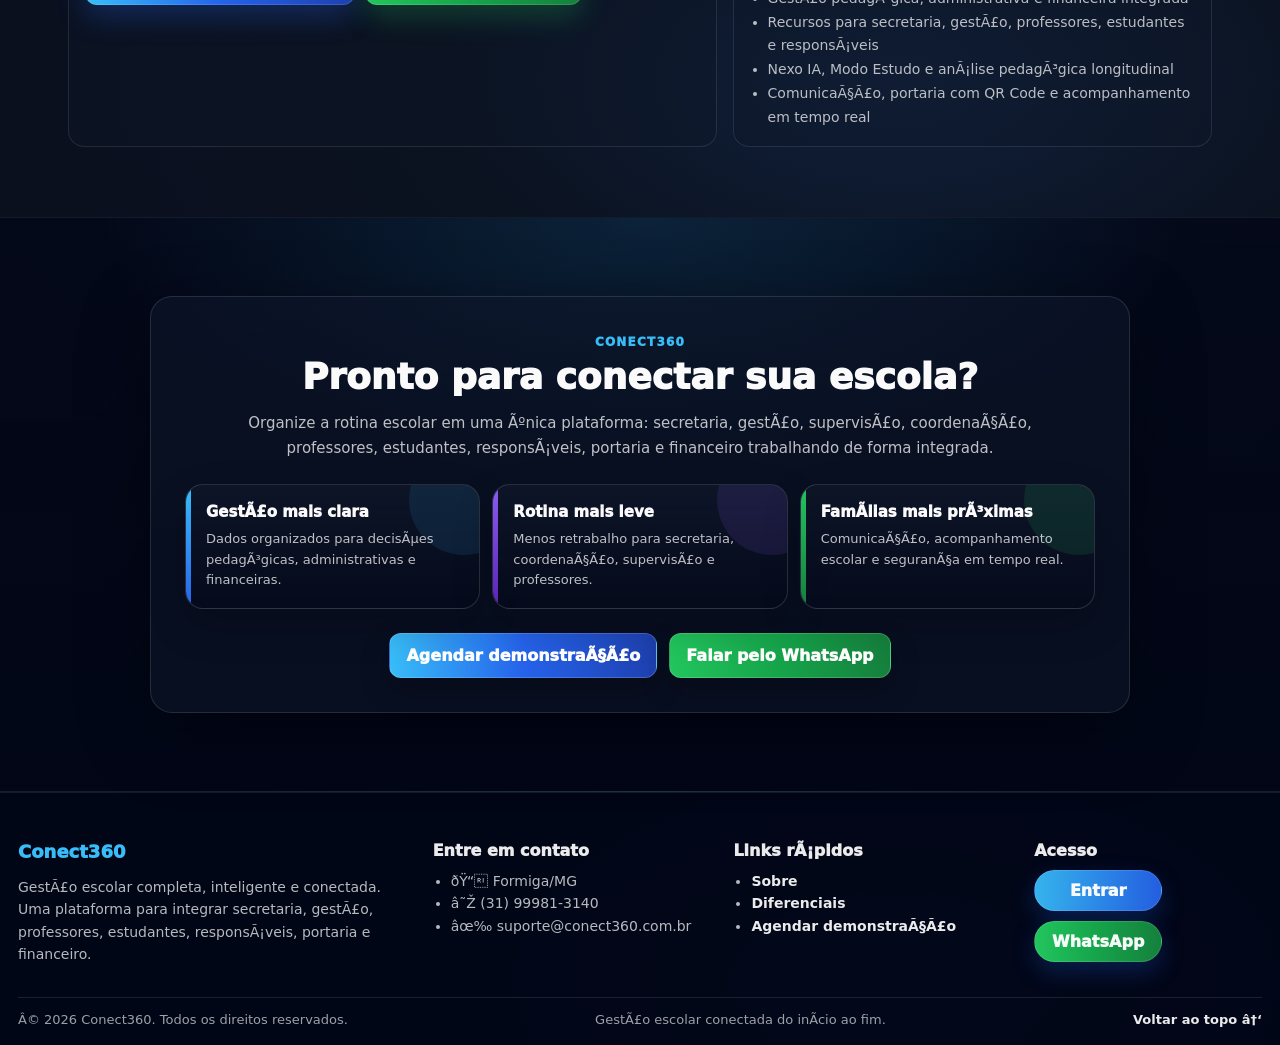
==== commit 7aad04d9: "Atualiza seção Sobre do site" ====
--- a/index.html
+++ b/index.html
@@ -1,10 +1,10 @@
-<!DOCTYPE html>
+﻿<!DOCTYPE html>
 <html lang="pt-br">
 <head>
   <meta charset="utf-8">
   <meta name="viewport" content="width=device-width, initial-scale=1">
-  <title>Conect360 — Gestão escolar inteligente</title>
-  <meta name="description" content="Conect360 é uma plataforma SaaS de gestão escolar completa, inteligente e conectada para secretaria, gestão, professores, estudantes, responsáveis, portaria e financeiro.">
+  <title>Conect360 â€” GestÃ£o escolar inteligente</title>
+  <meta name="description" content="Conect360 Ã© uma plataforma SaaS de gestÃ£o escolar completa, inteligente e conectada para secretaria, gestÃ£o, professores, estudantes, responsÃ¡veis, portaria e financeiro.">
   <link rel="icon" href="assets/img/favicon.png">
   <link rel="stylesheet" href="assets/css/style.css">
   <link rel="manifest" href="/manifest.json">
@@ -18,8 +18,8 @@
   <div class="home360-topbar">
     <div class="inner">
       <div class="left">
-        <span class="item">☎ <strong>(31) 99981-3140</strong></span>
-        <span class="item">✉ <strong>suporte@conect360.com.br</strong></span>
+        <span class="item">â˜Ž <strong>(31) 99981-3140</strong></span>
+        <span class="item">âœ‰ <strong>suporte@conect360.com.br</strong></span>
       </div>
 
       <div class="right">
@@ -42,7 +42,7 @@
         <a href="#comprar">RECURSOS</a>
       </nav>
 
-  <!-- ✅ SUA LOGO -->
+  <!-- âœ… SUA LOGO -->
   <div class="home360-brand">
     <div class="badge">
       <img
@@ -54,7 +54,7 @@
   </div>
 
       <nav class="home360-nav right">
-        <a href="#comunicacao">AGENDAR DEMONSTRAÇÃO</a>
+        <a href="#comunicacao">AGENDAR DEMONSTRAÃ‡ÃƒO</a>
         <a href="#contato">CONTATO</a>
       </nav>
 
@@ -64,19 +64,19 @@
   <!-- HERO / SLIDER - CARROSSEL -->
 <section class="home360-hero" aria-label="Destaques do Conect360">
 
-  <!-- Slide 1 — Conect360 -->
+  <!-- Slide 1 â€” Conect360 -->
   <div class="home360-slide active" style="--bg:url('../img/banner.jpg?v=20260617-1')">
     <div class="container">
       <div class="content">
         <h1>Conect360</h1>
-        <h3>Gestão escolar completa, inteligente e conectada</h3>
-        <p>
-          Integre secretaria, gestão, supervisão, coordenação, professores, estudantes,
-          responsáveis e portaria em uma única plataforma, com visão pedagógica,
+        <h3>GestÃ£o escolar completa, inteligente e conectada</h3>
+        <p>
+          Integre secretaria, gestÃ£o, supervisÃ£o, coordenaÃ§Ã£o, professores, estudantes,
+          responsÃ¡veis e portaria em uma Ãºnica plataforma, com visÃ£o pedagÃ³gica,
           administrativa e financeira da escola.
         </p>
         <div class="home360-actions">
-          <a class="btn-outline" href="#comunicacao">Agendar demonstração</a>
+          <a class="btn-outline" href="#comunicacao">Agendar demonstraÃ§Ã£o</a>
           <a class="btn" href="acesso.html">Entrar</a>
         </div>
       </div>
@@ -84,127 +84,127 @@
     </div>
   </div>
 
-  <!-- Slide 2 — Secretaria -->
+  <!-- Slide 2 â€” Secretaria -->
   <div class="home360-slide" style="--bg:url('../img/slide-secretaria.jpg')">
     <div class="container">
       <div class="content">
         <h1>Secretaria</h1>
         <h3>Rotina escolar organizada em poucos cliques</h3>
         <p>
-          Matrículas e rematrículas, gerador de horário, conselho de classe,
-          comunicação completa e integração com todos os setores da escola.
-          A secretaria ganha agilidade, controle e muito mais organização no dia a dia.
+          MatrÃ­culas e rematrÃ­culas, gerador de horÃ¡rio, conselho de classe,
+          comunicaÃ§Ã£o completa e integraÃ§Ã£o com todos os setores da escola.
+          A secretaria ganha agilidade, controle e muito mais organizaÃ§Ã£o no dia a dia.
         </p>
         <div class="home360-actions">
           <a class="btn-outline" href="#comprar">Conhecer recursos</a>
-          <a class="btn-outline" href="#comunicacao">Agendar demonstração</a>
-        </div>
-      </div>
-      <div></div>
-    </div>
-  </div>
-
-  <!-- Slide 3 — Gestão -->
+          <a class="btn-outline" href="#comunicacao">Agendar demonstraÃ§Ã£o</a>
+        </div>
+      </div>
+      <div></div>
+    </div>
+  </div>
+
+  <!-- Slide 3 â€” GestÃ£o -->
   <div class="home360-slide" style="--bg:url('../img/slide-gestao.jpg?v=20260617-gestao-1')">
     <div class="container">
       <div class="content">
-        <h1>Gestão</h1>
-        <h3>Visão estratégica pedagógica e financeira</h3>
-        <p>
-          A gestão acompanha a escola com visão pedagógica completa, financeiro
-          integrado, DRE, análise de inadimplência e indicadores estratégicos
-          para tomar decisões com mais segurança.
+        <h1>GestÃ£o</h1>
+        <h3>VisÃ£o estratÃ©gica pedagÃ³gica e financeira</h3>
+        <p>
+          A gestÃ£o acompanha a escola com visÃ£o pedagÃ³gica completa, financeiro
+          integrado, DRE, anÃ¡lise de inadimplÃªncia e indicadores estratÃ©gicos
+          para tomar decisÃµes com mais seguranÃ§a.
         </p>
         <div class="home360-actions">
           <a class="btn-outline" href="#comprar">Ver diferenciais</a>
-          <a class="btn-outline" href="#comunicacao">Agendar demonstração</a>
-        </div>
-      </div>
-      <div></div>
-    </div>
-  </div>
-
-  <!-- Slide 4 — Supervisão -->
+          <a class="btn-outline" href="#comunicacao">Agendar demonstraÃ§Ã£o</a>
+        </div>
+      </div>
+      <div></div>
+    </div>
+  </div>
+
+  <!-- Slide 4 â€” SupervisÃ£o -->
   <div class="home360-slide" style="--bg:url('../img/slide-supervisao.jpg')">
     <div class="container">
       <div class="content">
-        <h1>Supervisão</h1>
-        <h3>Acompanhamento pedagógico completo por segmento</h3>
-        <p>
-          A supervisão acompanha o trabalho docente, o desempenho pedagógico dos
-          estudantes e análises por avaliação, etapa, ano letivo e trajetória longitudinal,
-          além de manter comunicação com professores, estudantes e famílias.
+        <h1>SupervisÃ£o</h1>
+        <h3>Acompanhamento pedagÃ³gico completo por segmento</h3>
+        <p>
+          A supervisÃ£o acompanha o trabalho docente, o desempenho pedagÃ³gico dos
+          estudantes e anÃ¡lises por avaliaÃ§Ã£o, etapa, ano letivo e trajetÃ³ria longitudinal,
+          alÃ©m de manter comunicaÃ§Ã£o com professores, estudantes e famÃ­lias.
         </p>
         <div class="home360-actions">
           <a class="btn-outline" href="#comprar">Conhecer acompanhamento</a>
-          <a class="btn-outline" href="#comunicacao">Agendar demonstração</a>
-        </div>
-      </div>
-      <div></div>
-    </div>
-  </div>
-
-  <!-- Slide 5 — Coordenação -->
+          <a class="btn-outline" href="#comunicacao">Agendar demonstraÃ§Ã£o</a>
+        </div>
+      </div>
+      <div></div>
+    </div>
+  </div>
+
+  <!-- Slide 5 â€” CoordenaÃ§Ã£o -->
   <div class="home360-slide" style="--bg:url('../img/slide-coordenacao.jpg?v=20260617-coordenacao-1')">
     <div class="container">
       <div class="content">
-        <h1>Coordenação</h1>
-        <h3>Gestão pedagógica focada no segmento cadastrado</h3>
-        <p>
-          A coordenação acompanha professores, estudantes, turmas, desempenho,
-          análises pedagógicas e comunicação dentro do seu segmento, com visão clara
+        <h1>CoordenaÃ§Ã£o</h1>
+        <h3>GestÃ£o pedagÃ³gica focada no segmento cadastrado</h3>
+        <p>
+          A coordenaÃ§Ã£o acompanha professores, estudantes, turmas, desempenho,
+          anÃ¡lises pedagÃ³gicas e comunicaÃ§Ã£o dentro do seu segmento, com visÃ£o clara
           para agir com rapidez nas necessidades da rotina escolar.
         </p>
         <div class="home360-actions">
           <a class="btn-outline" href="#comprar">Ver recursos</a>
-          <a class="btn-outline" href="#comunicacao">Agendar demonstração</a>
-        </div>
-      </div>
-      <div></div>
-    </div>
-  </div>
-
-  <!-- Slide 6 — Professor -->
+          <a class="btn-outline" href="#comunicacao">Agendar demonstraÃ§Ã£o</a>
+        </div>
+      </div>
+      <div></div>
+    </div>
+  </div>
+
+  <!-- Slide 6 â€” Professor -->
   <div class="home360-slide" style="--bg:url('../img/slide-professor.jpg')">
     <div class="container">
       <div class="content">
         <h1>Professor</h1>
         <h3>Ferramentas que otimizam o trabalho docente</h3>
         <p>
-          Diários, frequência, planejamento anual e por etapa, Banco de Questões integrado,
-          envio de atividades, correção automatizada por cartão-resposta, apoio de IA e
-          uso do Nexo IA para facilitar a rotina pedagógica.
+          DiÃ¡rios, frequÃªncia, planejamento anual e por etapa, Banco de QuestÃµes integrado,
+          envio de atividades, correÃ§Ã£o automatizada por cartÃ£o-resposta, apoio de IA e
+          uso do Nexo IA para facilitar a rotina pedagÃ³gica.
         </p>
         <div class="home360-actions">
           <a class="btn-outline" href="#comprar">Conhecer ferramentas</a>
-          <a class="btn-outline" href="#comunicacao">Agendar demonstração</a>
-        </div>
-      </div>
-      <div></div>
-    </div>
-  </div>
-
-  <!-- Slide 7 — Professor da Educação Infantil -->
+          <a class="btn-outline" href="#comunicacao">Agendar demonstraÃ§Ã£o</a>
+        </div>
+      </div>
+      <div></div>
+    </div>
+  </div>
+
+  <!-- Slide 7 â€” Professor da EducaÃ§Ã£o Infantil -->
   <div class="home360-slide" style="--bg:url('../img/slide-professor-ei.jpg')">
     <div class="container">
       <div class="content">
-        <h1>Educação Infantil</h1>
+        <h1>EducaÃ§Ã£o Infantil</h1>
         <h3>Registros qualitativos, rotina e desenvolvimento</h3>
         <p>
           Para professores da EI, o Conect360 oferece ficha avaliativa online,
-          agenda da turma, agenda da criança, registros de rotina, acompanhamento
+          agenda da turma, agenda da crianÃ§a, registros de rotina, acompanhamento
           do desenvolvimento e muito mais.
         </p>
         <div class="home360-actions">
-          <a class="btn-outline" href="#comprar">Ver Educação Infantil</a>
-          <a class="btn-outline" href="#comunicacao">Agendar demonstração</a>
-        </div>
-      </div>
-      <div></div>
-    </div>
-  </div>
-
-  <!-- Slide 8 — Estudante -->
+          <a class="btn-outline" href="#comprar">Ver EducaÃ§Ã£o Infantil</a>
+          <a class="btn-outline" href="#comunicacao">Agendar demonstraÃ§Ã£o</a>
+        </div>
+      </div>
+      <div></div>
+    </div>
+  </div>
+
+  <!-- Slide 8 â€” Estudante -->
   <div class="home360-slide" style="--bg:url('../img/slide-estudante.jpg')">
     <div class="container">
       <div class="content">
@@ -212,141 +212,141 @@
         <h3>Desempenho, estudo personalizado e Nexo IA</h3>
         <p>
           O estudante acompanha sua vida escolar ao longo dos anos, por ano, etapa
-          e avaliação, com análise pedagógica personalizada, acesso ao diário, frequência,
+          e avaliaÃ§Ã£o, com anÃ¡lise pedagÃ³gica personalizada, acesso ao diÃ¡rio, frequÃªncia,
           notas, boletim, comunicados, Modo Estudo e aulas orientadas pelo Nexo IA.
         </p>
         <div class="home360-actions">
-          <a class="btn-outline" href="#comprar">Conhecer experiência</a>
-          <a class="btn-outline" href="#comunicacao">Agendar demonstração</a>
-        </div>
-      </div>
-      <div></div>
-    </div>
-  </div>
-
-  <!-- Slide 9 — Visão Gamificada -->
+          <a class="btn-outline" href="#comprar">Conhecer experiÃªncia</a>
+          <a class="btn-outline" href="#comunicacao">Agendar demonstraÃ§Ã£o</a>
+        </div>
+      </div>
+      <div></div>
+    </div>
+  </div>
+
+  <!-- Slide 9 â€” VisÃ£o Gamificada -->
   <div class="home360-slide" style="--bg:url('../img/slide-gamificacao.jpg')">
     <div class="container">
       <div class="content">
         <h1>Conect Garden, Park, District e City</h1>
-        <h3>A vida escolar em uma experiência gamificada</h3>
-        <p>
-          O Conect360 transforma a experiência do estudante com visões gamificadas
+        <h3>A vida escolar em uma experiÃªncia gamificada</h3>
+        <p>
+          O Conect360 transforma a experiÃªncia do estudante com visÃµes gamificadas
           adequadas a cada etapa: Garden para EI, Park para EFAI, District para EFAF
-          e City para Ensino Médio.
-        </p>
-        <div class="home360-actions">
-          <a class="btn-outline" href="#comprar">Conhecer gamificação</a>
-          <a class="btn-outline" href="#comunicacao">Agendar demonstração</a>
-        </div>
-      </div>
-      <div></div>
-    </div>
-  </div>
-
-  <!-- Slide 10 — Responsável -->
+          e City para Ensino MÃ©dio.
+        </p>
+        <div class="home360-actions">
+          <a class="btn-outline" href="#comprar">Conhecer gamificaÃ§Ã£o</a>
+          <a class="btn-outline" href="#comunicacao">Agendar demonstraÃ§Ã£o</a>
+        </div>
+      </div>
+      <div></div>
+    </div>
+  </div>
+
+  <!-- Slide 10 â€” ResponsÃ¡vel -->
   <div class="home360-slide" style="--bg:url('../img/slide-responsavel.jpg')">
     <div class="container">
       <div class="content">
-        <h1>Responsável</h1>
+        <h1>ResponsÃ¡vel</h1>
         <h3>Acompanhamento completo da vida escolar</h3>
         <p>
-          Responsáveis acompanham diário, frequência, horário de aula, desempenho acadêmico
-          com análise longitudinal, notas, boletim, comunicados e financeiro completo com
-          boletos, segunda via e histórico de pagamentos.
+          ResponsÃ¡veis acompanham diÃ¡rio, frequÃªncia, horÃ¡rio de aula, desempenho acadÃªmico
+          com anÃ¡lise longitudinal, notas, boletim, comunicados e financeiro completo com
+          boletos, segunda via e histÃ³rico de pagamentos.
         </p>
         <div class="home360-actions">
           <a class="btn-outline" href="#comprar">Ver acompanhamento</a>
-          <a class="btn-outline" href="#comunicacao">Agendar demonstração</a>
-        </div>
-      </div>
-      <div></div>
-    </div>
-  </div>
-
-  <!-- Slide 11 — Responsável da Educação Infantil -->
+          <a class="btn-outline" href="#comunicacao">Agendar demonstraÃ§Ã£o</a>
+        </div>
+      </div>
+      <div></div>
+    </div>
+  </div>
+
+  <!-- Slide 11 â€” ResponsÃ¡vel da EducaÃ§Ã£o Infantil -->
   <div class="home360-slide" style="--bg:url('../img/slide-responsavel-ei.jpg')">
     <div class="container">
       <div class="content">
-        <h1>Responsável EI</h1>
-        <h3>Rotina, desenvolvimento e segurança na palma da mão</h3>
-        <p>
-          Na Educação Infantil, o responsável acompanha ficha avaliativa, análise
-          de desenvolvimento, agenda da turma, agenda da criança e check-in com
-          notificações em tempo real na entrada e saída dos estudantes.
+        <h1>ResponsÃ¡vel EI</h1>
+        <h3>Rotina, desenvolvimento e seguranÃ§a na palma da mÃ£o</h3>
+        <p>
+          Na EducaÃ§Ã£o Infantil, o responsÃ¡vel acompanha ficha avaliativa, anÃ¡lise
+          de desenvolvimento, agenda da turma, agenda da crianÃ§a e check-in com
+          notificaÃ§Ãµes em tempo real na entrada e saÃ­da dos estudantes.
         </p>
         <div class="home360-actions">
           <a class="btn-outline" href="#comprar">Conhecer EI</a>
-          <a class="btn-outline" href="#comunicacao">Agendar demonstração</a>
-        </div>
-      </div>
-      <div></div>
-    </div>
-  </div>
-
-  <!-- Slide 12 — Portaria -->
+          <a class="btn-outline" href="#comunicacao">Agendar demonstraÃ§Ã£o</a>
+        </div>
+      </div>
+      <div></div>
+    </div>
+  </div>
+
+  <!-- Slide 12 â€” Portaria -->
   <div class="home360-slide" style="--bg:url('../img/slide-portaria.jpg')">
     <div class="container">
       <div class="content">
         <h1>Portaria</h1>
-        <h3>Entrada e saída com QR Code e notificações automáticas</h3>
-        <p>
-          A portaria é simplificada com leitor de QR Code, registro rápido de entrada
-          e saída e notificação automática para a escola e para os responsáveis,
-          aumentando a segurança da rotina escolar.
-        </p>
-        <div class="home360-actions">
-          <a class="btn-outline" href="#comprar">Conhecer segurança</a>
-          <a class="btn-outline" href="#comunicacao">Agendar demonstração</a>
-        </div>
-      </div>
-      <div></div>
-    </div>
-  </div>
-
-  <!-- Slide 13 — Nexo IA -->
+        <h3>Entrada e saÃ­da com QR Code e notificaÃ§Ãµes automÃ¡ticas</h3>
+        <p>
+          A portaria Ã© simplificada com leitor de QR Code, registro rÃ¡pido de entrada
+          e saÃ­da e notificaÃ§Ã£o automÃ¡tica para a escola e para os responsÃ¡veis,
+          aumentando a seguranÃ§a da rotina escolar.
+        </p>
+        <div class="home360-actions">
+          <a class="btn-outline" href="#comprar">Conhecer seguranÃ§a</a>
+          <a class="btn-outline" href="#comunicacao">Agendar demonstraÃ§Ã£o</a>
+        </div>
+      </div>
+      <div></div>
+    </div>
+  </div>
+
+  <!-- Slide 13 â€” Nexo IA -->
   <div class="home360-slide" style="--bg:url('../img/slide-nexo-ia.jpg')">
     <div class="container">
       <div class="content">
         <h1>Nexo IA</h1>
-        <h3>Inteligência artificial para professores e estudantes</h3>
-        <p>
-          O Nexo IA ajuda professores e estudantes em suas tarefas diárias, apoiando
-          estudos, análises pedagógicas, criação de atividades, planejamento, avaliações
-          e aprendizagem com orientação inteligente.
+        <h3>InteligÃªncia artificial para professores e estudantes</h3>
+        <p>
+          O Nexo IA ajuda professores e estudantes em suas tarefas diÃ¡rias, apoiando
+          estudos, anÃ¡lises pedagÃ³gicas, criaÃ§Ã£o de atividades, planejamento, avaliaÃ§Ãµes
+          e aprendizagem com orientaÃ§Ã£o inteligente.
         </p>
         <div class="home360-actions">
           <a class="btn-outline" href="#comprar">Conhecer Nexo IA</a>
-          <a class="btn-outline" href="#comunicacao">Agendar demonstração</a>
-        </div>
-      </div>
-      <div></div>
-    </div>
-  </div>
-
-  <!-- Slide 14 — Biblioteca -->
+          <a class="btn-outline" href="#comunicacao">Agendar demonstraÃ§Ã£o</a>
+        </div>
+      </div>
+      <div></div>
+    </div>
+  </div>
+
+  <!-- Slide 14 â€” Biblioteca -->
   <div class="home360-slide" style="--bg:url('../img/biblioteca.jpg')">
     <div class="container">
       <div class="content">
         <h1>Biblioteca</h1>
-        <h3>Acervo, empréstimos e leitura integrados à rotina escolar</h3>
-        <p>
-          O módulo Biblioteca do Conect360 organiza o acervo da escola, exemplares,
-          leitores, empréstimos, devoluções e atrasos em um único ambiente.
-          Bibliotecários, secretaria, gestão, supervisão, coordenação, estudantes
-          e responsáveis acompanham tudo de forma simples, segura e integrada.
+        <h3>Acervo, emprÃ©stimos e leitura integrados Ã  rotina escolar</h3>
+        <p>
+          O mÃ³dulo Biblioteca do Conect360 organiza o acervo da escola, exemplares,
+          leitores, emprÃ©stimos, devoluÃ§Ãµes e atrasos em um Ãºnico ambiente.
+          BibliotecÃ¡rios, secretaria, gestÃ£o, supervisÃ£o, coordenaÃ§Ã£o, estudantes
+          e responsÃ¡veis acompanham tudo de forma simples, segura e integrada.
         </p>
         <div class="home360-actions">
           <a class="btn-outline" href="#comprar">Conhecer Biblioteca</a>
-          <a class="btn-outline" href="#comunicacao">Agendar demonstração</a>
-        </div>
-      </div>
-      <div></div>
-    </div>
-  </div>
-
-  <button class="home360-ctrl prev" type="button" id="home360Prev" aria-label="Anterior">‹</button>
-  <button class="home360-ctrl next" type="button" id="home360Next" aria-label="Próximo">›</button>
+          <a class="btn-outline" href="#comunicacao">Agendar demonstraÃ§Ã£o</a>
+        </div>
+      </div>
+      <div></div>
+    </div>
+  </div>
+
+  <button class="home360-ctrl prev" type="button" id="home360Prev" aria-label="Anterior">â€¹</button>
+  <button class="home360-ctrl next" type="button" id="home360Next" aria-label="PrÃ³ximo">â€º</button>
   <div class="home360-dots" id="home360Dots"></div>
 </section>
 
@@ -355,11 +355,11 @@
     <div class="wrap">
       <div class="box">
         <div class="intro">
-          <h3>Temos tudo que você precisa</h3>
+          <h3>Temos tudo que vocÃª precisa</h3>
           <p>
             Uma plataforma completa para conectar todos os setores da escola:
-            secretaria, gestão, supervisão, coordenação, professores, estudantes,
-            responsáveis, portaria e inteligência artificial pedagógica.
+            secretaria, gestÃ£o, supervisÃ£o, coordenaÃ§Ã£o, professores, estudantes,
+            responsÃ¡veis, portaria e inteligÃªncia artificial pedagÃ³gica.
           </p>
         </div>
 
@@ -377,12 +377,12 @@
               </svg>
             </div>
             <h6>Secretaria</h6>
-            <p>Matrículas, rematrículas, gerador de horário, conselho de classe, comunicação completa e integração com todos os setores.</p>
+            <p>MatrÃ­culas, rematrÃ­culas, gerador de horÃ¡rio, conselho de classe, comunicaÃ§Ã£o completa e integraÃ§Ã£o com todos os setores.</p>
           </div>
 
           <div class="card bg2">
             <div class="ico">
-              <!-- Gestão -->
+              <!-- GestÃ£o -->
               <svg viewBox="0 0 24 24" aria-hidden="true">
                 <path d="M4 19V5" />
                 <path d="M4 19h16" />
@@ -393,26 +393,26 @@
                 <path d="M7 8l4-3 4 2 4-3" />
               </svg>
             </div>
-            <h6>Gestão</h6>
-            <p>Visão pedagógica completa, financeiro integrado, DRE, inadimplência e indicadores estratégicos para decisões mais seguras.</p>
+            <h6>GestÃ£o</h6>
+            <p>VisÃ£o pedagÃ³gica completa, financeiro integrado, DRE, inadimplÃªncia e indicadores estratÃ©gicos para decisÃµes mais seguras.</p>
           </div>
 
           <div class="card bg3">
             <div class="ico">
-              <!-- Supervisão -->
+              <!-- SupervisÃ£o -->
               <svg viewBox="0 0 24 24" aria-hidden="true">
                 <path d="M12 3l8 4v5c0 5.2-3.3 8.7-8 10-4.7-1.3-8-4.8-8-10V7l8-4Z" />
                 <path d="M8 12l2.5 2.5L16 9" />
                 <path d="M12 6.8v2" />
               </svg>
             </div>
-            <h6>Supervisão</h6>
-            <p>Acompanhamento pedagógico por segmento, trabalho docente, desempenho dos estudantes e análise longitudinal completa.</p>
+            <h6>SupervisÃ£o</h6>
+            <p>Acompanhamento pedagÃ³gico por segmento, trabalho docente, desempenho dos estudantes e anÃ¡lise longitudinal completa.</p>
           </div>
 
           <div class="card bg4">
             <div class="ico">
-              <!-- Coordenação -->
+              <!-- CoordenaÃ§Ã£o -->
               <svg viewBox="0 0 24 24" aria-hidden="true">
                 <path d="M4 5h16v10H4z" />
                 <path d="M8 19h8" />
@@ -423,8 +423,8 @@
                 <path d="M14 11h3" />
               </svg>
             </div>
-            <h6>Coordenação</h6>
-            <p>Gestão pedagógica do segmento cadastrado, com acompanhamento de turmas, professores, estudantes, desempenho e comunicação.</p>
+            <h6>CoordenaÃ§Ã£o</h6>
+            <p>GestÃ£o pedagÃ³gica do segmento cadastrado, com acompanhamento de turmas, professores, estudantes, desempenho e comunicaÃ§Ã£o.</p>
           </div>
 
           <div class="card bg1">
@@ -441,7 +441,7 @@
               </svg>
             </div>
             <h6>Professor</h6>
-            <p>Diários, frequência, planejamentos, Banco de Questões, atividades, correção automatizada e apoio do Nexo IA.</p>
+            <p>DiÃ¡rios, frequÃªncia, planejamentos, Banco de QuestÃµes, atividades, correÃ§Ã£o automatizada e apoio do Nexo IA.</p>
           </div>
 
           <div class="card bg2">
@@ -455,7 +455,7 @@
               </svg>
             </div>
             <h6>Professor EI</h6>
-            <p>Ficha avaliativa online, agenda da turma, agenda da criança, registros de rotina e acompanhamento do desenvolvimento.</p>
+            <p>Ficha avaliativa online, agenda da turma, agenda da crianÃ§a, registros de rotina e acompanhamento do desenvolvimento.</p>
           </div>
 
           <div class="card bg3">
@@ -469,7 +469,7 @@
               </svg>
             </div>
             <h6>Estudante</h6>
-            <p>Desempenho ao longo dos anos, análises por etapa e avaliação, diário, frequência, notas, boletim e comunicados.</p>
+            <p>Desempenho ao longo dos anos, anÃ¡lises por etapa e avaliaÃ§Ã£o, diÃ¡rio, frequÃªncia, notas, boletim e comunicados.</p>
           </div>
 
           <div class="card bg4">
@@ -484,12 +484,12 @@
               </svg>
             </div>
             <h6>Modo Estudo</h6>
-            <p>Listas personalizadas, sugestões por desempenho, integração com notas da etapa e apoio socrático do Nexo IA.</p>
+            <p>Listas personalizadas, sugestÃµes por desempenho, integraÃ§Ã£o com notas da etapa e apoio socrÃ¡tico do Nexo IA.</p>
           </div>
 
           <div class="card bg1">
             <div class="ico">
-              <!-- Visão Gamificada -->
+              <!-- VisÃ£o Gamificada -->
               <svg viewBox="0 0 24 24" aria-hidden="true">
                 <path d="M4 20V9l4-3 4 3 4-3 4 3v11" />
                 <path d="M8 20v-5h3v5" />
@@ -499,13 +499,13 @@
                 <path d="M18 11h1" />
               </svg>
             </div>
-            <h6>Visão Gamificada</h6>
-            <p>Conect Garden, Park, District e City: experiências gamificadas para EI, EFAI, EFAF e Ensino Médio.</p>
+            <h6>VisÃ£o Gamificada</h6>
+            <p>Conect Garden, Park, District e City: experiÃªncias gamificadas para EI, EFAI, EFAF e Ensino MÃ©dio.</p>
           </div>
 
           <div class="card bg2">
             <div class="ico">
-              <!-- Responsável -->
+              <!-- ResponsÃ¡vel -->
               <svg viewBox="0 0 24 24" aria-hidden="true">
                 <path d="M8.5 10.5a2.5 2.5 0 1 0 0-5 2.5 2.5 0 0 0 0 5Z" />
                 <path d="M15.5 10.5a2.5 2.5 0 1 0 0-5 2.5 2.5 0 0 0 0 5Z" />
@@ -514,13 +514,13 @@
                 <path d="M12 13.5a2 2 0 1 0 0-4 2 2 0 0 0 0 4Z" />
               </svg>
             </div>
-            <h6>Responsável</h6>
-            <p>Diário, frequência, horário, desempenho longitudinal, notas, boletim, comunicados, financeiro, boletos e pagamentos.</p>
+            <h6>ResponsÃ¡vel</h6>
+            <p>DiÃ¡rio, frequÃªncia, horÃ¡rio, desempenho longitudinal, notas, boletim, comunicados, financeiro, boletos e pagamentos.</p>
           </div>
 
           <div class="card bg3">
             <div class="ico">
-              <!-- Responsável EI -->
+              <!-- ResponsÃ¡vel EI -->
               <svg viewBox="0 0 24 24" aria-hidden="true">
                 <path d="M12 21s7-4.5 7-11a7 7 0 0 0-14 0c0 6.5 7 11 7 11Z" />
                 <path d="M9 11h6" />
@@ -529,8 +529,8 @@
                 <path d="M8 7L6 5" />
               </svg>
             </div>
-            <h6>Responsável EI</h6>
-            <p>Ficha avaliativa, análise de desenvolvimento, agenda da turma, agenda da criança e check-in em tempo real.</p>
+            <h6>ResponsÃ¡vel EI</h6>
+            <p>Ficha avaliativa, anÃ¡lise de desenvolvimento, agenda da turma, agenda da crianÃ§a e check-in em tempo real.</p>
           </div>
 
           <div class="card bg4">
@@ -547,7 +547,7 @@
               </svg>
             </div>
             <h6>Portaria</h6>
-            <p>Entrada e saída com QR Code, registro rápido e notificação automática para escola e responsáveis.</p>
+            <p>Entrada e saÃ­da com QR Code, registro rÃ¡pido e notificaÃ§Ã£o automÃ¡tica para escola e responsÃ¡veis.</p>
           </div>
 
           <div class="card bg1">
@@ -562,7 +562,7 @@
               </svg>
             </div>
             <h6>Nexo IA</h6>
-            <p>Inteligência artificial para apoiar professores e estudantes em estudos, análises, atividades, planejamento e avaliações.</p>
+            <p>InteligÃªncia artificial para apoiar professores e estudantes em estudos, anÃ¡lises, atividades, planejamento e avaliaÃ§Ãµes.</p>
           </div>
 
           <div class="card bg2">
@@ -579,7 +579,7 @@
               </svg>
             </div>
             <h6>Biblioteca</h6>
-            <p>Acervo, exemplares, leitores, empréstimos, devoluções, atrasos e relatórios integrados à rotina escolar.</p>
+            <p>Acervo, exemplares, leitores, emprÃ©stimos, devoluÃ§Ãµes, atrasos e relatÃ³rios integrados Ã  rotina escolar.</p>
           </div>
         </div>
       </div>
@@ -591,7 +591,7 @@
     <div class="wrap">
       <h2>O QUE TORNA O CONECT360 DIFERENTE</h2>
       <p class="sub">
-        Mais do que reunir funcionalidades, o Conect360 conecta dados, pessoas e decisões
+        Mais do que reunir funcionalidades, o Conect360 conecta dados, pessoas e decisÃµes
         para melhorar a rotina da escola.
       </p>
 
@@ -599,12 +599,12 @@
         <div class="home360-course">
           <div class="top">
             <div class="thumb">
-              <img src="assets/img/diferencial-visao-360.png?v=20260617-1" alt="Visão 360° da escola">
-            </div>
-            <h5>Visão 360° da escola</h5>
+              <img src="assets/img/diferencial-visao-360.png?v=20260617-1" alt="VisÃ£o 360Â° da escola">
+            </div>
+            <h5>VisÃ£o 360Â° da escola</h5>
             <p>
-              Todos os setores conectados em uma única plataforma, da portaria à gestão,
-              com informações centralizadas e acessíveis para cada perfil.
+              Todos os setores conectados em uma Ãºnica plataforma, da portaria Ã  gestÃ£o,
+              com informaÃ§Ãµes centralizadas e acessÃ­veis para cada perfil.
             </p>
           </div>
         </div>
@@ -612,12 +612,12 @@
         <div class="home360-course">
           <div class="top">
             <div class="thumb">
-              <img src="assets/img/diferencial-historico-analise.png?v=20260617-1" alt="Histórico escolar com análise pedagógica">
-            </div>
-            <h5>Histórico com análise pedagógica</h5>
+              <img src="assets/img/diferencial-historico-analise.png?v=20260617-1" alt="HistÃ³rico escolar com anÃ¡lise pedagÃ³gica">
+            </div>
+            <h5>HistÃ³rico com anÃ¡lise pedagÃ³gica</h5>
             <p>
-              Acompanhe o estudante ao longo dos anos, por avaliação, etapa, ano letivo
-              e trajetória completa, com leitura pedagógica mais clara.
+              Acompanhe o estudante ao longo dos anos, por avaliaÃ§Ã£o, etapa, ano letivo
+              e trajetÃ³ria completa, com leitura pedagÃ³gica mais clara.
             </p>
           </div>
         </div>
@@ -625,12 +625,12 @@
         <div class="home360-course">
           <div class="top">
             <div class="thumb">
-              <img src="assets/img/diferencial-nexo-ia.png?v=20260617-1" alt="Inteligência artificial pedagógica">
-            </div>
-            <h5>Inteligência artificial pedagógica</h5>
+              <img src="assets/img/diferencial-nexo-ia.png?v=20260617-1" alt="InteligÃªncia artificial pedagÃ³gica">
+            </div>
+            <h5>InteligÃªncia artificial pedagÃ³gica</h5>
             <p>
               O Nexo IA apoia professores e estudantes em estudos, planejamento,
-              avaliações, análises pedagógicas e atividades do dia a dia.
+              avaliaÃ§Ãµes, anÃ¡lises pedagÃ³gicas e atividades do dia a dia.
             </p>
           </div>
         </div>
@@ -638,12 +638,12 @@
         <div class="home360-course">
           <div class="top">
             <div class="thumb">
-              <img src="assets/img/diferencial-familias-estudantes.png?v=20260617-1" alt="Experiência moderna para estudantes e famílias">
-            </div>
-            <h5>Experiência moderna</h5>
+              <img src="assets/img/diferencial-familias-estudantes.png?v=20260617-1" alt="ExperiÃªncia moderna para estudantes e famÃ­lias">
+            </div>
+            <h5>ExperiÃªncia moderna</h5>
             <p>
-              Modo Estudo, visão gamificada, comunicados, financeiro, desempenho
-              e acompanhamento em tempo real para estudantes e famílias.
+              Modo Estudo, visÃ£o gamificada, comunicados, financeiro, desempenho
+              e acompanhamento em tempo real para estudantes e famÃ­lias.
             </p>
           </div>
         </div>
@@ -656,35 +656,35 @@
     <div class="wrap">
       <div class="cols">
         <div>
-          <span class="home360-kicker">CONHEÇA O CONECT360</span>
+          <span class="home360-kicker">CONHEÃ‡A O CONECT360</span>
           <h2>Tecnologia criada por quem vive a escola</h2>
 
           <p class="text">
-            O Conect360 nasceu da experiência real de quem acompanha escolas,
-            professores, gestores, estudantes e famílias há mais de 20 anos.
+            O Conect360 nasceu da experiÃªncia real de quem acompanha escolas,
+            professores, gestores, estudantes e famÃ­lias hÃ¡ mais de 20 anos.
           </p>
 
           <p class="text">
-            Ao longo dessa trajetória, ficou evidente um problema comum: a escola
-            registra muitos dados, mas nem sempre consegue transformar essas informações
-            em decisões claras, ações pedagógicas consistentes e acompanhamento real
+            Ao longo dessa trajetÃ³ria, ficou evidente um problema comum: a escola
+            registra muitos dados, mas nem sempre consegue transformar essas informaÃ§Ãµes
+            em decisÃµes claras, aÃ§Ãµes pedagÃ³gicas consistentes e acompanhamento real
             da aprendizagem.
           </p>
 
           <p class="text">
-            Por isso, o Conect360 foi criado para integrar a rotina pedagógica,
-            administrativa, financeira e comunicacional da escola em uma única
+            Por isso, o Conect360 foi criado para integrar a rotina pedagÃ³gica,
+            administrativa, financeira e comunicacional da escola em uma Ãºnica
             plataforma, ajudando cada perfil a enxergar o que precisa, agir com mais
-            segurança e acompanhar a evolução dos estudantes ao longo dos anos.
+            seguranÃ§a e acompanhar a evoluÃ§Ã£o dos estudantes ao longo dos anos.
           </p>
 
           <div class="highlight">
-            <h4>Nossa proposta é simples:</h4>
+            <h4>Nossa proposta Ã© simples:</h4>
             <ul>
               <li>Reduzir burocracia e retrabalho na rotina escolar</li>
-              <li>Dar mais clareza para decisões pedagógicas e financeiras</li>
-              <li>Apoiar professores com ferramentas práticas e inteligência artificial</li>
-              <li>Aproximar escola, estudantes e famílias em um só ambiente</li>
+              <li>Dar mais clareza para decisÃµes pedagÃ³gicas e financeiras</li>
+              <li>Apoiar professores com ferramentas prÃ¡ticas e inteligÃªncia artificial</li>
+              <li>Aproximar escola, estudantes e famÃ­lias em um sÃ³ ambiente</li>
               <li>Transformar dados escolares em acompanhamento real da aprendizagem</li>
             </ul>
           </div>
@@ -692,18 +692,18 @@
           <div class="highlight">
             <h4>Criado por quem conhece a escola por dentro</h4>
             <p class="text" style="margin:0;color:rgba(255,255,255,.72);">
-              Mais do que um sistema, o Conect360 é uma plataforma pensada para a
-              realidade das escolas brasileiras: prática, acessível, completa e feita
-              para apoiar a gestão sem aumentar a burocracia.
-            </p>
-          </div>
-        </div>
-
-        <div class="tiles">
-          <div class="tile" style="--bg:url('../img/about1.png')"></div>
-          <div class="tile" style="--bg:url('../img/about2.png')"></div>
-          <div class="tile" style="--bg:url('../img/about3.png')"></div>
-          <div class="tile" style="--bg:url('../img/about4.png')"></div>
+              Mais do que um sistema, o Conect360 Ã© uma plataforma pensada para a
+              realidade das escolas brasileiras: prÃ¡tica, acessÃ­vel, completa e feita
+              para apoiar a gestÃ£o sem aumentar a burocracia.
+            </p>
+          </div>
+        </div>
+        <div class="about-visual">
+          <img
+            src="./assets/img/about-conect360.png?v=20260722-1"
+            alt="Comunidade escolar conectada pelo Conect360"
+            loading="lazy"
+          >
         </div>
       </div>
     </div>
@@ -717,12 +717,12 @@
         <div>
           <span class="home360-kicker">DIFERENCIAIS</span>
           <h2 style="text-align:center;margin:0;font-size:34px;font-weight:1000;color:rgba(255,255,255,.96);">
-            DIFERENCIAIS QUE SE ADAPTAM À ROTINA DA ESCOLA
+            DIFERENCIAIS QUE SE ADAPTAM Ã€ ROTINA DA ESCOLA
           </h2>
           <p>
-            O Conect360 não entrega apenas telas prontas. A plataforma se adapta ao currículo,
-            à rotina pedagógica, à segurança, ao acompanhamento dos estudantes e à comunicação
-            com as famílias.
+            O Conect360 nÃ£o entrega apenas telas prontas. A plataforma se adapta ao currÃ­culo,
+            Ã  rotina pedagÃ³gica, Ã  seguranÃ§a, ao acompanhamento dos estudantes e Ã  comunicaÃ§Ã£o
+            com as famÃ­lias.
           </p>
         </div>
       </div>
@@ -731,10 +731,10 @@
         <div class="home360-event">
           <div class="date"><div class="n">01</div><div class="m"></div></div>
           <div class="body">
-            <h6>Sistema de ensino e currículo</h6>
+            <h6>Sistema de ensino e currÃ­culo</h6>
             <p>
-              Personalização por livro didático, sistema de ensino, conteúdos, tópicos,
-              subtópicos, habilidades e competências trabalhadas pela escola.
+              PersonalizaÃ§Ã£o por livro didÃ¡tico, sistema de ensino, conteÃºdos, tÃ³picos,
+              subtÃ³picos, habilidades e competÃªncias trabalhadas pela escola.
             </p>
           </div>
         </div>
@@ -742,10 +742,10 @@
         <div class="home360-event">
           <div class="date"><div class="n">02</div><div class="m"></div></div>
           <div class="body">
-            <h6>Planejamento e diário personalizados</h6>
+            <h6>Planejamento e diÃ¡rio personalizados</h6>
             <p>
               O professor trabalha com a estrutura real da escola, registrando planejamentos,
-              aulas, conteúdos e evidências com menos retrabalho.
+              aulas, conteÃºdos e evidÃªncias com menos retrabalho.
             </p>
           </div>
         </div>
@@ -753,10 +753,10 @@
         <div class="home360-event">
           <div class="date"><div class="n">03</div><div class="m"></div></div>
           <div class="body">
-            <h6>Análise pedagógica completa</h6>
+            <h6>AnÃ¡lise pedagÃ³gica completa</h6>
             <p>
-              Acompanhamento do desempenho por avaliação, etapa, ano letivo e trajetória
-              longitudinal do estudante, apoiando decisões pedagógicas mais precisas.
+              Acompanhamento do desempenho por avaliaÃ§Ã£o, etapa, ano letivo e trajetÃ³ria
+              longitudinal do estudante, apoiando decisÃµes pedagÃ³gicas mais precisas.
             </p>
           </div>
         </div>
@@ -764,10 +764,10 @@
         <div class="home360-event">
           <div class="date"><div class="n">04</div><div class="m"></div></div>
           <div class="body">
-            <h6>Check-in com notificação aos responsáveis</h6>
+            <h6>Check-in com notificaÃ§Ã£o aos responsÃ¡veis</h6>
             <p>
-              Entrada e saída dos estudantes com QR Code, registro pela portaria e
-              notificação em tempo real para responsáveis.
+              Entrada e saÃ­da dos estudantes com QR Code, registro pela portaria e
+              notificaÃ§Ã£o em tempo real para responsÃ¡veis.
             </p>
           </div>
         </div>
@@ -777,8 +777,8 @@
           <div class="body">
             <h6>Modo Estudo integrado ao desempenho</h6>
             <p>
-              Listas personalizadas, sugestões de estudo e apoio à aprendizagem com base
-              no desempenho real do estudante nas avaliações e atividades.
+              Listas personalizadas, sugestÃµes de estudo e apoio Ã  aprendizagem com base
+              no desempenho real do estudante nas avaliaÃ§Ãµes e atividades.
             </p>
           </div>
         </div>
@@ -788,8 +788,8 @@
           <div class="body">
             <h6>Nexo IA para professores e estudantes</h6>
             <p>
-              Inteligência artificial pedagógica para apoiar estudos, planejamento,
-              criação de atividades, avaliações, análises e acompanhamento da aprendizagem.
+              InteligÃªncia artificial pedagÃ³gica para apoiar estudos, planejamento,
+              criaÃ§Ã£o de atividades, avaliaÃ§Ãµes, anÃ¡lises e acompanhamento da aprendizagem.
             </p>
           </div>
         </div>
@@ -801,10 +801,10 @@
   <!-- FEATURED -->
   <section class="home360-section home360-comunicacao" id="comunicacao">
     <div class="wrap">
-      <h2 class="home360-title">Agende uma demonstração do Conect360</h2>
+      <h2 class="home360-title">Agende uma demonstraÃ§Ã£o do Conect360</h2>
       <p class="home360-subtitle">
-        Veja na prática como o Conect360 pode simplificar a gestão da sua escola,
-        conectar todos os setores e apoiar decisões pedagógicas e financeiras com mais clareza.
+        Veja na prÃ¡tica como o Conect360 pode simplificar a gestÃ£o da sua escola,
+        conectar todos os setores e apoiar decisÃµes pedagÃ³gicas e financeiras com mais clareza.
       </p>
 
       <div class="demo-grid">
@@ -830,11 +830,11 @@
 
             <div class="demo-actions">
               <button type="button" class="btn360 btn360-primary" onclick="enviarDemoWhats()">
-                Quero agendar uma demonstração
+                Quero agendar uma demonstraÃ§Ã£o
               </button>
 
               <a class="btn360 btn360-whats"
-                href="https://wa.me/5531999813140?text=Olá!%20Quero%20agendar%20uma%20demonstração%20do%20Conect360."
+                href="https://wa.me/5531999813140?text=OlÃ¡!%20Quero%20agendar%20uma%20demonstraÃ§Ã£o%20do%20Conect360."
                 target="_blank" rel="noopener">
                 Falar pelo WhatsApp
               </a>
@@ -844,16 +844,16 @@
 
         <div class="demo-card demo-info">
           <div class="demo-media">
-            <img src="assets/img/demo-conect360.png?v=20260617-1" alt="Demonstração Conect360" loading="lazy">
-          </div>
-
-          <h3>O que você verá na demonstração?</h3>
+            <img src="assets/img/demo-conect360.png?v=20260617-1" alt="DemonstraÃ§Ã£o Conect360" loading="lazy">
+          </div>
+
+          <h3>O que vocÃª verÃ¡ na demonstraÃ§Ã£o?</h3>
 
           <ul>
-            <li>Gestão pedagógica, administrativa e financeira integrada</li>
-            <li>Recursos para secretaria, gestão, professores, estudantes e responsáveis</li>
-            <li>Nexo IA, Modo Estudo e análise pedagógica longitudinal</li>
-            <li>Comunicação, portaria com QR Code e acompanhamento em tempo real</li>
+            <li>GestÃ£o pedagÃ³gica, administrativa e financeira integrada</li>
+            <li>Recursos para secretaria, gestÃ£o, professores, estudantes e responsÃ¡veis</li>
+            <li>Nexo IA, Modo Estudo e anÃ¡lise pedagÃ³gica longitudinal</li>
+            <li>ComunicaÃ§Ã£o, portaria com QR Code e acompanhamento em tempo real</li>
           </ul>
         </div>
       </div>
@@ -870,32 +870,32 @@
         <h2>Pronto para conectar sua escola?</h2>
 
         <p class="cta-text">
-          Organize a rotina escolar em uma única plataforma: secretaria, gestão,
-          supervisão, coordenação, professores, estudantes, responsáveis, portaria
+          Organize a rotina escolar em uma Ãºnica plataforma: secretaria, gestÃ£o,
+          supervisÃ£o, coordenaÃ§Ã£o, professores, estudantes, responsÃ¡veis, portaria
           e financeiro trabalhando de forma integrada.
         </p>
 
         <div class="cta-final-grid">
           <div class="cta-final-item">
-            <strong>Gestão mais clara</strong>
-            <span>Dados organizados para decisões pedagógicas, administrativas e financeiras.</span>
+            <strong>GestÃ£o mais clara</strong>
+            <span>Dados organizados para decisÃµes pedagÃ³gicas, administrativas e financeiras.</span>
           </div>
 
           <div class="cta-final-item">
             <strong>Rotina mais leve</strong>
-            <span>Menos retrabalho para secretaria, coordenação, supervisão e professores.</span>
+            <span>Menos retrabalho para secretaria, coordenaÃ§Ã£o, supervisÃ£o e professores.</span>
           </div>
 
           <div class="cta-final-item">
-            <strong>Famílias mais próximas</strong>
-            <span>Comunicação, acompanhamento escolar e segurança em tempo real.</span>
+            <strong>FamÃ­lias mais prÃ³ximas</strong>
+            <span>ComunicaÃ§Ã£o, acompanhamento escolar e seguranÃ§a em tempo real.</span>
           </div>
         </div>
 
         <div class="home360-actions cta-final-actions">
-          <a class="btn-outline" href="#comunicacao">Agendar demonstração</a>
+          <a class="btn-outline" href="#comunicacao">Agendar demonstraÃ§Ã£o</a>
           <a class="btn-outline cta-whats"
-             href="https://wa.me/5531999813140?text=Olá!%20Quero%20conhecer%20o%20Conect360."
+             href="https://wa.me/5531999813140?text=OlÃ¡!%20Quero%20conhecer%20o%20Conect360."
              target="_blank" rel="noopener">
             Falar pelo WhatsApp
           </a>
@@ -912,26 +912,26 @@
         <div>
           <div class="brand">Conect360</div>
           <p>
-            Gestão escolar completa, inteligente e conectada. Uma plataforma para integrar
-            secretaria, gestão, professores, estudantes, responsáveis, portaria e financeiro.
+            GestÃ£o escolar completa, inteligente e conectada. Uma plataforma para integrar
+            secretaria, gestÃ£o, professores, estudantes, responsÃ¡veis, portaria e financeiro.
           </p>
         </div>
 
         <div>
           <h4>Entre em contato</h4>
           <ul>
-            <li>📍 Formiga/MG</li>
-            <li>☎ (31) 99981-3140</li>
-            <li>✉ suporte@conect360.com.br</li>
+            <li>ðŸ“ Formiga/MG</li>
+            <li>â˜Ž (31) 99981-3140</li>
+            <li>âœ‰ suporte@conect360.com.br</li>
           </ul>
         </div>
 
         <div>
-          <h4>Links rápidos</h4>
+          <h4>Links rÃ¡pidos</h4>
           <ul>
             <li><a href="#sobre">Sobre</a></li>
             <li><a href="#eventos">Diferenciais</a></li>
-            <li><a href="#comunicacao">Agendar demonstração</a></li>
+            <li><a href="#comunicacao">Agendar demonstraÃ§Ã£o</a></li>
           </ul>
         </div>
 
@@ -942,7 +942,7 @@
             <a class="btn" href="acesso.html">Entrar</a>
 
             <a class="btn footer-whats"
-               href="https://wa.me/5531999813140?text=Olá!%20Quero%20conhecer%20o%20Conect360."
+               href="https://wa.me/5531999813140?text=OlÃ¡!%20Quero%20conhecer%20o%20Conect360."
                target="_blank" rel="noopener">
               WhatsApp
             </a>
@@ -951,9 +951,9 @@
       </div>
 
       <div class="bottom">
-        <span>© 2026 Conect360. Todos os direitos reservados.</span>
-        <span>Gestão escolar conectada do início ao fim.</span>
-        <a href="#" id="home360Top">Voltar ao topo ↑</a>
+        <span>Â© 2026 Conect360. Todos os direitos reservados.</span>
+        <span>GestÃ£o escolar conectada do inÃ­cio ao fim.</span>
+        <a href="#" id="home360Top">Voltar ao topo â†‘</a>
       </div>
     </div>
   </footer>
@@ -962,4 +962,4 @@
 
 <script src="assets/js/script.js"></script>
 </body>
-</html>+</html>
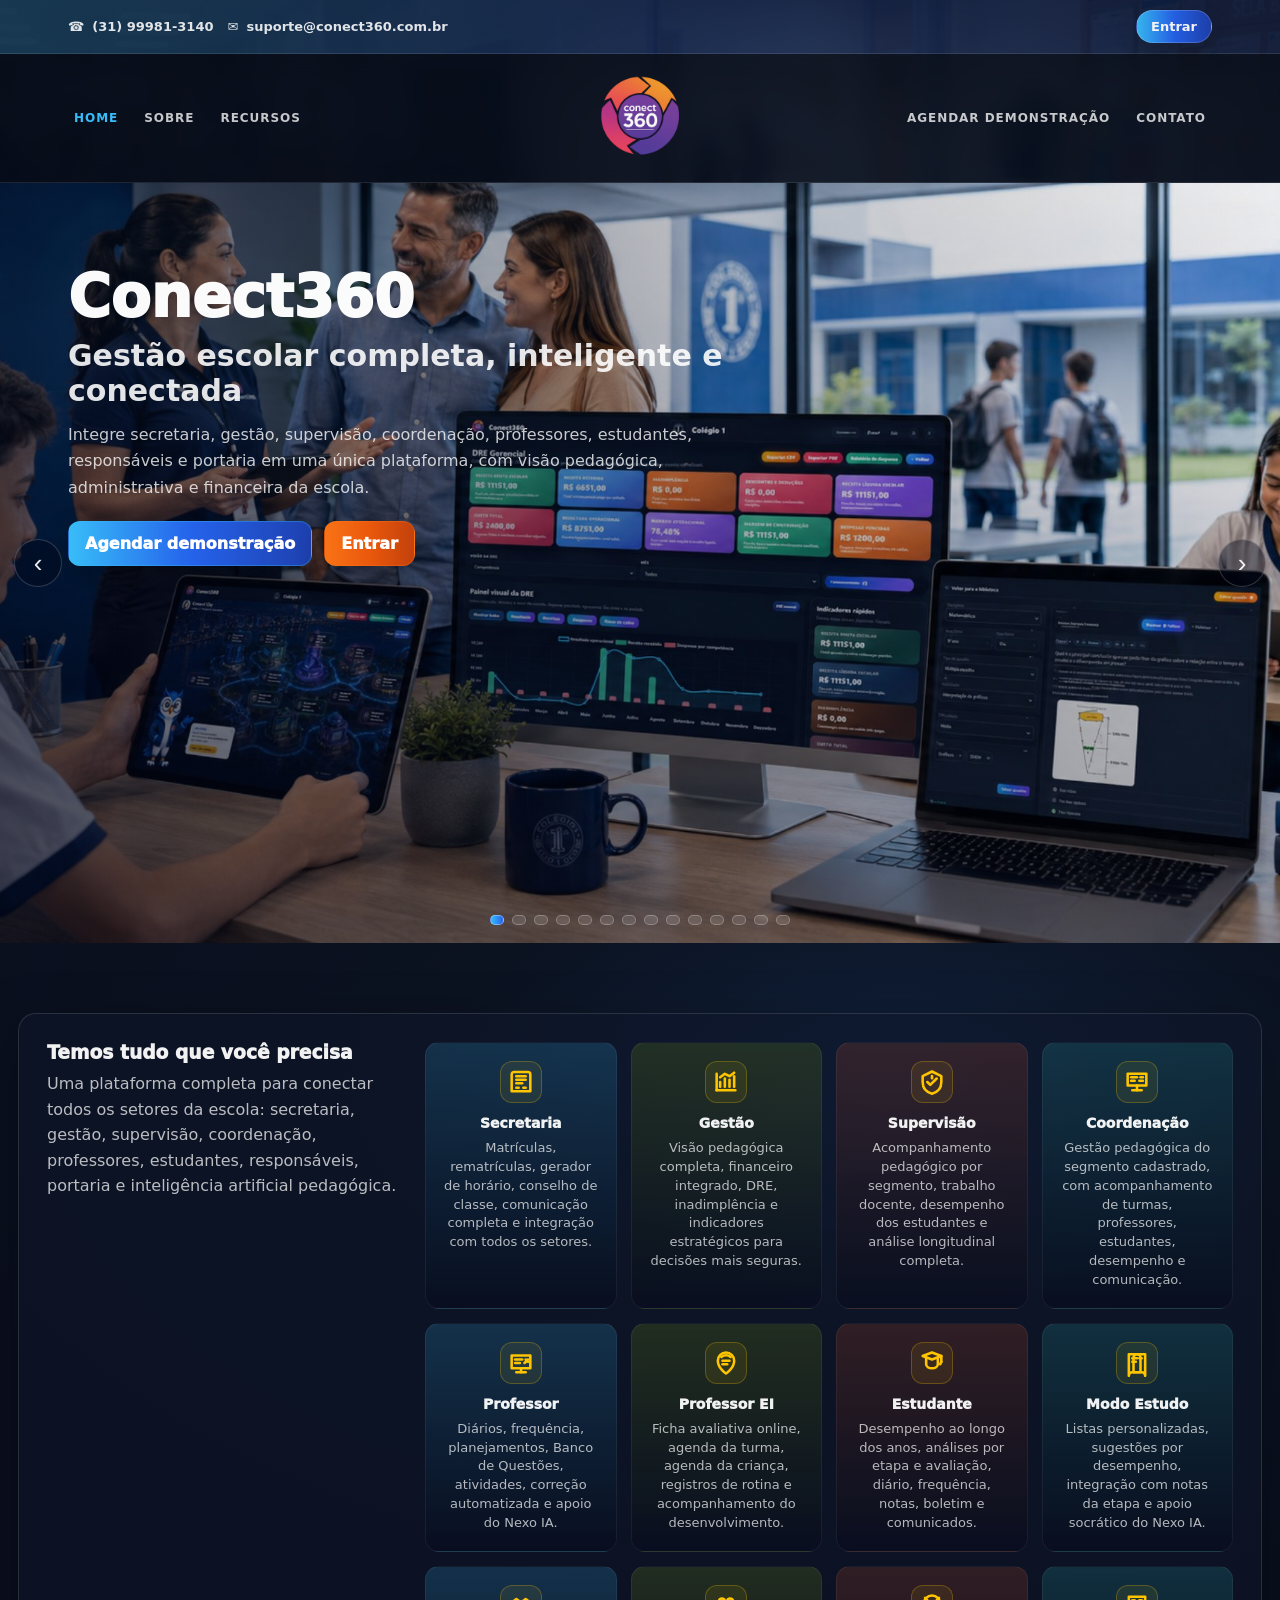
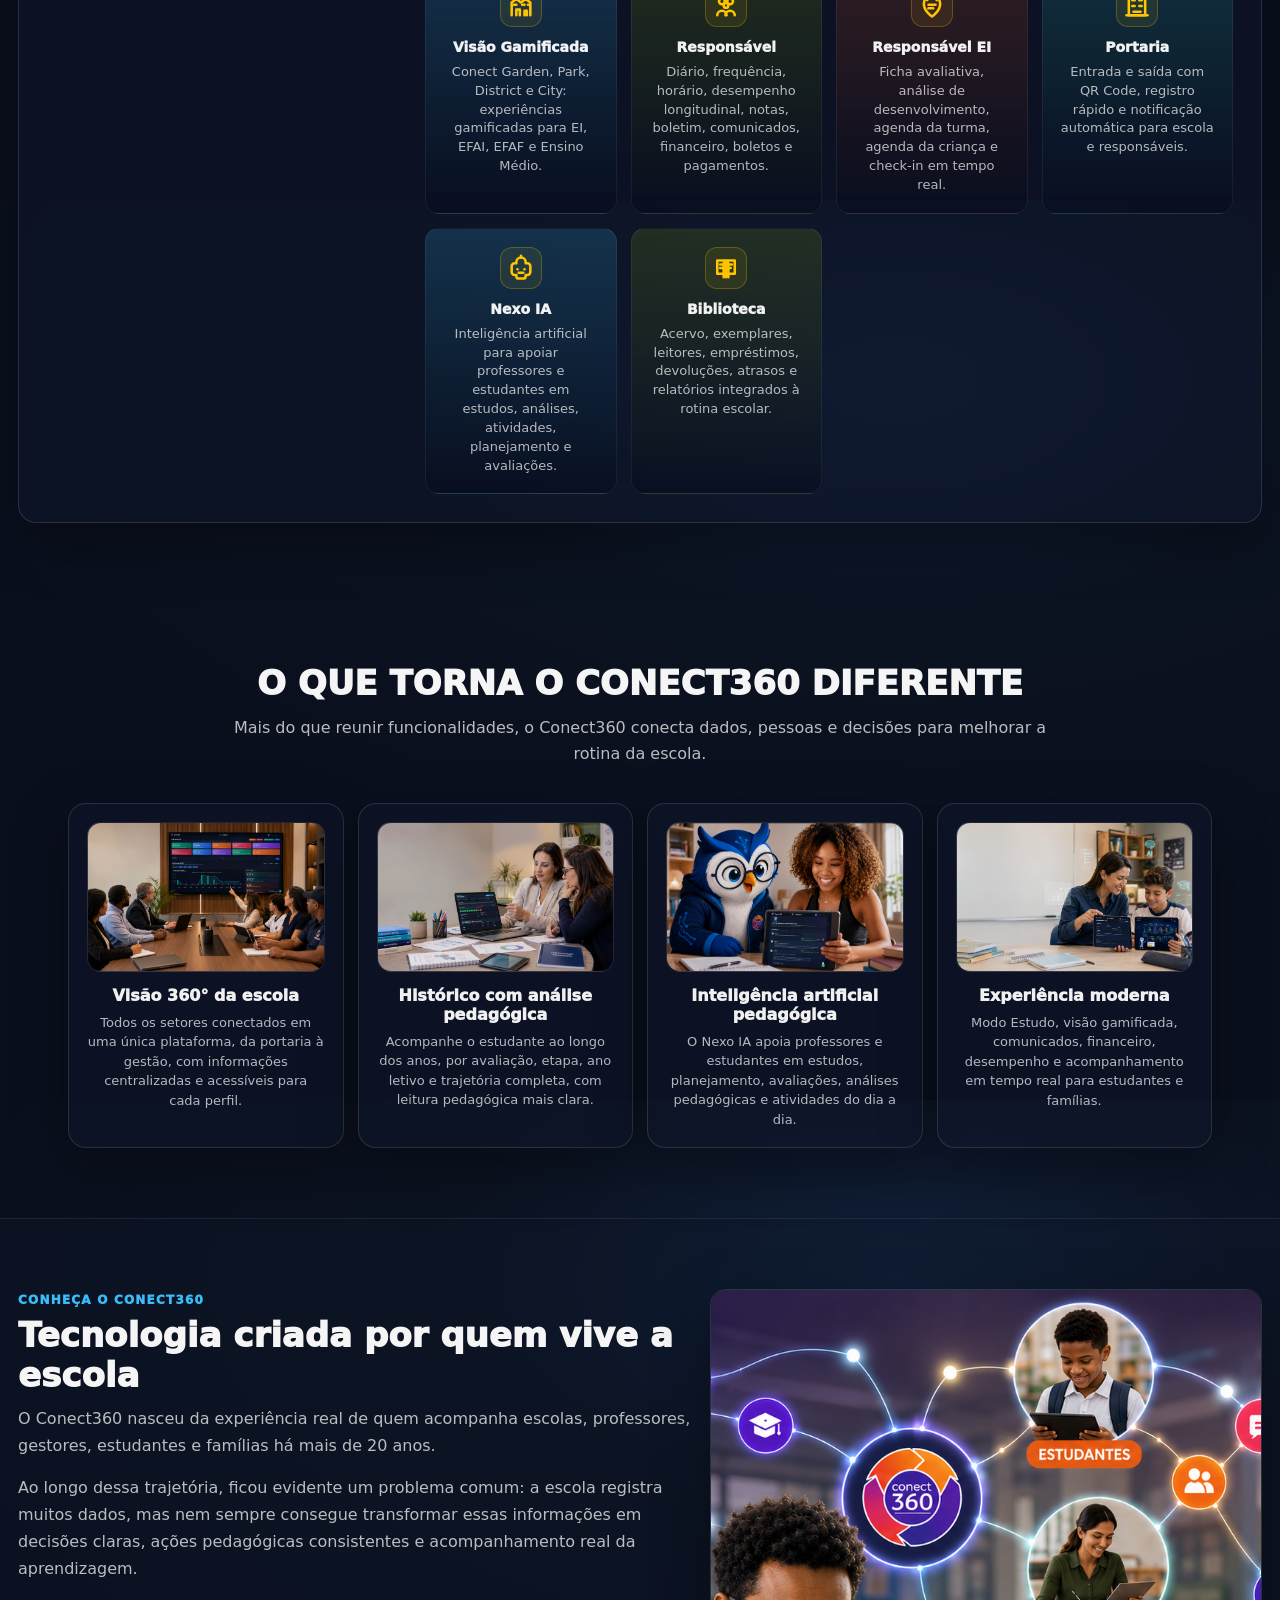
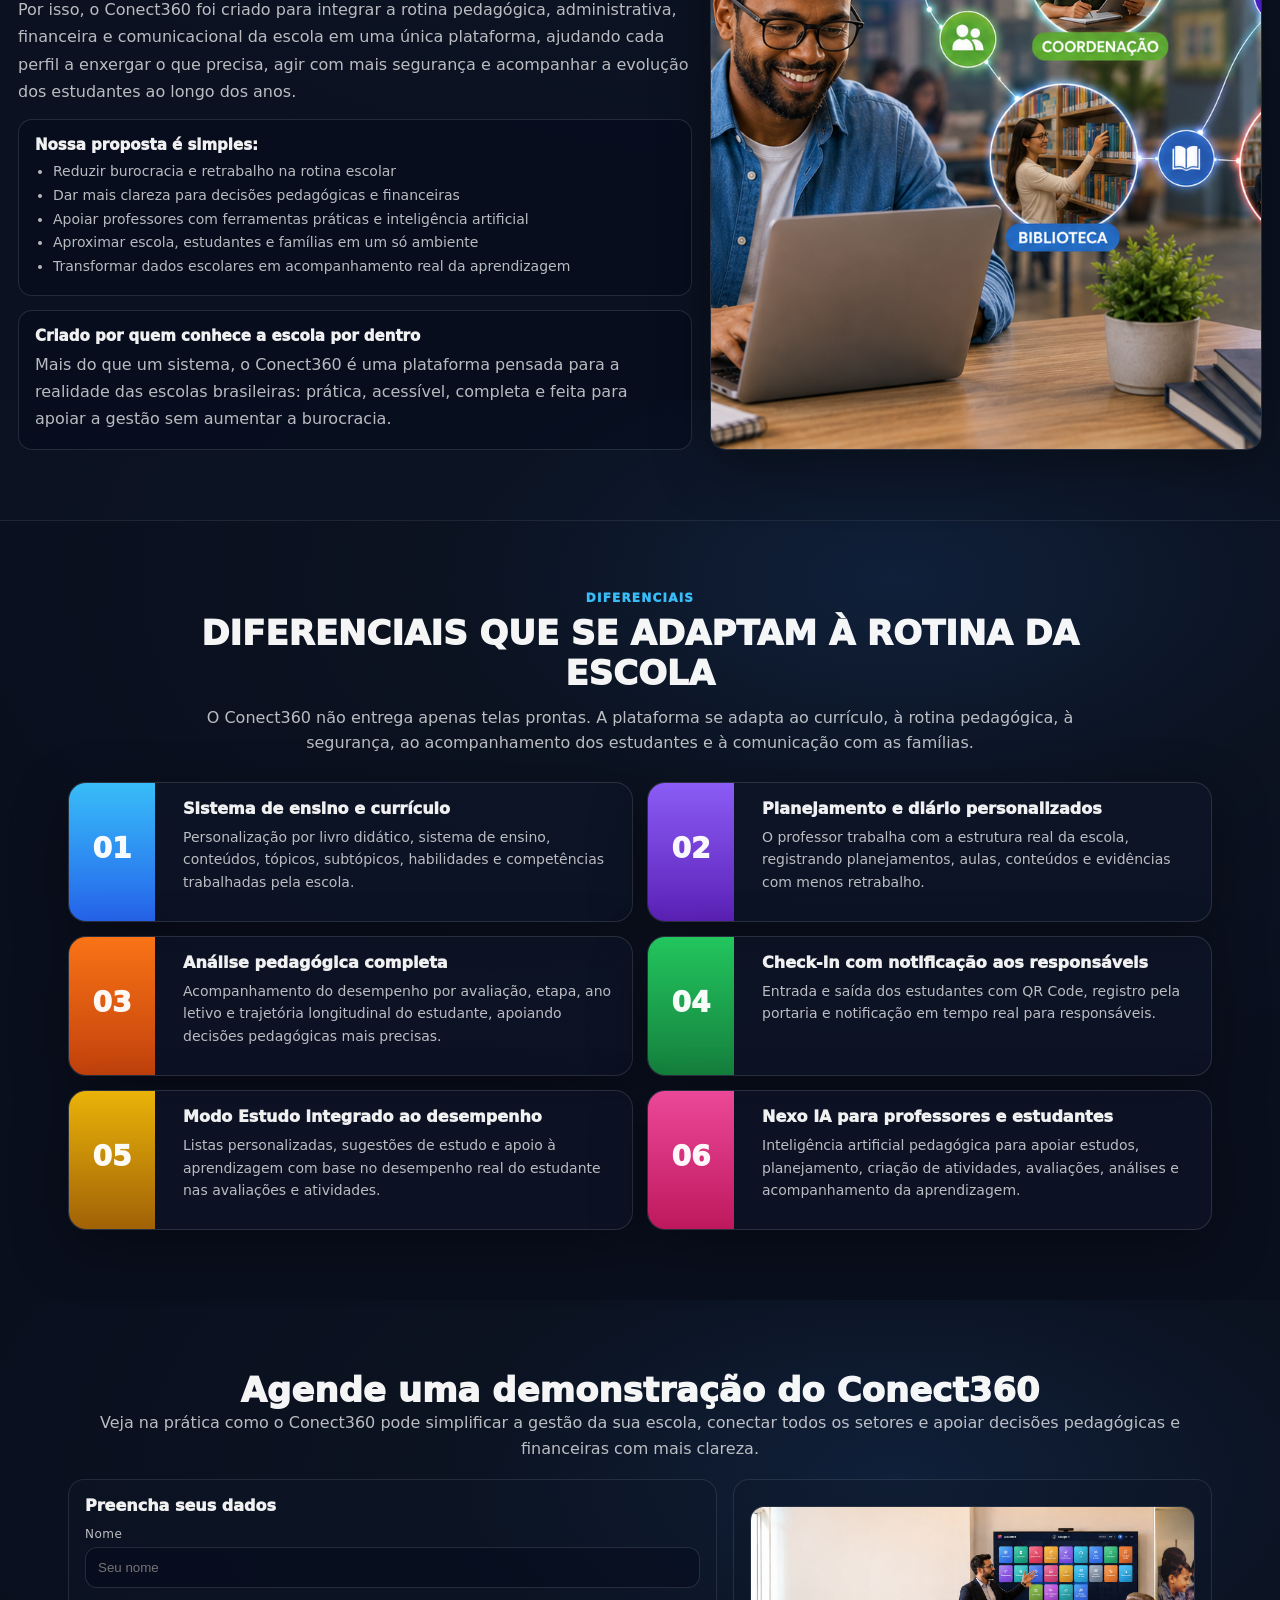
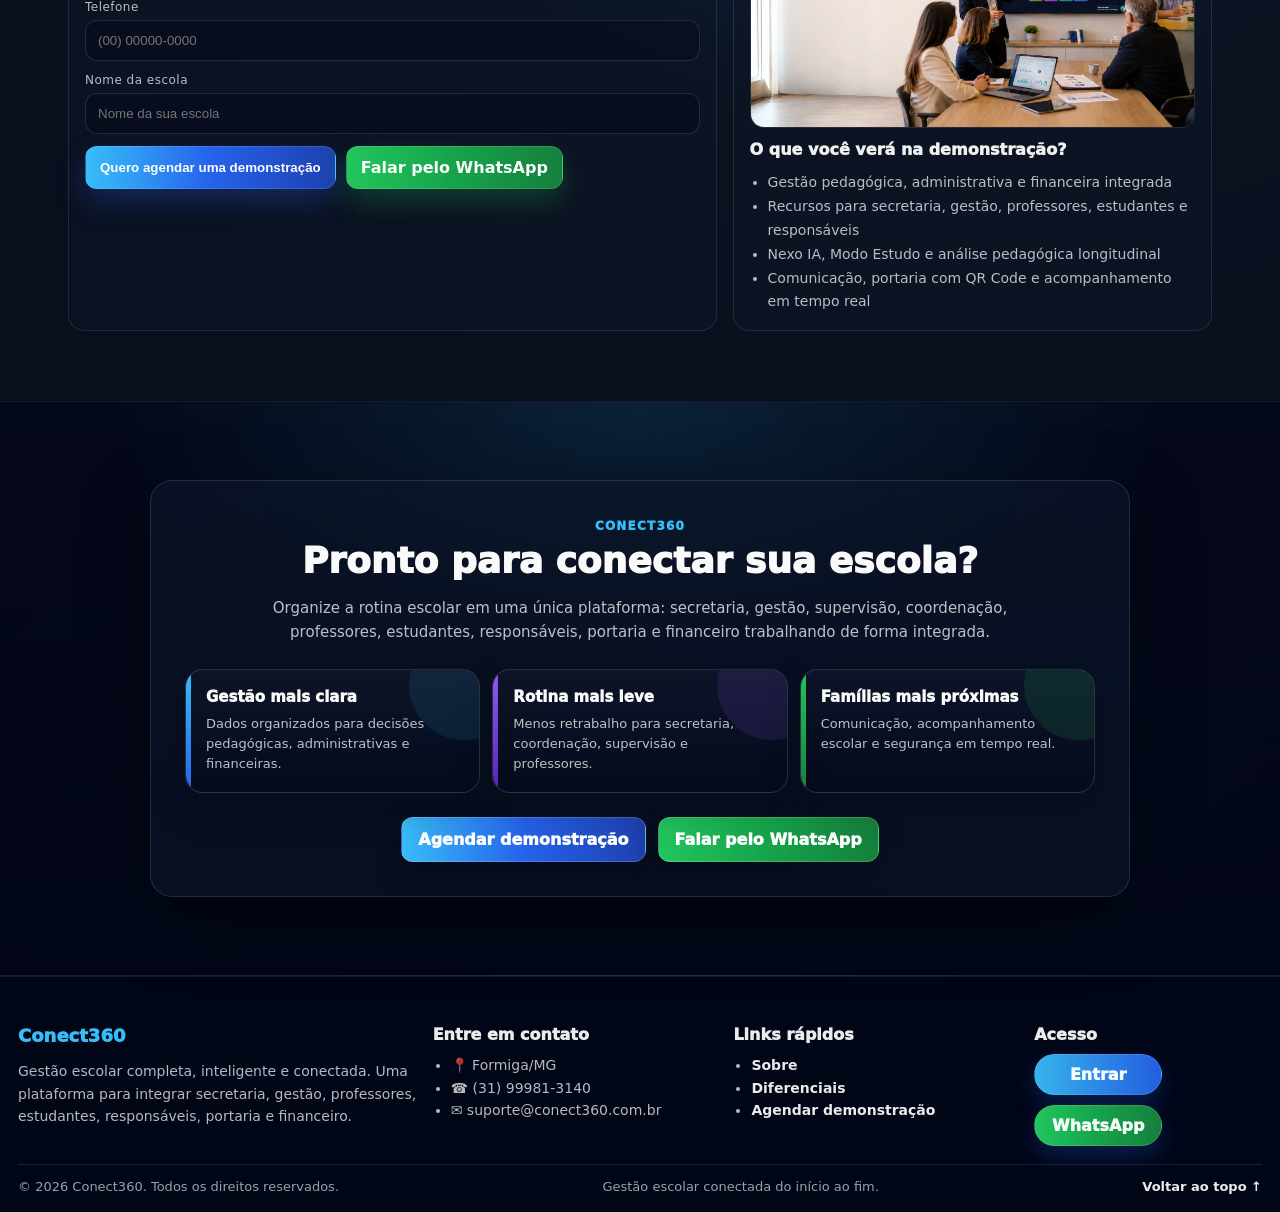
==== commit 7ea74a83: "Corrige seção Sobre no site estático" ====
--- a/index.html
+++ b/index.html
@@ -1,10 +1,10 @@
-﻿<!DOCTYPE html>
+<!DOCTYPE html>
 <html lang="pt-br">
 <head>
   <meta charset="utf-8">
   <meta name="viewport" content="width=device-width, initial-scale=1">
-  <title>Conect360 â€” GestÃ£o escolar inteligente</title>
-  <meta name="description" content="Conect360 Ã© uma plataforma SaaS de gestÃ£o escolar completa, inteligente e conectada para secretaria, gestÃ£o, professores, estudantes, responsÃ¡veis, portaria e financeiro.">
+  <title>Conect360 — Gestão escolar inteligente</title>
+  <meta name="description" content="Conect360 é uma plataforma SaaS de gestão escolar completa, inteligente e conectada para secretaria, gestão, professores, estudantes, responsáveis, portaria e financeiro.">
   <link rel="icon" href="assets/img/favicon.png">
   <link rel="stylesheet" href="assets/css/style.css">
   <link rel="manifest" href="/manifest.json">
@@ -18,8 +18,8 @@
   <div class="home360-topbar">
     <div class="inner">
       <div class="left">
-        <span class="item">â˜Ž <strong>(31) 99981-3140</strong></span>
-        <span class="item">âœ‰ <strong>suporte@conect360.com.br</strong></span>
+        <span class="item">☎ <strong>(31) 99981-3140</strong></span>
+        <span class="item">✉ <strong>suporte@conect360.com.br</strong></span>
       </div>
 
       <div class="right">
@@ -42,7 +42,7 @@
         <a href="#comprar">RECURSOS</a>
       </nav>
 
-  <!-- âœ… SUA LOGO -->
+  <!-- ✅ SUA LOGO -->
   <div class="home360-brand">
     <div class="badge">
       <img
@@ -54,7 +54,7 @@
   </div>
 
       <nav class="home360-nav right">
-        <a href="#comunicacao">AGENDAR DEMONSTRAÃ‡ÃƒO</a>
+        <a href="#comunicacao">AGENDAR DEMONSTRAÇÃO</a>
         <a href="#contato">CONTATO</a>
       </nav>
 
@@ -64,19 +64,19 @@
   <!-- HERO / SLIDER - CARROSSEL -->
 <section class="home360-hero" aria-label="Destaques do Conect360">
 
-  <!-- Slide 1 â€” Conect360 -->
+  <!-- Slide 1 — Conect360 -->
   <div class="home360-slide active" style="--bg:url('../img/banner.jpg?v=20260617-1')">
     <div class="container">
       <div class="content">
         <h1>Conect360</h1>
-        <h3>GestÃ£o escolar completa, inteligente e conectada</h3>
-        <p>
-          Integre secretaria, gestÃ£o, supervisÃ£o, coordenaÃ§Ã£o, professores, estudantes,
-          responsÃ¡veis e portaria em uma Ãºnica plataforma, com visÃ£o pedagÃ³gica,
+        <h3>Gestão escolar completa, inteligente e conectada</h3>
+        <p>
+          Integre secretaria, gestão, supervisão, coordenação, professores, estudantes,
+          responsáveis e portaria em uma única plataforma, com visão pedagógica,
           administrativa e financeira da escola.
         </p>
         <div class="home360-actions">
-          <a class="btn-outline" href="#comunicacao">Agendar demonstraÃ§Ã£o</a>
+          <a class="btn-outline" href="#comunicacao">Agendar demonstração</a>
           <a class="btn" href="acesso.html">Entrar</a>
         </div>
       </div>
@@ -84,127 +84,127 @@
     </div>
   </div>
 
-  <!-- Slide 2 â€” Secretaria -->
+  <!-- Slide 2 — Secretaria -->
   <div class="home360-slide" style="--bg:url('../img/slide-secretaria.jpg')">
     <div class="container">
       <div class="content">
         <h1>Secretaria</h1>
         <h3>Rotina escolar organizada em poucos cliques</h3>
         <p>
-          MatrÃ­culas e rematrÃ­culas, gerador de horÃ¡rio, conselho de classe,
-          comunicaÃ§Ã£o completa e integraÃ§Ã£o com todos os setores da escola.
-          A secretaria ganha agilidade, controle e muito mais organizaÃ§Ã£o no dia a dia.
+          Matrículas e rematrículas, gerador de horário, conselho de classe,
+          comunicação completa e integração com todos os setores da escola.
+          A secretaria ganha agilidade, controle e muito mais organização no dia a dia.
         </p>
         <div class="home360-actions">
           <a class="btn-outline" href="#comprar">Conhecer recursos</a>
-          <a class="btn-outline" href="#comunicacao">Agendar demonstraÃ§Ã£o</a>
-        </div>
-      </div>
-      <div></div>
-    </div>
-  </div>
-
-  <!-- Slide 3 â€” GestÃ£o -->
+          <a class="btn-outline" href="#comunicacao">Agendar demonstração</a>
+        </div>
+      </div>
+      <div></div>
+    </div>
+  </div>
+
+  <!-- Slide 3 — Gestão -->
   <div class="home360-slide" style="--bg:url('../img/slide-gestao.jpg?v=20260617-gestao-1')">
     <div class="container">
       <div class="content">
-        <h1>GestÃ£o</h1>
-        <h3>VisÃ£o estratÃ©gica pedagÃ³gica e financeira</h3>
-        <p>
-          A gestÃ£o acompanha a escola com visÃ£o pedagÃ³gica completa, financeiro
-          integrado, DRE, anÃ¡lise de inadimplÃªncia e indicadores estratÃ©gicos
-          para tomar decisÃµes com mais seguranÃ§a.
+        <h1>Gestão</h1>
+        <h3>Visão estratégica pedagógica e financeira</h3>
+        <p>
+          A gestão acompanha a escola com visão pedagógica completa, financeiro
+          integrado, DRE, análise de inadimplência e indicadores estratégicos
+          para tomar decisões com mais segurança.
         </p>
         <div class="home360-actions">
           <a class="btn-outline" href="#comprar">Ver diferenciais</a>
-          <a class="btn-outline" href="#comunicacao">Agendar demonstraÃ§Ã£o</a>
-        </div>
-      </div>
-      <div></div>
-    </div>
-  </div>
-
-  <!-- Slide 4 â€” SupervisÃ£o -->
+          <a class="btn-outline" href="#comunicacao">Agendar demonstração</a>
+        </div>
+      </div>
+      <div></div>
+    </div>
+  </div>
+
+  <!-- Slide 4 — Supervisão -->
   <div class="home360-slide" style="--bg:url('../img/slide-supervisao.jpg')">
     <div class="container">
       <div class="content">
-        <h1>SupervisÃ£o</h1>
-        <h3>Acompanhamento pedagÃ³gico completo por segmento</h3>
-        <p>
-          A supervisÃ£o acompanha o trabalho docente, o desempenho pedagÃ³gico dos
-          estudantes e anÃ¡lises por avaliaÃ§Ã£o, etapa, ano letivo e trajetÃ³ria longitudinal,
-          alÃ©m de manter comunicaÃ§Ã£o com professores, estudantes e famÃ­lias.
+        <h1>Supervisão</h1>
+        <h3>Acompanhamento pedagógico completo por segmento</h3>
+        <p>
+          A supervisão acompanha o trabalho docente, o desempenho pedagógico dos
+          estudantes e análises por avaliação, etapa, ano letivo e trajetória longitudinal,
+          além de manter comunicação com professores, estudantes e famílias.
         </p>
         <div class="home360-actions">
           <a class="btn-outline" href="#comprar">Conhecer acompanhamento</a>
-          <a class="btn-outline" href="#comunicacao">Agendar demonstraÃ§Ã£o</a>
-        </div>
-      </div>
-      <div></div>
-    </div>
-  </div>
-
-  <!-- Slide 5 â€” CoordenaÃ§Ã£o -->
+          <a class="btn-outline" href="#comunicacao">Agendar demonstração</a>
+        </div>
+      </div>
+      <div></div>
+    </div>
+  </div>
+
+  <!-- Slide 5 — Coordenação -->
   <div class="home360-slide" style="--bg:url('../img/slide-coordenacao.jpg?v=20260617-coordenacao-1')">
     <div class="container">
       <div class="content">
-        <h1>CoordenaÃ§Ã£o</h1>
-        <h3>GestÃ£o pedagÃ³gica focada no segmento cadastrado</h3>
-        <p>
-          A coordenaÃ§Ã£o acompanha professores, estudantes, turmas, desempenho,
-          anÃ¡lises pedagÃ³gicas e comunicaÃ§Ã£o dentro do seu segmento, com visÃ£o clara
+        <h1>Coordenação</h1>
+        <h3>Gestão pedagógica focada no segmento cadastrado</h3>
+        <p>
+          A coordenação acompanha professores, estudantes, turmas, desempenho,
+          análises pedagógicas e comunicação dentro do seu segmento, com visão clara
           para agir com rapidez nas necessidades da rotina escolar.
         </p>
         <div class="home360-actions">
           <a class="btn-outline" href="#comprar">Ver recursos</a>
-          <a class="btn-outline" href="#comunicacao">Agendar demonstraÃ§Ã£o</a>
-        </div>
-      </div>
-      <div></div>
-    </div>
-  </div>
-
-  <!-- Slide 6 â€” Professor -->
+          <a class="btn-outline" href="#comunicacao">Agendar demonstração</a>
+        </div>
+      </div>
+      <div></div>
+    </div>
+  </div>
+
+  <!-- Slide 6 — Professor -->
   <div class="home360-slide" style="--bg:url('../img/slide-professor.jpg')">
     <div class="container">
       <div class="content">
         <h1>Professor</h1>
         <h3>Ferramentas que otimizam o trabalho docente</h3>
         <p>
-          DiÃ¡rios, frequÃªncia, planejamento anual e por etapa, Banco de QuestÃµes integrado,
-          envio de atividades, correÃ§Ã£o automatizada por cartÃ£o-resposta, apoio de IA e
-          uso do Nexo IA para facilitar a rotina pedagÃ³gica.
+          Diários, frequência, planejamento anual e por etapa, Banco de Questões integrado,
+          envio de atividades, correção automatizada por cartão-resposta, apoio de IA e
+          uso do Nexo IA para facilitar a rotina pedagógica.
         </p>
         <div class="home360-actions">
           <a class="btn-outline" href="#comprar">Conhecer ferramentas</a>
-          <a class="btn-outline" href="#comunicacao">Agendar demonstraÃ§Ã£o</a>
-        </div>
-      </div>
-      <div></div>
-    </div>
-  </div>
-
-  <!-- Slide 7 â€” Professor da EducaÃ§Ã£o Infantil -->
+          <a class="btn-outline" href="#comunicacao">Agendar demonstração</a>
+        </div>
+      </div>
+      <div></div>
+    </div>
+  </div>
+
+  <!-- Slide 7 — Professor da Educação Infantil -->
   <div class="home360-slide" style="--bg:url('../img/slide-professor-ei.jpg')">
     <div class="container">
       <div class="content">
-        <h1>EducaÃ§Ã£o Infantil</h1>
+        <h1>Educação Infantil</h1>
         <h3>Registros qualitativos, rotina e desenvolvimento</h3>
         <p>
           Para professores da EI, o Conect360 oferece ficha avaliativa online,
-          agenda da turma, agenda da crianÃ§a, registros de rotina, acompanhamento
+          agenda da turma, agenda da criança, registros de rotina, acompanhamento
           do desenvolvimento e muito mais.
         </p>
         <div class="home360-actions">
-          <a class="btn-outline" href="#comprar">Ver EducaÃ§Ã£o Infantil</a>
-          <a class="btn-outline" href="#comunicacao">Agendar demonstraÃ§Ã£o</a>
-        </div>
-      </div>
-      <div></div>
-    </div>
-  </div>
-
-  <!-- Slide 8 â€” Estudante -->
+          <a class="btn-outline" href="#comprar">Ver Educação Infantil</a>
+          <a class="btn-outline" href="#comunicacao">Agendar demonstração</a>
+        </div>
+      </div>
+      <div></div>
+    </div>
+  </div>
+
+  <!-- Slide 8 — Estudante -->
   <div class="home360-slide" style="--bg:url('../img/slide-estudante.jpg')">
     <div class="container">
       <div class="content">
@@ -212,141 +212,141 @@
         <h3>Desempenho, estudo personalizado e Nexo IA</h3>
         <p>
           O estudante acompanha sua vida escolar ao longo dos anos, por ano, etapa
-          e avaliaÃ§Ã£o, com anÃ¡lise pedagÃ³gica personalizada, acesso ao diÃ¡rio, frequÃªncia,
+          e avaliação, com análise pedagógica personalizada, acesso ao diário, frequência,
           notas, boletim, comunicados, Modo Estudo e aulas orientadas pelo Nexo IA.
         </p>
         <div class="home360-actions">
-          <a class="btn-outline" href="#comprar">Conhecer experiÃªncia</a>
-          <a class="btn-outline" href="#comunicacao">Agendar demonstraÃ§Ã£o</a>
-        </div>
-      </div>
-      <div></div>
-    </div>
-  </div>
-
-  <!-- Slide 9 â€” VisÃ£o Gamificada -->
+          <a class="btn-outline" href="#comprar">Conhecer experiência</a>
+          <a class="btn-outline" href="#comunicacao">Agendar demonstração</a>
+        </div>
+      </div>
+      <div></div>
+    </div>
+  </div>
+
+  <!-- Slide 9 — Visão Gamificada -->
   <div class="home360-slide" style="--bg:url('../img/slide-gamificacao.jpg')">
     <div class="container">
       <div class="content">
         <h1>Conect Garden, Park, District e City</h1>
-        <h3>A vida escolar em uma experiÃªncia gamificada</h3>
-        <p>
-          O Conect360 transforma a experiÃªncia do estudante com visÃµes gamificadas
+        <h3>A vida escolar em uma experiência gamificada</h3>
+        <p>
+          O Conect360 transforma a experiência do estudante com visões gamificadas
           adequadas a cada etapa: Garden para EI, Park para EFAI, District para EFAF
-          e City para Ensino MÃ©dio.
-        </p>
-        <div class="home360-actions">
-          <a class="btn-outline" href="#comprar">Conhecer gamificaÃ§Ã£o</a>
-          <a class="btn-outline" href="#comunicacao">Agendar demonstraÃ§Ã£o</a>
-        </div>
-      </div>
-      <div></div>
-    </div>
-  </div>
-
-  <!-- Slide 10 â€” ResponsÃ¡vel -->
+          e City para Ensino Médio.
+        </p>
+        <div class="home360-actions">
+          <a class="btn-outline" href="#comprar">Conhecer gamificação</a>
+          <a class="btn-outline" href="#comunicacao">Agendar demonstração</a>
+        </div>
+      </div>
+      <div></div>
+    </div>
+  </div>
+
+  <!-- Slide 10 — Responsável -->
   <div class="home360-slide" style="--bg:url('../img/slide-responsavel.jpg')">
     <div class="container">
       <div class="content">
-        <h1>ResponsÃ¡vel</h1>
+        <h1>Responsável</h1>
         <h3>Acompanhamento completo da vida escolar</h3>
         <p>
-          ResponsÃ¡veis acompanham diÃ¡rio, frequÃªncia, horÃ¡rio de aula, desempenho acadÃªmico
-          com anÃ¡lise longitudinal, notas, boletim, comunicados e financeiro completo com
-          boletos, segunda via e histÃ³rico de pagamentos.
+          Responsáveis acompanham diário, frequência, horário de aula, desempenho acadêmico
+          com análise longitudinal, notas, boletim, comunicados e financeiro completo com
+          boletos, segunda via e histórico de pagamentos.
         </p>
         <div class="home360-actions">
           <a class="btn-outline" href="#comprar">Ver acompanhamento</a>
-          <a class="btn-outline" href="#comunicacao">Agendar demonstraÃ§Ã£o</a>
-        </div>
-      </div>
-      <div></div>
-    </div>
-  </div>
-
-  <!-- Slide 11 â€” ResponsÃ¡vel da EducaÃ§Ã£o Infantil -->
+          <a class="btn-outline" href="#comunicacao">Agendar demonstração</a>
+        </div>
+      </div>
+      <div></div>
+    </div>
+  </div>
+
+  <!-- Slide 11 — Responsável da Educação Infantil -->
   <div class="home360-slide" style="--bg:url('../img/slide-responsavel-ei.jpg')">
     <div class="container">
       <div class="content">
-        <h1>ResponsÃ¡vel EI</h1>
-        <h3>Rotina, desenvolvimento e seguranÃ§a na palma da mÃ£o</h3>
-        <p>
-          Na EducaÃ§Ã£o Infantil, o responsÃ¡vel acompanha ficha avaliativa, anÃ¡lise
-          de desenvolvimento, agenda da turma, agenda da crianÃ§a e check-in com
-          notificaÃ§Ãµes em tempo real na entrada e saÃ­da dos estudantes.
+        <h1>Responsável EI</h1>
+        <h3>Rotina, desenvolvimento e segurança na palma da mão</h3>
+        <p>
+          Na Educação Infantil, o responsável acompanha ficha avaliativa, análise
+          de desenvolvimento, agenda da turma, agenda da criança e check-in com
+          notificações em tempo real na entrada e saída dos estudantes.
         </p>
         <div class="home360-actions">
           <a class="btn-outline" href="#comprar">Conhecer EI</a>
-          <a class="btn-outline" href="#comunicacao">Agendar demonstraÃ§Ã£o</a>
-        </div>
-      </div>
-      <div></div>
-    </div>
-  </div>
-
-  <!-- Slide 12 â€” Portaria -->
+          <a class="btn-outline" href="#comunicacao">Agendar demonstração</a>
+        </div>
+      </div>
+      <div></div>
+    </div>
+  </div>
+
+  <!-- Slide 12 — Portaria -->
   <div class="home360-slide" style="--bg:url('../img/slide-portaria.jpg')">
     <div class="container">
       <div class="content">
         <h1>Portaria</h1>
-        <h3>Entrada e saÃ­da com QR Code e notificaÃ§Ãµes automÃ¡ticas</h3>
-        <p>
-          A portaria Ã© simplificada com leitor de QR Code, registro rÃ¡pido de entrada
-          e saÃ­da e notificaÃ§Ã£o automÃ¡tica para a escola e para os responsÃ¡veis,
-          aumentando a seguranÃ§a da rotina escolar.
-        </p>
-        <div class="home360-actions">
-          <a class="btn-outline" href="#comprar">Conhecer seguranÃ§a</a>
-          <a class="btn-outline" href="#comunicacao">Agendar demonstraÃ§Ã£o</a>
-        </div>
-      </div>
-      <div></div>
-    </div>
-  </div>
-
-  <!-- Slide 13 â€” Nexo IA -->
+        <h3>Entrada e saída com QR Code e notificações automáticas</h3>
+        <p>
+          A portaria é simplificada com leitor de QR Code, registro rápido de entrada
+          e saída e notificação automática para a escola e para os responsáveis,
+          aumentando a segurança da rotina escolar.
+        </p>
+        <div class="home360-actions">
+          <a class="btn-outline" href="#comprar">Conhecer segurança</a>
+          <a class="btn-outline" href="#comunicacao">Agendar demonstração</a>
+        </div>
+      </div>
+      <div></div>
+    </div>
+  </div>
+
+  <!-- Slide 13 — Nexo IA -->
   <div class="home360-slide" style="--bg:url('../img/slide-nexo-ia.jpg')">
     <div class="container">
       <div class="content">
         <h1>Nexo IA</h1>
-        <h3>InteligÃªncia artificial para professores e estudantes</h3>
-        <p>
-          O Nexo IA ajuda professores e estudantes em suas tarefas diÃ¡rias, apoiando
-          estudos, anÃ¡lises pedagÃ³gicas, criaÃ§Ã£o de atividades, planejamento, avaliaÃ§Ãµes
-          e aprendizagem com orientaÃ§Ã£o inteligente.
+        <h3>Inteligência artificial para professores e estudantes</h3>
+        <p>
+          O Nexo IA ajuda professores e estudantes em suas tarefas diárias, apoiando
+          estudos, análises pedagógicas, criação de atividades, planejamento, avaliações
+          e aprendizagem com orientação inteligente.
         </p>
         <div class="home360-actions">
           <a class="btn-outline" href="#comprar">Conhecer Nexo IA</a>
-          <a class="btn-outline" href="#comunicacao">Agendar demonstraÃ§Ã£o</a>
-        </div>
-      </div>
-      <div></div>
-    </div>
-  </div>
-
-  <!-- Slide 14 â€” Biblioteca -->
+          <a class="btn-outline" href="#comunicacao">Agendar demonstração</a>
+        </div>
+      </div>
+      <div></div>
+    </div>
+  </div>
+
+  <!-- Slide 14 — Biblioteca -->
   <div class="home360-slide" style="--bg:url('../img/biblioteca.jpg')">
     <div class="container">
       <div class="content">
         <h1>Biblioteca</h1>
-        <h3>Acervo, emprÃ©stimos e leitura integrados Ã  rotina escolar</h3>
-        <p>
-          O mÃ³dulo Biblioteca do Conect360 organiza o acervo da escola, exemplares,
-          leitores, emprÃ©stimos, devoluÃ§Ãµes e atrasos em um Ãºnico ambiente.
-          BibliotecÃ¡rios, secretaria, gestÃ£o, supervisÃ£o, coordenaÃ§Ã£o, estudantes
-          e responsÃ¡veis acompanham tudo de forma simples, segura e integrada.
+        <h3>Acervo, empréstimos e leitura integrados à rotina escolar</h3>
+        <p>
+          O módulo Biblioteca do Conect360 organiza o acervo da escola, exemplares,
+          leitores, empréstimos, devoluções e atrasos em um único ambiente.
+          Bibliotecários, secretaria, gestão, supervisão, coordenação, estudantes
+          e responsáveis acompanham tudo de forma simples, segura e integrada.
         </p>
         <div class="home360-actions">
           <a class="btn-outline" href="#comprar">Conhecer Biblioteca</a>
-          <a class="btn-outline" href="#comunicacao">Agendar demonstraÃ§Ã£o</a>
-        </div>
-      </div>
-      <div></div>
-    </div>
-  </div>
-
-  <button class="home360-ctrl prev" type="button" id="home360Prev" aria-label="Anterior">â€¹</button>
-  <button class="home360-ctrl next" type="button" id="home360Next" aria-label="PrÃ³ximo">â€º</button>
+          <a class="btn-outline" href="#comunicacao">Agendar demonstração</a>
+        </div>
+      </div>
+      <div></div>
+    </div>
+  </div>
+
+  <button class="home360-ctrl prev" type="button" id="home360Prev" aria-label="Anterior">‹</button>
+  <button class="home360-ctrl next" type="button" id="home360Next" aria-label="Próximo">›</button>
   <div class="home360-dots" id="home360Dots"></div>
 </section>
 
@@ -355,11 +355,11 @@
     <div class="wrap">
       <div class="box">
         <div class="intro">
-          <h3>Temos tudo que vocÃª precisa</h3>
+          <h3>Temos tudo que você precisa</h3>
           <p>
             Uma plataforma completa para conectar todos os setores da escola:
-            secretaria, gestÃ£o, supervisÃ£o, coordenaÃ§Ã£o, professores, estudantes,
-            responsÃ¡veis, portaria e inteligÃªncia artificial pedagÃ³gica.
+            secretaria, gestão, supervisão, coordenação, professores, estudantes,
+            responsáveis, portaria e inteligência artificial pedagógica.
           </p>
         </div>
 
@@ -377,12 +377,12 @@
               </svg>
             </div>
             <h6>Secretaria</h6>
-            <p>MatrÃ­culas, rematrÃ­culas, gerador de horÃ¡rio, conselho de classe, comunicaÃ§Ã£o completa e integraÃ§Ã£o com todos os setores.</p>
+            <p>Matrículas, rematrículas, gerador de horário, conselho de classe, comunicação completa e integração com todos os setores.</p>
           </div>
 
           <div class="card bg2">
             <div class="ico">
-              <!-- GestÃ£o -->
+              <!-- Gestão -->
               <svg viewBox="0 0 24 24" aria-hidden="true">
                 <path d="M4 19V5" />
                 <path d="M4 19h16" />
@@ -393,26 +393,26 @@
                 <path d="M7 8l4-3 4 2 4-3" />
               </svg>
             </div>
-            <h6>GestÃ£o</h6>
-            <p>VisÃ£o pedagÃ³gica completa, financeiro integrado, DRE, inadimplÃªncia e indicadores estratÃ©gicos para decisÃµes mais seguras.</p>
+            <h6>Gestão</h6>
+            <p>Visão pedagógica completa, financeiro integrado, DRE, inadimplência e indicadores estratégicos para decisões mais seguras.</p>
           </div>
 
           <div class="card bg3">
             <div class="ico">
-              <!-- SupervisÃ£o -->
+              <!-- Supervisão -->
               <svg viewBox="0 0 24 24" aria-hidden="true">
                 <path d="M12 3l8 4v5c0 5.2-3.3 8.7-8 10-4.7-1.3-8-4.8-8-10V7l8-4Z" />
                 <path d="M8 12l2.5 2.5L16 9" />
                 <path d="M12 6.8v2" />
               </svg>
             </div>
-            <h6>SupervisÃ£o</h6>
-            <p>Acompanhamento pedagÃ³gico por segmento, trabalho docente, desempenho dos estudantes e anÃ¡lise longitudinal completa.</p>
+            <h6>Supervisão</h6>
+            <p>Acompanhamento pedagógico por segmento, trabalho docente, desempenho dos estudantes e análise longitudinal completa.</p>
           </div>
 
           <div class="card bg4">
             <div class="ico">
-              <!-- CoordenaÃ§Ã£o -->
+              <!-- Coordenação -->
               <svg viewBox="0 0 24 24" aria-hidden="true">
                 <path d="M4 5h16v10H4z" />
                 <path d="M8 19h8" />
@@ -423,8 +423,8 @@
                 <path d="M14 11h3" />
               </svg>
             </div>
-            <h6>CoordenaÃ§Ã£o</h6>
-            <p>GestÃ£o pedagÃ³gica do segmento cadastrado, com acompanhamento de turmas, professores, estudantes, desempenho e comunicaÃ§Ã£o.</p>
+            <h6>Coordenação</h6>
+            <p>Gestão pedagógica do segmento cadastrado, com acompanhamento de turmas, professores, estudantes, desempenho e comunicação.</p>
           </div>
 
           <div class="card bg1">
@@ -441,7 +441,7 @@
               </svg>
             </div>
             <h6>Professor</h6>
-            <p>DiÃ¡rios, frequÃªncia, planejamentos, Banco de QuestÃµes, atividades, correÃ§Ã£o automatizada e apoio do Nexo IA.</p>
+            <p>Diários, frequência, planejamentos, Banco de Questões, atividades, correção automatizada e apoio do Nexo IA.</p>
           </div>
 
           <div class="card bg2">
@@ -455,7 +455,7 @@
               </svg>
             </div>
             <h6>Professor EI</h6>
-            <p>Ficha avaliativa online, agenda da turma, agenda da crianÃ§a, registros de rotina e acompanhamento do desenvolvimento.</p>
+            <p>Ficha avaliativa online, agenda da turma, agenda da criança, registros de rotina e acompanhamento do desenvolvimento.</p>
           </div>
 
           <div class="card bg3">
@@ -469,7 +469,7 @@
               </svg>
             </div>
             <h6>Estudante</h6>
-            <p>Desempenho ao longo dos anos, anÃ¡lises por etapa e avaliaÃ§Ã£o, diÃ¡rio, frequÃªncia, notas, boletim e comunicados.</p>
+            <p>Desempenho ao longo dos anos, análises por etapa e avaliação, diário, frequência, notas, boletim e comunicados.</p>
           </div>
 
           <div class="card bg4">
@@ -484,12 +484,12 @@
               </svg>
             </div>
             <h6>Modo Estudo</h6>
-            <p>Listas personalizadas, sugestÃµes por desempenho, integraÃ§Ã£o com notas da etapa e apoio socrÃ¡tico do Nexo IA.</p>
+            <p>Listas personalizadas, sugestões por desempenho, integração com notas da etapa e apoio socrático do Nexo IA.</p>
           </div>
 
           <div class="card bg1">
             <div class="ico">
-              <!-- VisÃ£o Gamificada -->
+              <!-- Visão Gamificada -->
               <svg viewBox="0 0 24 24" aria-hidden="true">
                 <path d="M4 20V9l4-3 4 3 4-3 4 3v11" />
                 <path d="M8 20v-5h3v5" />
@@ -499,13 +499,13 @@
                 <path d="M18 11h1" />
               </svg>
             </div>
-            <h6>VisÃ£o Gamificada</h6>
-            <p>Conect Garden, Park, District e City: experiÃªncias gamificadas para EI, EFAI, EFAF e Ensino MÃ©dio.</p>
+            <h6>Visão Gamificada</h6>
+            <p>Conect Garden, Park, District e City: experiências gamificadas para EI, EFAI, EFAF e Ensino Médio.</p>
           </div>
 
           <div class="card bg2">
             <div class="ico">
-              <!-- ResponsÃ¡vel -->
+              <!-- Responsável -->
               <svg viewBox="0 0 24 24" aria-hidden="true">
                 <path d="M8.5 10.5a2.5 2.5 0 1 0 0-5 2.5 2.5 0 0 0 0 5Z" />
                 <path d="M15.5 10.5a2.5 2.5 0 1 0 0-5 2.5 2.5 0 0 0 0 5Z" />
@@ -514,13 +514,13 @@
                 <path d="M12 13.5a2 2 0 1 0 0-4 2 2 0 0 0 0 4Z" />
               </svg>
             </div>
-            <h6>ResponsÃ¡vel</h6>
-            <p>DiÃ¡rio, frequÃªncia, horÃ¡rio, desempenho longitudinal, notas, boletim, comunicados, financeiro, boletos e pagamentos.</p>
+            <h6>Responsável</h6>
+            <p>Diário, frequência, horário, desempenho longitudinal, notas, boletim, comunicados, financeiro, boletos e pagamentos.</p>
           </div>
 
           <div class="card bg3">
             <div class="ico">
-              <!-- ResponsÃ¡vel EI -->
+              <!-- Responsável EI -->
               <svg viewBox="0 0 24 24" aria-hidden="true">
                 <path d="M12 21s7-4.5 7-11a7 7 0 0 0-14 0c0 6.5 7 11 7 11Z" />
                 <path d="M9 11h6" />
@@ -529,8 +529,8 @@
                 <path d="M8 7L6 5" />
               </svg>
             </div>
-            <h6>ResponsÃ¡vel EI</h6>
-            <p>Ficha avaliativa, anÃ¡lise de desenvolvimento, agenda da turma, agenda da crianÃ§a e check-in em tempo real.</p>
+            <h6>Responsável EI</h6>
+            <p>Ficha avaliativa, análise de desenvolvimento, agenda da turma, agenda da criança e check-in em tempo real.</p>
           </div>
 
           <div class="card bg4">
@@ -547,7 +547,7 @@
               </svg>
             </div>
             <h6>Portaria</h6>
-            <p>Entrada e saÃ­da com QR Code, registro rÃ¡pido e notificaÃ§Ã£o automÃ¡tica para escola e responsÃ¡veis.</p>
+            <p>Entrada e saída com QR Code, registro rápido e notificação automática para escola e responsáveis.</p>
           </div>
 
           <div class="card bg1">
@@ -562,7 +562,7 @@
               </svg>
             </div>
             <h6>Nexo IA</h6>
-            <p>InteligÃªncia artificial para apoiar professores e estudantes em estudos, anÃ¡lises, atividades, planejamento e avaliaÃ§Ãµes.</p>
+            <p>Inteligência artificial para apoiar professores e estudantes em estudos, análises, atividades, planejamento e avaliações.</p>
           </div>
 
           <div class="card bg2">
@@ -579,7 +579,7 @@
               </svg>
             </div>
             <h6>Biblioteca</h6>
-            <p>Acervo, exemplares, leitores, emprÃ©stimos, devoluÃ§Ãµes, atrasos e relatÃ³rios integrados Ã  rotina escolar.</p>
+            <p>Acervo, exemplares, leitores, empréstimos, devoluções, atrasos e relatórios integrados à rotina escolar.</p>
           </div>
         </div>
       </div>
@@ -591,7 +591,7 @@
     <div class="wrap">
       <h2>O QUE TORNA O CONECT360 DIFERENTE</h2>
       <p class="sub">
-        Mais do que reunir funcionalidades, o Conect360 conecta dados, pessoas e decisÃµes
+        Mais do que reunir funcionalidades, o Conect360 conecta dados, pessoas e decisões
         para melhorar a rotina da escola.
       </p>
 
@@ -599,12 +599,12 @@
         <div class="home360-course">
           <div class="top">
             <div class="thumb">
-              <img src="assets/img/diferencial-visao-360.png?v=20260617-1" alt="VisÃ£o 360Â° da escola">
-            </div>
-            <h5>VisÃ£o 360Â° da escola</h5>
+              <img src="assets/img/diferencial-visao-360.png?v=20260617-1" alt="Visão 360° da escola">
+            </div>
+            <h5>Visão 360° da escola</h5>
             <p>
-              Todos os setores conectados em uma Ãºnica plataforma, da portaria Ã  gestÃ£o,
-              com informaÃ§Ãµes centralizadas e acessÃ­veis para cada perfil.
+              Todos os setores conectados em uma única plataforma, da portaria à gestão,
+              com informações centralizadas e acessíveis para cada perfil.
             </p>
           </div>
         </div>
@@ -612,12 +612,12 @@
         <div class="home360-course">
           <div class="top">
             <div class="thumb">
-              <img src="assets/img/diferencial-historico-analise.png?v=20260617-1" alt="HistÃ³rico escolar com anÃ¡lise pedagÃ³gica">
-            </div>
-            <h5>HistÃ³rico com anÃ¡lise pedagÃ³gica</h5>
+              <img src="assets/img/diferencial-historico-analise.png?v=20260617-1" alt="Histórico escolar com análise pedagógica">
+            </div>
+            <h5>Histórico com análise pedagógica</h5>
             <p>
-              Acompanhe o estudante ao longo dos anos, por avaliaÃ§Ã£o, etapa, ano letivo
-              e trajetÃ³ria completa, com leitura pedagÃ³gica mais clara.
+              Acompanhe o estudante ao longo dos anos, por avaliação, etapa, ano letivo
+              e trajetória completa, com leitura pedagógica mais clara.
             </p>
           </div>
         </div>
@@ -625,12 +625,12 @@
         <div class="home360-course">
           <div class="top">
             <div class="thumb">
-              <img src="assets/img/diferencial-nexo-ia.png?v=20260617-1" alt="InteligÃªncia artificial pedagÃ³gica">
-            </div>
-            <h5>InteligÃªncia artificial pedagÃ³gica</h5>
+              <img src="assets/img/diferencial-nexo-ia.png?v=20260617-1" alt="Inteligência artificial pedagógica">
+            </div>
+            <h5>Inteligência artificial pedagógica</h5>
             <p>
               O Nexo IA apoia professores e estudantes em estudos, planejamento,
-              avaliaÃ§Ãµes, anÃ¡lises pedagÃ³gicas e atividades do dia a dia.
+              avaliações, análises pedagógicas e atividades do dia a dia.
             </p>
           </div>
         </div>
@@ -638,12 +638,12 @@
         <div class="home360-course">
           <div class="top">
             <div class="thumb">
-              <img src="assets/img/diferencial-familias-estudantes.png?v=20260617-1" alt="ExperiÃªncia moderna para estudantes e famÃ­lias">
-            </div>
-            <h5>ExperiÃªncia moderna</h5>
+              <img src="assets/img/diferencial-familias-estudantes.png?v=20260617-1" alt="Experiência moderna para estudantes e famílias">
+            </div>
+            <h5>Experiência moderna</h5>
             <p>
-              Modo Estudo, visÃ£o gamificada, comunicados, financeiro, desempenho
-              e acompanhamento em tempo real para estudantes e famÃ­lias.
+              Modo Estudo, visão gamificada, comunicados, financeiro, desempenho
+              e acompanhamento em tempo real para estudantes e famílias.
             </p>
           </div>
         </div>
@@ -656,35 +656,35 @@
     <div class="wrap">
       <div class="cols">
         <div>
-          <span class="home360-kicker">CONHEÃ‡A O CONECT360</span>
+          <span class="home360-kicker">CONHEÇA O CONECT360</span>
           <h2>Tecnologia criada por quem vive a escola</h2>
 
           <p class="text">
-            O Conect360 nasceu da experiÃªncia real de quem acompanha escolas,
-            professores, gestores, estudantes e famÃ­lias hÃ¡ mais de 20 anos.
+            O Conect360 nasceu da experiência real de quem acompanha escolas,
+            professores, gestores, estudantes e famílias há mais de 20 anos.
           </p>
 
           <p class="text">
-            Ao longo dessa trajetÃ³ria, ficou evidente um problema comum: a escola
-            registra muitos dados, mas nem sempre consegue transformar essas informaÃ§Ãµes
-            em decisÃµes claras, aÃ§Ãµes pedagÃ³gicas consistentes e acompanhamento real
+            Ao longo dessa trajetória, ficou evidente um problema comum: a escola
+            registra muitos dados, mas nem sempre consegue transformar essas informações
+            em decisões claras, ações pedagógicas consistentes e acompanhamento real
             da aprendizagem.
           </p>
 
           <p class="text">
-            Por isso, o Conect360 foi criado para integrar a rotina pedagÃ³gica,
-            administrativa, financeira e comunicacional da escola em uma Ãºnica
+            Por isso, o Conect360 foi criado para integrar a rotina pedagógica,
+            administrativa, financeira e comunicacional da escola em uma única
             plataforma, ajudando cada perfil a enxergar o que precisa, agir com mais
-            seguranÃ§a e acompanhar a evoluÃ§Ã£o dos estudantes ao longo dos anos.
+            segurança e acompanhar a evolução dos estudantes ao longo dos anos.
           </p>
 
           <div class="highlight">
-            <h4>Nossa proposta Ã© simples:</h4>
+            <h4>Nossa proposta é simples:</h4>
             <ul>
               <li>Reduzir burocracia e retrabalho na rotina escolar</li>
-              <li>Dar mais clareza para decisÃµes pedagÃ³gicas e financeiras</li>
-              <li>Apoiar professores com ferramentas prÃ¡ticas e inteligÃªncia artificial</li>
-              <li>Aproximar escola, estudantes e famÃ­lias em um sÃ³ ambiente</li>
+              <li>Dar mais clareza para decisões pedagógicas e financeiras</li>
+              <li>Apoiar professores com ferramentas práticas e inteligência artificial</li>
+              <li>Aproximar escola, estudantes e famílias em um só ambiente</li>
               <li>Transformar dados escolares em acompanhamento real da aprendizagem</li>
             </ul>
           </div>
@@ -692,12 +692,13 @@
           <div class="highlight">
             <h4>Criado por quem conhece a escola por dentro</h4>
             <p class="text" style="margin:0;color:rgba(255,255,255,.72);">
-              Mais do que um sistema, o Conect360 Ã© uma plataforma pensada para a
-              realidade das escolas brasileiras: prÃ¡tica, acessÃ­vel, completa e feita
-              para apoiar a gestÃ£o sem aumentar a burocracia.
-            </p>
-          </div>
-        </div>
+              Mais do que um sistema, o Conect360 é uma plataforma pensada para a
+              realidade das escolas brasileiras: prática, acessível, completa e feita
+              para apoiar a gestão sem aumentar a burocracia.
+            </p>
+          </div>
+        </div>
+
         <div class="about-visual">
           <img
             src="./assets/img/about-conect360.png?v=20260722-1"
@@ -717,12 +718,12 @@
         <div>
           <span class="home360-kicker">DIFERENCIAIS</span>
           <h2 style="text-align:center;margin:0;font-size:34px;font-weight:1000;color:rgba(255,255,255,.96);">
-            DIFERENCIAIS QUE SE ADAPTAM Ã€ ROTINA DA ESCOLA
+            DIFERENCIAIS QUE SE ADAPTAM À ROTINA DA ESCOLA
           </h2>
           <p>
-            O Conect360 nÃ£o entrega apenas telas prontas. A plataforma se adapta ao currÃ­culo,
-            Ã  rotina pedagÃ³gica, Ã  seguranÃ§a, ao acompanhamento dos estudantes e Ã  comunicaÃ§Ã£o
-            com as famÃ­lias.
+            O Conect360 não entrega apenas telas prontas. A plataforma se adapta ao currículo,
+            à rotina pedagógica, à segurança, ao acompanhamento dos estudantes e à comunicação
+            com as famílias.
           </p>
         </div>
       </div>
@@ -731,10 +732,10 @@
         <div class="home360-event">
           <div class="date"><div class="n">01</div><div class="m"></div></div>
           <div class="body">
-            <h6>Sistema de ensino e currÃ­culo</h6>
+            <h6>Sistema de ensino e currículo</h6>
             <p>
-              PersonalizaÃ§Ã£o por livro didÃ¡tico, sistema de ensino, conteÃºdos, tÃ³picos,
-              subtÃ³picos, habilidades e competÃªncias trabalhadas pela escola.
+              Personalização por livro didático, sistema de ensino, conteúdos, tópicos,
+              subtópicos, habilidades e competências trabalhadas pela escola.
             </p>
           </div>
         </div>
@@ -742,10 +743,10 @@
         <div class="home360-event">
           <div class="date"><div class="n">02</div><div class="m"></div></div>
           <div class="body">
-            <h6>Planejamento e diÃ¡rio personalizados</h6>
+            <h6>Planejamento e diário personalizados</h6>
             <p>
               O professor trabalha com a estrutura real da escola, registrando planejamentos,
-              aulas, conteÃºdos e evidÃªncias com menos retrabalho.
+              aulas, conteúdos e evidências com menos retrabalho.
             </p>
           </div>
         </div>
@@ -753,10 +754,10 @@
         <div class="home360-event">
           <div class="date"><div class="n">03</div><div class="m"></div></div>
           <div class="body">
-            <h6>AnÃ¡lise pedagÃ³gica completa</h6>
+            <h6>Análise pedagógica completa</h6>
             <p>
-              Acompanhamento do desempenho por avaliaÃ§Ã£o, etapa, ano letivo e trajetÃ³ria
-              longitudinal do estudante, apoiando decisÃµes pedagÃ³gicas mais precisas.
+              Acompanhamento do desempenho por avaliação, etapa, ano letivo e trajetória
+              longitudinal do estudante, apoiando decisões pedagógicas mais precisas.
             </p>
           </div>
         </div>
@@ -764,10 +765,10 @@
         <div class="home360-event">
           <div class="date"><div class="n">04</div><div class="m"></div></div>
           <div class="body">
-            <h6>Check-in com notificaÃ§Ã£o aos responsÃ¡veis</h6>
+            <h6>Check-in com notificação aos responsáveis</h6>
             <p>
-              Entrada e saÃ­da dos estudantes com QR Code, registro pela portaria e
-              notificaÃ§Ã£o em tempo real para responsÃ¡veis.
+              Entrada e saída dos estudantes com QR Code, registro pela portaria e
+              notificação em tempo real para responsáveis.
             </p>
           </div>
         </div>
@@ -777,8 +778,8 @@
           <div class="body">
             <h6>Modo Estudo integrado ao desempenho</h6>
             <p>
-              Listas personalizadas, sugestÃµes de estudo e apoio Ã  aprendizagem com base
-              no desempenho real do estudante nas avaliaÃ§Ãµes e atividades.
+              Listas personalizadas, sugestões de estudo e apoio à aprendizagem com base
+              no desempenho real do estudante nas avaliações e atividades.
             </p>
           </div>
         </div>
@@ -788,8 +789,8 @@
           <div class="body">
             <h6>Nexo IA para professores e estudantes</h6>
             <p>
-              InteligÃªncia artificial pedagÃ³gica para apoiar estudos, planejamento,
-              criaÃ§Ã£o de atividades, avaliaÃ§Ãµes, anÃ¡lises e acompanhamento da aprendizagem.
+              Inteligência artificial pedagógica para apoiar estudos, planejamento,
+              criação de atividades, avaliações, análises e acompanhamento da aprendizagem.
             </p>
           </div>
         </div>
@@ -801,10 +802,10 @@
   <!-- FEATURED -->
   <section class="home360-section home360-comunicacao" id="comunicacao">
     <div class="wrap">
-      <h2 class="home360-title">Agende uma demonstraÃ§Ã£o do Conect360</h2>
+      <h2 class="home360-title">Agende uma demonstração do Conect360</h2>
       <p class="home360-subtitle">
-        Veja na prÃ¡tica como o Conect360 pode simplificar a gestÃ£o da sua escola,
-        conectar todos os setores e apoiar decisÃµes pedagÃ³gicas e financeiras com mais clareza.
+        Veja na prática como o Conect360 pode simplificar a gestão da sua escola,
+        conectar todos os setores e apoiar decisões pedagógicas e financeiras com mais clareza.
       </p>
 
       <div class="demo-grid">
@@ -830,11 +831,11 @@
 
             <div class="demo-actions">
               <button type="button" class="btn360 btn360-primary" onclick="enviarDemoWhats()">
-                Quero agendar uma demonstraÃ§Ã£o
+                Quero agendar uma demonstração
               </button>
 
               <a class="btn360 btn360-whats"
-                href="https://wa.me/5531999813140?text=OlÃ¡!%20Quero%20agendar%20uma%20demonstraÃ§Ã£o%20do%20Conect360."
+                href="https://wa.me/5531999813140?text=Olá!%20Quero%20agendar%20uma%20demonstração%20do%20Conect360."
                 target="_blank" rel="noopener">
                 Falar pelo WhatsApp
               </a>
@@ -844,16 +845,16 @@
 
         <div class="demo-card demo-info">
           <div class="demo-media">
-            <img src="assets/img/demo-conect360.png?v=20260617-1" alt="DemonstraÃ§Ã£o Conect360" loading="lazy">
-          </div>
-
-          <h3>O que vocÃª verÃ¡ na demonstraÃ§Ã£o?</h3>
+            <img src="assets/img/demo-conect360.png?v=20260617-1" alt="Demonstração Conect360" loading="lazy">
+          </div>
+
+          <h3>O que você verá na demonstração?</h3>
 
           <ul>
-            <li>GestÃ£o pedagÃ³gica, administrativa e financeira integrada</li>
-            <li>Recursos para secretaria, gestÃ£o, professores, estudantes e responsÃ¡veis</li>
-            <li>Nexo IA, Modo Estudo e anÃ¡lise pedagÃ³gica longitudinal</li>
-            <li>ComunicaÃ§Ã£o, portaria com QR Code e acompanhamento em tempo real</li>
+            <li>Gestão pedagógica, administrativa e financeira integrada</li>
+            <li>Recursos para secretaria, gestão, professores, estudantes e responsáveis</li>
+            <li>Nexo IA, Modo Estudo e análise pedagógica longitudinal</li>
+            <li>Comunicação, portaria com QR Code e acompanhamento em tempo real</li>
           </ul>
         </div>
       </div>
@@ -870,32 +871,32 @@
         <h2>Pronto para conectar sua escola?</h2>
 
         <p class="cta-text">
-          Organize a rotina escolar em uma Ãºnica plataforma: secretaria, gestÃ£o,
-          supervisÃ£o, coordenaÃ§Ã£o, professores, estudantes, responsÃ¡veis, portaria
+          Organize a rotina escolar em uma única plataforma: secretaria, gestão,
+          supervisão, coordenação, professores, estudantes, responsáveis, portaria
           e financeiro trabalhando de forma integrada.
         </p>
 
         <div class="cta-final-grid">
           <div class="cta-final-item">
-            <strong>GestÃ£o mais clara</strong>
-            <span>Dados organizados para decisÃµes pedagÃ³gicas, administrativas e financeiras.</span>
+            <strong>Gestão mais clara</strong>
+            <span>Dados organizados para decisões pedagógicas, administrativas e financeiras.</span>
           </div>
 
           <div class="cta-final-item">
             <strong>Rotina mais leve</strong>
-            <span>Menos retrabalho para secretaria, coordenaÃ§Ã£o, supervisÃ£o e professores.</span>
+            <span>Menos retrabalho para secretaria, coordenação, supervisão e professores.</span>
           </div>
 
           <div class="cta-final-item">
-            <strong>FamÃ­lias mais prÃ³ximas</strong>
-            <span>ComunicaÃ§Ã£o, acompanhamento escolar e seguranÃ§a em tempo real.</span>
+            <strong>Famílias mais próximas</strong>
+            <span>Comunicação, acompanhamento escolar e segurança em tempo real.</span>
           </div>
         </div>
 
         <div class="home360-actions cta-final-actions">
-          <a class="btn-outline" href="#comunicacao">Agendar demonstraÃ§Ã£o</a>
+          <a class="btn-outline" href="#comunicacao">Agendar demonstração</a>
           <a class="btn-outline cta-whats"
-             href="https://wa.me/5531999813140?text=OlÃ¡!%20Quero%20conhecer%20o%20Conect360."
+             href="https://wa.me/5531999813140?text=Olá!%20Quero%20conhecer%20o%20Conect360."
              target="_blank" rel="noopener">
             Falar pelo WhatsApp
           </a>
@@ -912,26 +913,26 @@
         <div>
           <div class="brand">Conect360</div>
           <p>
-            GestÃ£o escolar completa, inteligente e conectada. Uma plataforma para integrar
-            secretaria, gestÃ£o, professores, estudantes, responsÃ¡veis, portaria e financeiro.
+            Gestão escolar completa, inteligente e conectada. Uma plataforma para integrar
+            secretaria, gestão, professores, estudantes, responsáveis, portaria e financeiro.
           </p>
         </div>
 
         <div>
           <h4>Entre em contato</h4>
           <ul>
-            <li>ðŸ“ Formiga/MG</li>
-            <li>â˜Ž (31) 99981-3140</li>
-            <li>âœ‰ suporte@conect360.com.br</li>
+            <li>📍 Formiga/MG</li>
+            <li>☎ (31) 99981-3140</li>
+            <li>✉ suporte@conect360.com.br</li>
           </ul>
         </div>
 
         <div>
-          <h4>Links rÃ¡pidos</h4>
+          <h4>Links rápidos</h4>
           <ul>
             <li><a href="#sobre">Sobre</a></li>
             <li><a href="#eventos">Diferenciais</a></li>
-            <li><a href="#comunicacao">Agendar demonstraÃ§Ã£o</a></li>
+            <li><a href="#comunicacao">Agendar demonstração</a></li>
           </ul>
         </div>
 
@@ -942,7 +943,7 @@
             <a class="btn" href="acesso.html">Entrar</a>
 
             <a class="btn footer-whats"
-               href="https://wa.me/5531999813140?text=OlÃ¡!%20Quero%20conhecer%20o%20Conect360."
+               href="https://wa.me/5531999813140?text=Olá!%20Quero%20conhecer%20o%20Conect360."
                target="_blank" rel="noopener">
               WhatsApp
             </a>
@@ -951,9 +952,9 @@
       </div>
 
       <div class="bottom">
-        <span>Â© 2026 Conect360. Todos os direitos reservados.</span>
-        <span>GestÃ£o escolar conectada do inÃ­cio ao fim.</span>
-        <a href="#" id="home360Top">Voltar ao topo â†‘</a>
+        <span>© 2026 Conect360. Todos os direitos reservados.</span>
+        <span>Gestão escolar conectada do início ao fim.</span>
+        <a href="#" id="home360Top">Voltar ao topo ↑</a>
       </div>
     </div>
   </footer>
@@ -962,4 +963,4 @@
 
 <script src="assets/js/script.js"></script>
 </body>
-</html>
+</html>
--- a/assets/css/style.css
+++ b/assets/css/style.css
@@ -645,6 +645,28 @@
     min-height: 160px;
   }
 
+  /* ABOUT — imagem única igual ao sistema */
+  .home360-about .wrap{
+    max-width: 2200px;
+  }
+
+  .home360-about .about-visual{
+    min-width: 0;
+    display: flex;
+    align-items: stretch;
+  }
+
+  .home360-about .about-visual img{
+    width: 100%;
+    height: 100%;
+    min-height: 100%;
+    display: block;
+    object-fit: cover;
+    object-position: center;
+    border-radius: 16px;
+    border: 1px solid rgba(255,255,255,.12);
+    box-shadow: 0 18px 55px rgba(0,0,0,.35);
+  }
   /* EVENTS */
   .home360-events .head{
     display:grid;
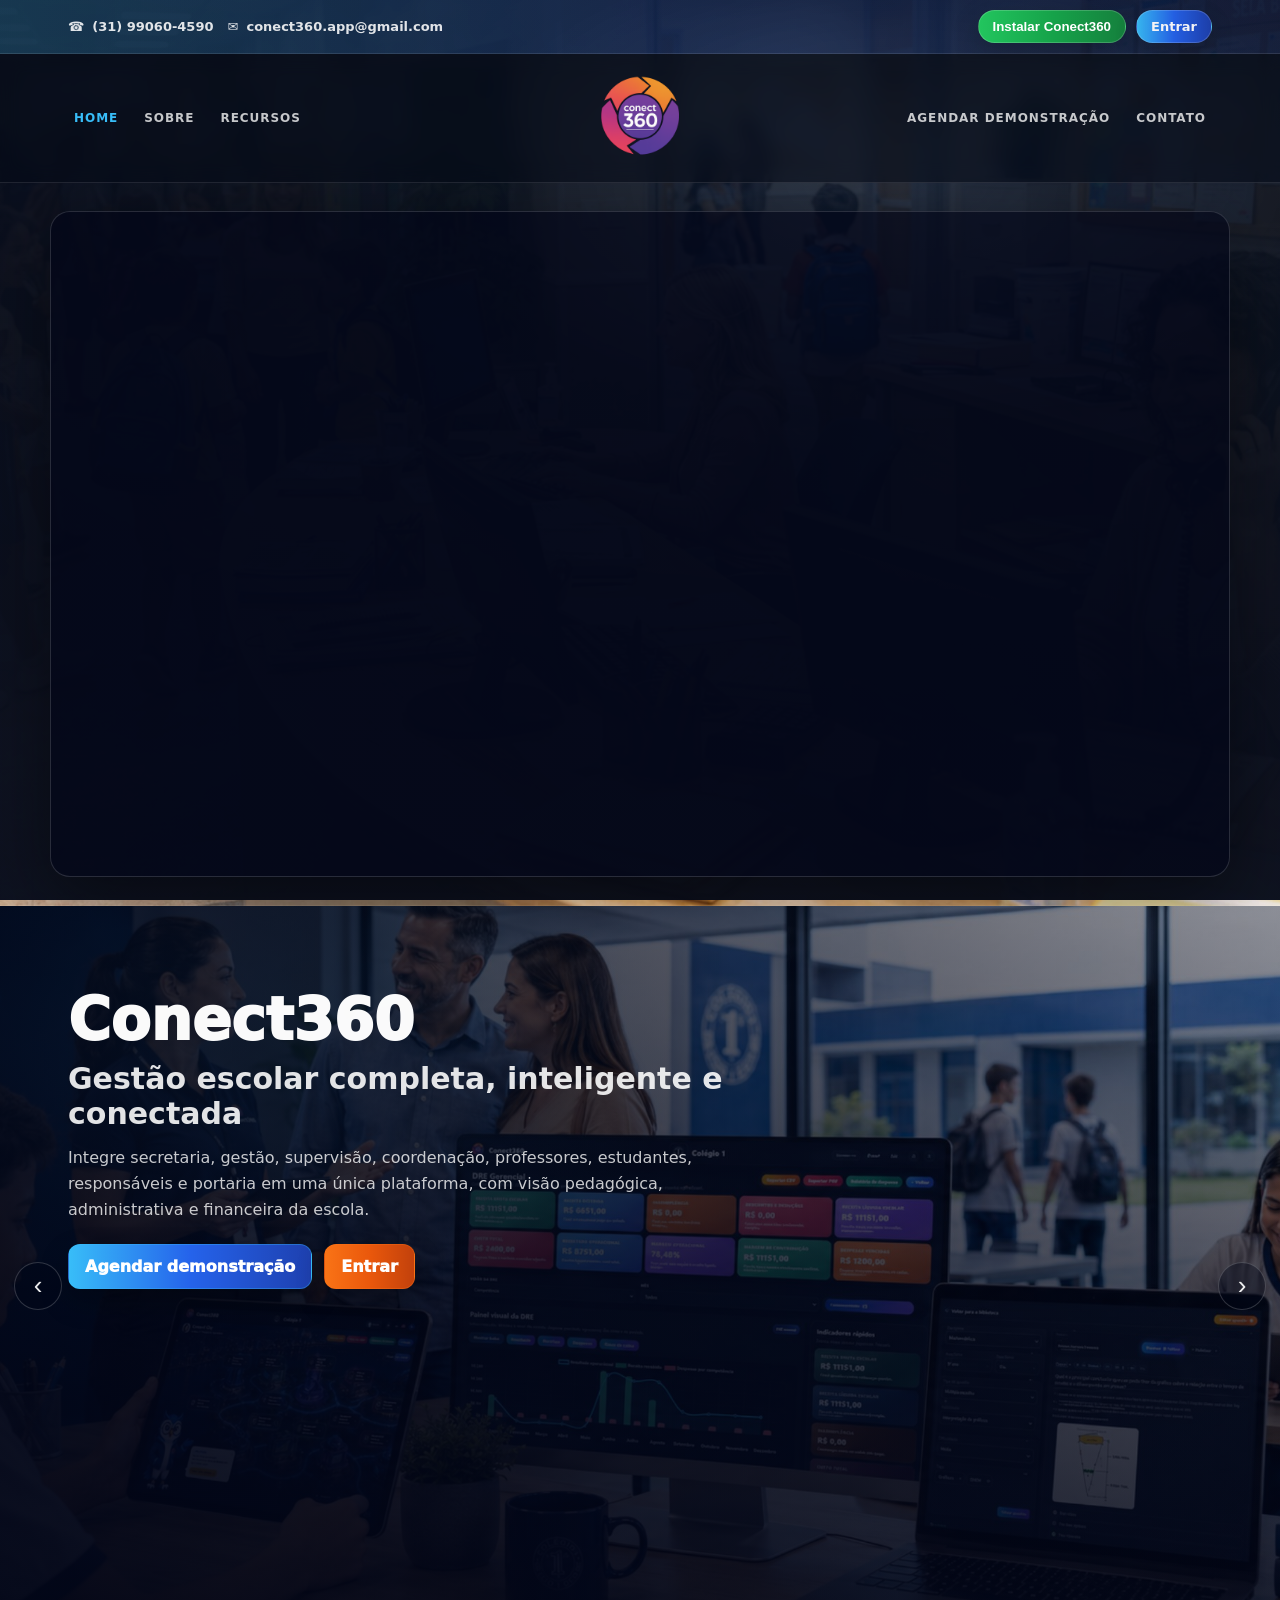
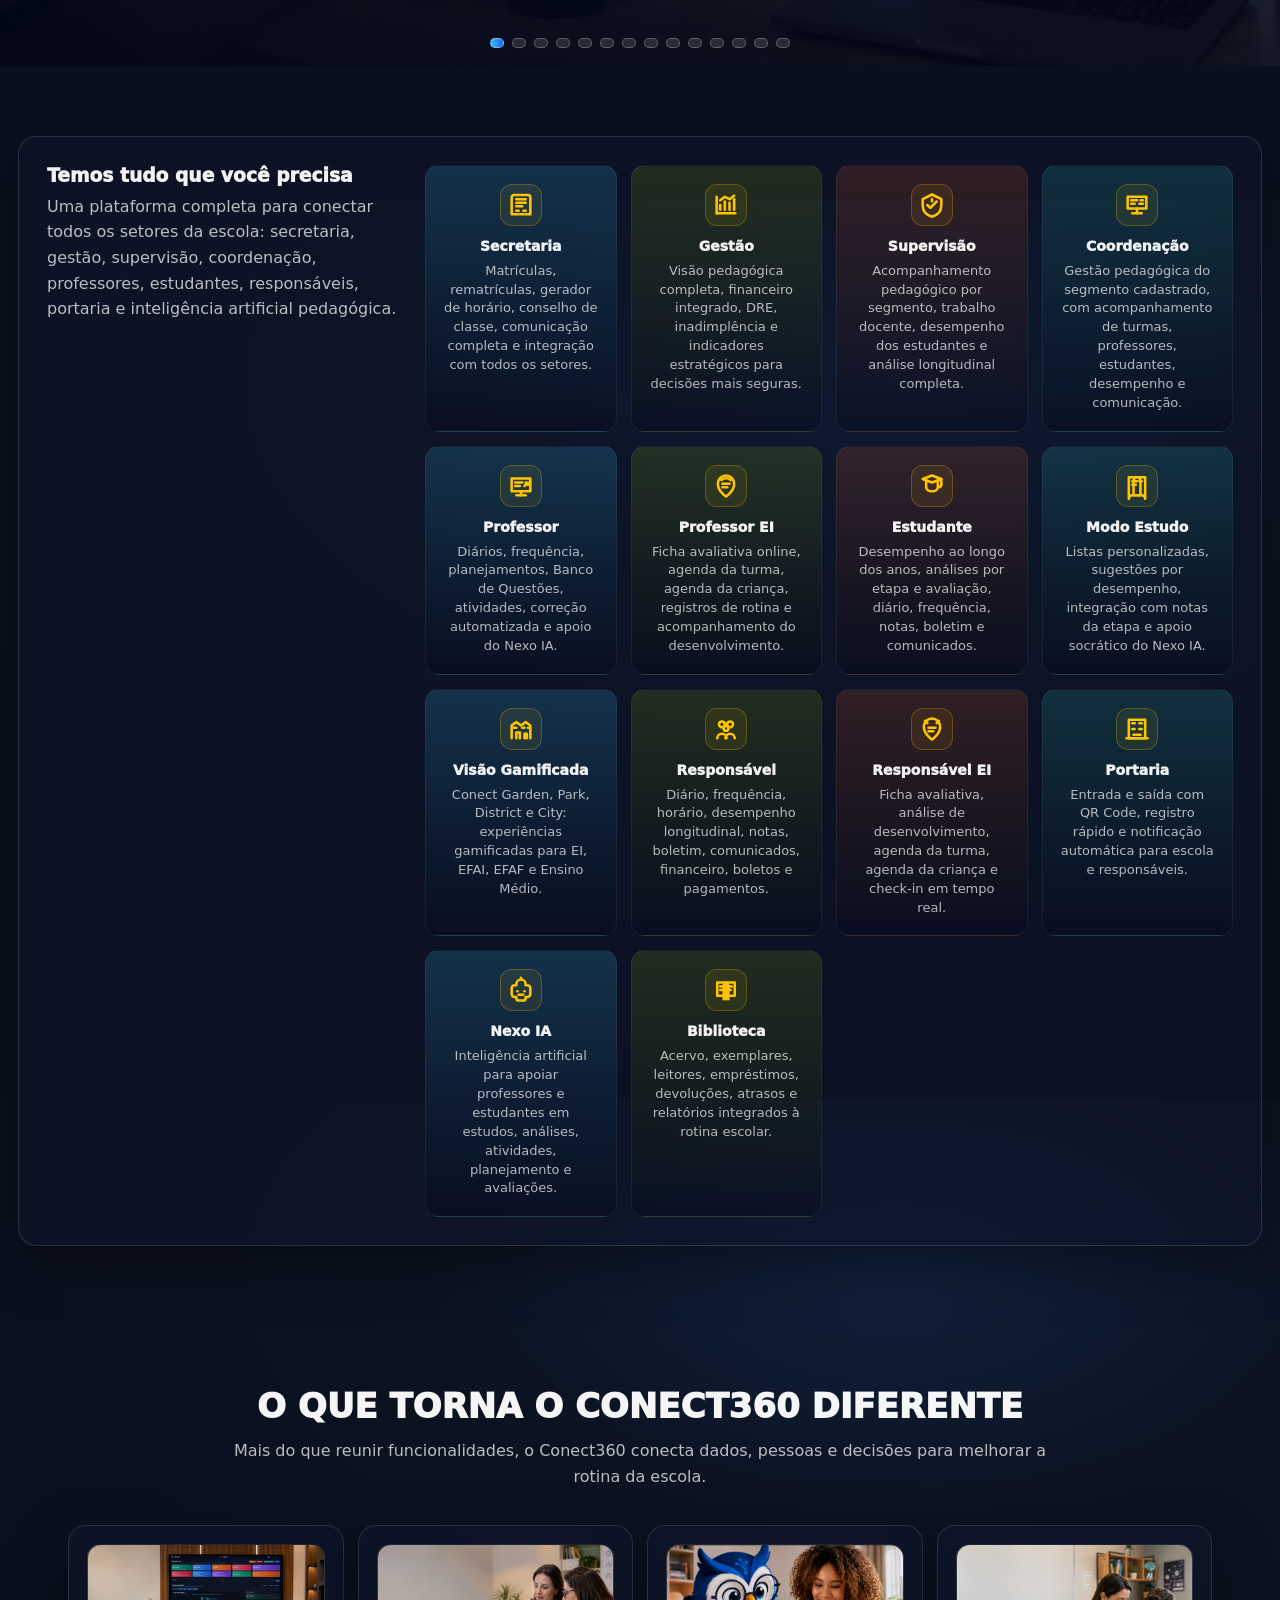
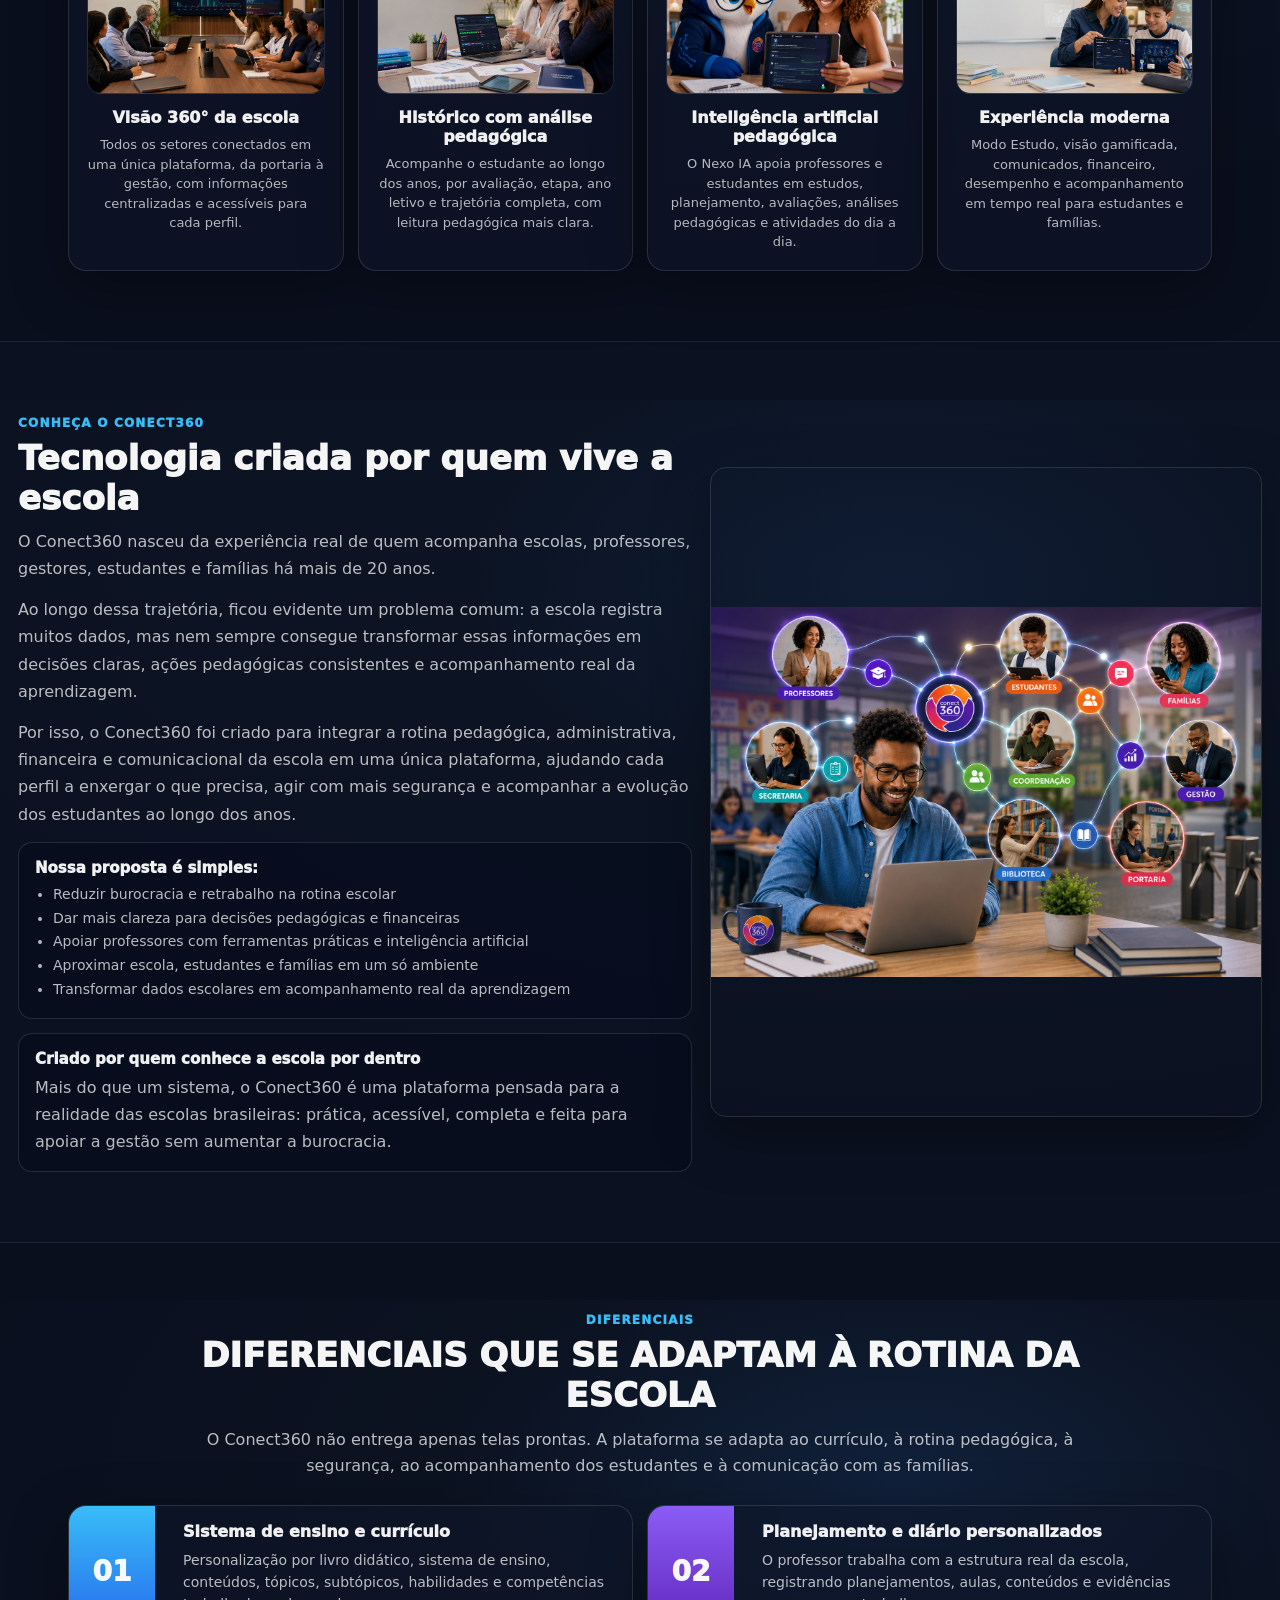
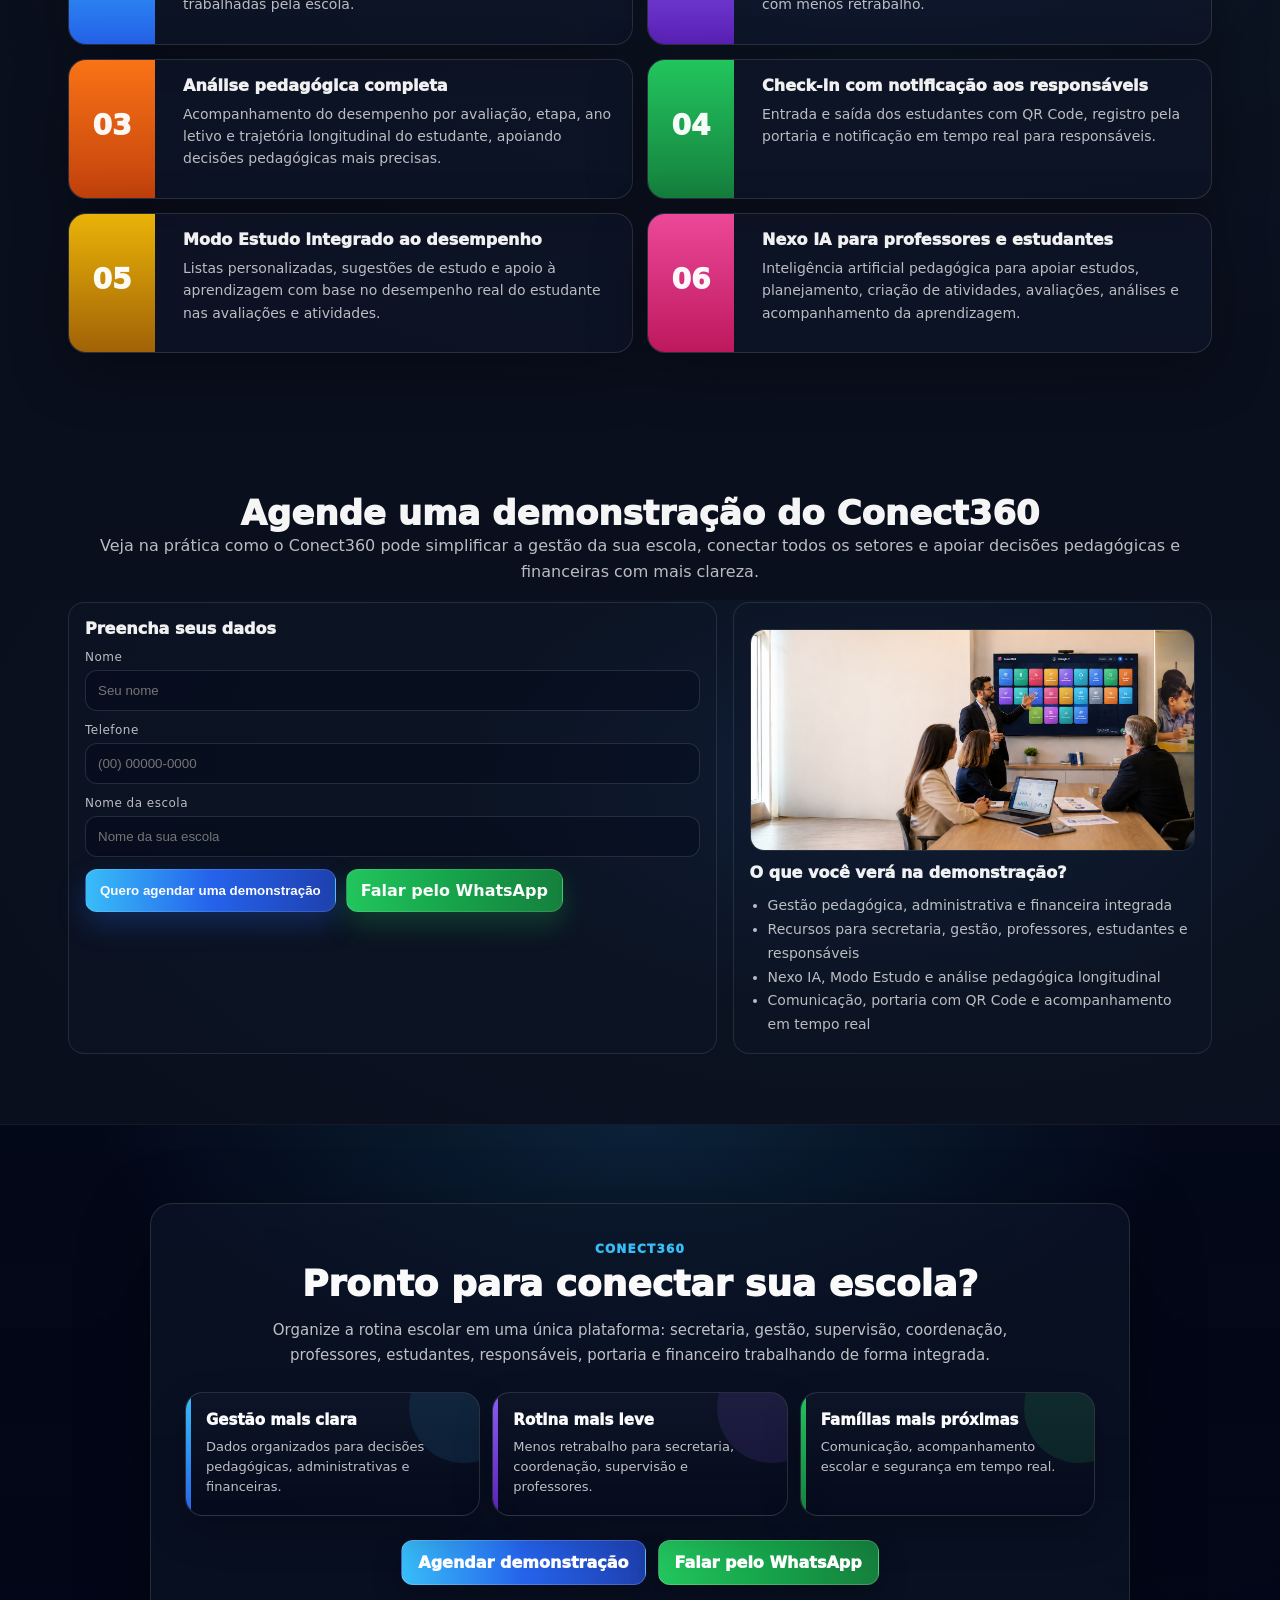
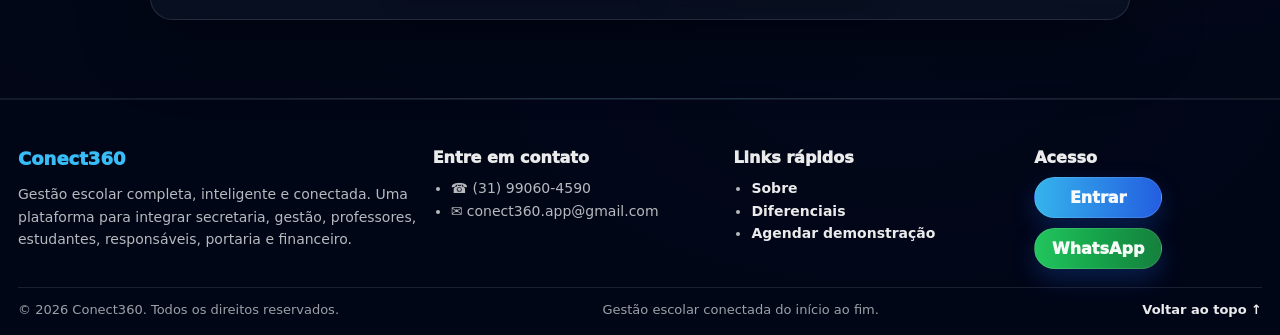
==== commit ef38399d: "Atualiza página Sobre completa" ====
--- a/index.html
+++ b/index.html
@@ -1,25 +1,1844 @@
+
 <!DOCTYPE html>
 <html lang="pt-br">
 <head>
   <meta charset="utf-8">
   <meta name="viewport" content="width=device-width, initial-scale=1">
-  <title>Conect360 — Gestão escolar inteligente</title>
-  <meta name="description" content="Conect360 é uma plataforma SaaS de gestão escolar completa, inteligente e conectada para secretaria, gestão, professores, estudantes, responsáveis, portaria e financeiro.">
-  <link rel="icon" href="assets/img/favicon.png">
-  <link rel="stylesheet" href="assets/css/style.css">
-  <link rel="manifest" href="/manifest.json">
-  <meta name="theme-color" content="#facc15">
-  <link rel="apple-touch-icon" sizes="180x180" href="/assets/img/apple-touch-icon.png">
+  <title>Conect360 — Home</title>
+  <link rel="icon" href="./assets/img/conect360-logo.png">
+  <style>
+    :root{
+      --bg:#0b1220; --card:#131a2e; --muted:#9aa8c7; --white:#f7f8ff;
+
+      /* ✅ Conect360 Blue */
+      --cBlue1:#38bdf8;   /* azul claro */
+      --cBlue2:#2563eb;   /* azul médio */
+      --cBlue3:#1d4ed8;   /* azul mais forte */
+    }
+    html,body{height:100%}
+    *{box-sizing:border-box}
+    body{
+      margin:0; overflow-x:hidden;
+      background:radial-gradient(80% 60% at 70% 20%, #10203a 0%, var(--bg) 45%, #0a0f1e 100%);
+      color:var(--white);
+      font-family:system-ui,-apple-system,Segoe UI,Roboto,Ubuntu,"Helvetica Neue",Arial;
+      position:relative; /* ✅ necessário para o fundo global */
+    }
+
+    /* =====================================================
+       ✅ FUNDO GLOBAL (imagem + overlay)
+       - troque o arquivo em: static/img/bg-escola.jpg
+       ===================================================== */
+    body::before{
+      content:"";
+      position:fixed;
+      inset:0;
+      background-image:url("./assets/img/bg-escola.jpg");
+      background-size:cover;
+      background-position:center;
+      background-repeat:no-repeat;
+      transform:scale(1.02);
+      z-index:-2;
+    }
+    body::after{
+      content:"";
+      position:fixed;
+      inset:0;
+      background:
+        radial-gradient(80% 60% at 70% 20%, rgba(16,32,58,.75) 0%, rgba(11,18,32,.92) 45%, rgba(10,15,30,.96) 100%),
+        linear-gradient(to bottom, rgba(0,0,0,.35), rgba(0,0,0,.55));
+      z-index:-1;
+    }
+
+    /* LAYOUT BASE */
+    .wrap{min-height:100%; display:flex; flex-direction:column}
+    .container{max-width:1100px; margin:0 auto; padding:0 16px}
+    main{flex:1}
+    .page{padding:40px 0}
+
+    /* NAVBAR */
+    header{
+      position:sticky; top:0; z-index:10;
+      background:rgba(11,18,32,.6); backdrop-filter:blur(6px);
+      border-bottom:1px solid rgba(255,255,255,.06);
+    }
+    .nav{
+      width:100%;
+      padding:0 24px;
+      display:flex;
+      align-items:center;
+      justify-content:space-between;
+      height:64px;
+    }
+
+    .nav-left,
+    .nav-right{
+      display:flex;
+      align-items:center;
+      gap:18px;
+    }
+
+    .brand{
+      display:flex; align-items:center; gap:10px;
+      text-decoration:none; color:var(--white); white-space:nowrap;
+    }
+    .brand img{
+      width:68px;
+      height:68px;
+      border-radius:8px;
+    }
+
+    .brand span{
+      font-weight:800;
+      font-size:25px;
+      letter-spacing:.4px;
+    }
+
+    .nav-right{
+      display:flex; align-items:center; gap:18px;
+    }
+
+    /* ✅ "Sobre" vira botão azul Conect360 */
+    .nav-link{
+      display:inline-flex;
+      align-items:center;
+      justify-content:center;
+      color:#ffffff;
+      text-decoration:none;
+      font-weight:700;
+      padding:10px 16px;
+      border-radius:999px;
+      background:linear-gradient(135deg,var(--cBlue1) 0%, var(--cBlue2) 55%, var(--cBlue3) 100%);
+      border:1px solid rgba(255,255,255,.10);
+      box-shadow:0 10px 24px rgba(37,99,235,.25);
+      transition:transform .15s ease, filter .15s ease, box-shadow .15s ease;
+    }
+    .nav-link:hover{
+      filter:brightness(1.05);
+      box-shadow:0 12px 30px rgba(37,99,235,.32);
+    }
+    .nav-link:active{transform:translateY(1px)}
+
+    /* ✅ Botão Entrar azul Conect360 + letras brancas */
+    .btn{
+      display:inline-flex; align-items:center; gap:8px;
+      padding:10px 16px; border-radius:999px; border:0;
+      background:linear-gradient(135deg,var(--cBlue1) 0%, var(--cBlue2) 55%, var(--cBlue3) 100%);
+      color:#ffffff; text-decoration:none; font-weight:800;
+      box-shadow:0 10px 24px rgba(37,99,235,.25);
+      cursor:pointer;
+      border:1px solid rgba(255,255,255,.10);
+      transition:transform .15s ease, filter .15s ease, box-shadow .15s ease;
+    }
+    .btn:hover{
+      filter:brightness(1.05);
+      box-shadow:0 12px 30px rgba(37,99,235,.32);
+    }
+    .btn:active{transform:translateY(1px)}
+
+    /* CARDS / GRID (para páginas internas) */
+    .card{
+      background:var(--card);
+      border:1px solid rgba(255,255,255,.06);
+      border-radius:14px; padding:18px;
+    }
+    .grid{display:grid; gap:18px}
+    @media(min-width:900px){ .grid.cols-3{grid-template-columns:repeat(3,1fr)} }
+
+    /* FOOTER */
+    footer{
+      color:#8ea0c6;
+      padding:20px 24px;
+      border-top:1px solid rgba(255,255,255,.06);
+      width:100%;
+      text-align:left;
+    }
+
+    /* Django messages */
+    .messages{margin:18px 0; display:grid; gap:10px}
+    .msg{padding:10px 14px; border-radius:10px; border:1px solid rgba(255,255,255,.08)}
+    .msg.info{background:#16233f}
+    .msg.success{background:#10361c}
+    .msg.warning{background:#3a2d10}
+    .msg.error{background:#3b1416}
+
+    /* Mobile */
+    @media (max-width:720px){
+      .nav{gap:10px}
+      .brand span{font-size:15px}
+      .nav-right{gap:12px}
+      .btn{padding:8px 14px}
+      .nav-link{padding:8px 14px}
+    }
+
+    
+<style>
+  /* ======================================================
+     HOME (pública) — Layout inspirado em Educational Blocks
+     mantendo identidade Conect360 (Azul + dark)
+     ====================================================== */
+
+  /* ✅ full width limpo (agora sem hack no base) */
+  .home360{
+    width:100%;
+    max-width:100%;
+    margin:0;
+    padding:0;
+  }
+
+  /* TOPBAR */
+  .home360-topbar{
+    background: linear-gradient(90deg, rgba(56,189,248,.22), rgba(37,99,235,.18), rgba(30,64,175,.14));
+    border-bottom: 1px solid rgba(255,255,255,.10);
+  }
+  .home360-topbar .inner{
+    max-width: 1180px;
+    margin: 0 auto;
+    padding: 10px 18px;
+    display:flex;
+    gap:16px;
+    align-items:center;
+    justify-content:space-between;
+    flex-wrap:wrap;
+  }
+  .home360-topbar .left{
+    display:flex;
+    gap:14px;
+    align-items:center;
+    flex-wrap:wrap;
+    color: rgba(255,255,255,.92);
+    font-size: 13px;
+  }
+  .home360-topbar .item{
+    display:inline-flex;
+    gap:8px;
+    align-items:center;
+    opacity:.95;
+  }
+  .home360-topbar .right{
+    display:flex;
+    gap:10px;
+    align-items:center;
+    font-size: 13px;
+  }
+  .home360-topbar a{
+    color: rgba(255,255,255,.92);
+    text-decoration:none;
+    font-weight: 800;
+    opacity:.95;
+  }
+  .home360-topbar a:hover{ text-decoration:underline; opacity:1; }
+
+  /* ✅ botão "Entrar" no TOPBAR — azul Conect360 */
+.home360-topbar .btn{
+  padding: 8px 14px;
+  border-radius: 999px;
+  font-weight: 900;
+  text-decoration:none;
+  display:inline-flex;
+  align-items:center;
+  justify-content:center;
+
+  background: linear-gradient(90deg, #38bdf8, #2563eb, #1e40af);
+  color: #ffffff !important;
+  border: 1px solid rgba(255,255,255,.18);
+  box-shadow: 0 10px 26px rgba(0,0,0,.25);
+}
+.home360-topbar .btn:hover{
+  filter: brightness(1.05);
+  transform: translateY(-1px);
+}
+
+  /* HEADER (menu + logo central) */
+  .home360-header{
+    background: rgba(5,10,22,.55);
+    backdrop-filter: blur(10px);
+    border-bottom: 1px solid rgba(255,255,255,.10);
+    position: sticky;
+    top: 0;
+    z-index: 50;
+  }
+  .home360-header .inner{
+    max-width:1180px;
+    margin:0 auto;
+    padding: 14px 18px;
+    display:grid;
+    grid-template-columns: 1fr auto 1fr;
+    gap:16px;
+    align-items:center;
+  }
+  .home360-nav{
+    display:flex;
+    gap:14px;
+    align-items:center;
+    flex-wrap:wrap;
+    text-transform:uppercase;
+    letter-spacing:.08em;
+    font-weight:900;
+    font-size:12px;
+  }
+  .home360-nav.left{ justify-content:flex-start; }
+  .home360-nav.right{ justify-content:flex-end; }
+
+  .home360-nav a{
+    color: rgba(255,255,255,.90);
+    text-decoration:none;
+    opacity:.85;
+    padding: 8px 6px;
+    border-radius: 10px;
+  }
+  .home360-nav a:hover{
+    opacity:1;
+    background: rgba(255,255,255,.06);
+  }
+  .home360-nav a.active{ opacity:1; color: var(--blue1, #38bdf8); }
+
+  /* ✅ SUA LOGO (badge) */
+  .home360-brand{
+    display:flex;
+    justify-content:center;
+  }
+  .home360-brand .badge{
+  background: transparent;
+  border: 0;
+  border-radius: 0;
+  padding: 0;
+  min-width: auto;
+  box-shadow: none;
+  text-align: center;
+
+  display: flex;
+  flex-direction: column;
+  align-items: center;
+  gap: 8px;
+}
+
+.home360-logo-img{
+  height: 56px;   /* ajuste se quiser */
+  width: auto;
+  display: block;
+}
+
+.home360-logo-name{
+  font-weight: 1000;
+  color: rgba(255,255,255,.96);
+  letter-spacing: .02em;
+  line-height: 1;
+}
+  .home360-brand .title{
+    font-weight: 1000;
+    color: rgba(255,255,255,.96);
+    letter-spacing:.02em;
+  }
+  .home360-brand .sub{
+    margin-top: 4px;
+    font-size: 12px;
+    color: rgba(255,255,255,.80);
+  }
+
+  /* HERO / SLIDER */
+  .home360-hero{
+    position:relative;
+    width:100%;
+    overflow:hidden;
+  }
+  .home360-slide{
+    display:none;
+    min-height: 760px;
+    position:relative;
+    padding: 84px 0 90px;
+    background:
+      radial-gradient(900px 520px at 15% 18%, rgba(56,189,248,.20), transparent 55%),
+      linear-gradient(180deg, rgba(2,6,23,.25), rgba(2,6,23,.88)),
+      var(--bg) center/cover no-repeat;
+  }
+  .home360-slide.active{ display:block; }
+  .home360-slide::before{
+    content:"";
+    position:absolute;
+    inset:0;
+    background: linear-gradient(90deg, rgba(2,6,23,.86) 0%, rgba(2,6,23,.55) 55%, rgba(2,6,23,.25) 100%);
+    pointer-events:none;
+  }
+  .home360-hero .container{
+    max-width:1180px;
+    margin:0 auto;
+    padding:0 18px;
+    position:relative;
+    z-index:2;
+    display:grid;
+    grid-template-columns: 1.2fr .8fr;
+    gap: 18px;
+    align-items:center;
+  }
+  .home360-hero .content{ max-width: 820px; }
+  .home360-hero h1{
+    margin:0 0 10px;
+    font-size: 58px;
+    line-height: 1.05;
+    color: rgba(255,255,255,.98);
+    font-weight: 1000;
+  }
+  .home360-hero h3{
+    margin:0 0 14px;
+    font-size: 30px;
+    font-weight: 800;
+    color: rgba(255,255,255,.92);
+    opacity:.96;
+  }
+  .home360-hero p{
+    margin:0 0 20px;
+    color: rgba(255,255,255,.78);
+    max-width: 720px;
+    line-height: 1.65;
+    font-size: 16px;
+  }
+  .home360-actions{
+    display:flex;
+    gap:12px;
+    flex-wrap:wrap;
+    margin-top: 10px;
+  }
+
+  /* ✅ botões do carrossel (btn-outline) — azul Conect360 */
+.home360 .btn-outline{
+  display:inline-flex;
+  align-items:center;
+  justify-content:center;
+  border-radius: 12px;
+  padding: 12px 16px;
+  font-weight: 1000;
+  text-decoration:none;
+
+  background: linear-gradient(90deg, #38bdf8, #2563eb, #1e40af);
+  color: #061023 !important;
+  border: 1px solid rgba(255,255,255,.18);
+  box-shadow: 0 12px 28px rgba(0,0,0,.28);
+}
+.home360 .btn-outline:hover{
+  filter: brightness(1.06);
+  transform: translateY(-1px);
+}
+  .home360 .btn-outline:hover{
+    background: rgba(15,23,42,.55);
+  }
+
+  /* Controles do slider */
+  .home360-ctrl{
+    position:absolute;
+    top:50%;
+    transform: translateY(-50%);
+    width: 48px;
+    height: 48px;
+    border-radius: 999px;
+    border: 1px solid rgba(255,255,255,.18);
+    background: rgba(2,6,23,.40);
+    color: rgba(255,255,255,.92);
+    font-size: 26px;
+    cursor:pointer;
+    z-index: 5;
+  }
+  .home360-ctrl:hover{ background: rgba(2,6,23,.60); }
+  .home360-ctrl.prev{ left: 14px; }
+  .home360-ctrl.next{ right: 14px; }
+
+  .home360-dots{
+    position:absolute;
+    bottom: 18px;
+    left: 0; right: 0;
+    display:flex;
+    justify-content:center;
+    gap: 8px;
+    z-index: 6;
+  }
+  .home360-dot{
+    width: 10px;
+    height: 10px;
+    border-radius: 999px;
+    border: 1px solid rgba(255,255,255,.25);
+    background: rgba(255,255,255,.12);
+    cursor:pointer;
+  }
+  .home360-dot.active{
+    background: linear-gradient(90deg, #38bdf8, #2563eb);
+    border-color: rgba(255,255,255,.35);
+  }
+
+  /* SERVICES */
+  .home360-services{
+    width:100%;
+    padding: 70px 0;
+  }
+
+  .home360-services .wrap{
+    width:100vw !important;
+    max-width:none !important;
+    margin-left:calc(50% - 50vw) !important;
+    margin-right:calc(50% - 50vw) !important;
+    padding: 0 18px;
+  }
+
+  .home360-services .box{
+    width:100%;
+    max-width:none;
+    background: rgba(15,23,42,.55);
+    border: 1px solid rgba(255,255,255,.12);
+    border-radius: 18px;
+    box-shadow: 0 18px 55px rgba(0,0,0,.35);
+    padding: 28px;
+
+    display: grid;
+    grid-template-columns: 360px 1fr;
+    gap: 18px;
+    align-items: start;
+  }
+  .home360-services .intro h3{ margin:0 0 8px; color: rgba(255,255,255,.95); font-weight: 1000; }
+  .home360-services .intro p{ margin:0; color: rgba(255,255,255,.72); line-height: 1.6; }
+  .home360-services .grid{
+    display: grid;
+    grid-template-columns: repeat(auto-fit, minmax(170px, 1fr));
+    gap: 14px;
+    width:100%;
+    overflow: visible;
+  }
+  .home360-services .card h6{ margin: 10px 0 4px; font-weight: 1000; color: rgba(255,255,255,.94); font-size: 14px; }
+  .home360-services .card p{ margin: 0; color: rgba(255,255,255,.70); font-size: 13px; line-height: 1.45; }
+  
+  /* ✅ CENTRALIZAÇÃO (ícone, título e texto) — cards "Temos tudo que você precisa" */
+  .home360-services .grid .card{
+    text-align: center;
+    display: flex;
+    flex-direction: column;
+    align-items: center;
+  }
+  .home360-services .grid .card .ico{
+    margin: 0 auto 12px;
+  }
+  .home360-services .grid .card h6{
+    width: 100%;
+    text-align: center;
+    margin: 0 0 8px;
+  }
+  .home360-services .grid .card p{
+    width: 100%;
+    text-align: center;
+    margin: 0;
+  }
+
+  .home360-services .ico{
+  width: 42px;
+  height: 42px;
+  border-radius: 12px;
+  display:flex;
+  align-items:center;
+  justify-content:center;
+
+  /* estilo “ícone amarelo outline” */
+  background: rgba(255,197,0,.08);
+  border: 1px solid rgba(255,197,0,.25);
+  color: #ffc500; /* amarelo */
+}
+
+/* SVG outline dentro do quadradinho */
+.home360-services .ico svg{
+  width: 28px;
+  height: 28px;
+  stroke: currentColor;
+  fill: none;
+  stroke-width: 2.2;
+  stroke-linecap: round;
+  stroke-linejoin: round;
+}
+  .home360-services .card.bg1{ background: linear-gradient(180deg, rgba(56,189,248,.18), rgba(2,6,23,.35)); }
+  .home360-services .card.bg2{ background: linear-gradient(180deg, rgba(145,183,7,.16), rgba(2,6,23,.35)); }
+  .home360-services .card.bg3{ background: linear-gradient(180deg, rgba(239,89,33,.16), rgba(2,6,23,.35)); }
+  .home360-services .card.bg4{ background: linear-gradient(180deg, rgba(45,199,195,.16), rgba(2,6,23,.35)); }
+
+  /* SEÇÕES gerais */
+  .home360-section{ padding: 70px 0; width:100%; }
+  .home360-section .wrap{ max-width:1180px; margin:0 auto; padding:0 18px; }
+  .home360-section h2{
+    margin:0;
+    text-align:center;
+    font-size: 34px;
+    font-weight: 1000;
+    color: rgba(255,255,255,.96);
+  }
+  .home360-section .sub{
+    margin: 12px auto 26px;
+    text-align:center;
+    color: rgba(255,255,255,.72);
+    max-width: 860px;
+    line-height: 1.6;
+  }
+
+  /* Popular */
+  .home360-courses{ display:grid; grid-template-columns: repeat(4, minmax(0, 1fr)); gap: 14px; margin-top: 10px; }
+  .home360-course{
+    background: rgba(15,23,42,.55);
+    border: 1px solid rgba(255,255,255,.12);
+    border-radius: 18px;
+    overflow:hidden;
+    box-shadow: 0 18px 55px rgba(0,0,0,.35);
+  }
+  .home360-course .top{ padding: 18px; }
+  .home360-course .thumb{
+    width:100%;
+    height: 150px;
+    border-radius: 14px;
+    background: linear-gradient(180deg, rgba(255,255,255,.08), rgba(2,6,23,.55));
+    border: 1px solid rgba(255,255,255,.10);
+    overflow:hidden;
+    display:flex;
+    align-items:center;
+    justify-content:center;
+  }
+  .home360-course .thumb img{ width:100%; height:100%; object-fit:cover; display:block; opacity:.95; }
+  .home360-course h5{ margin: 14px 0 8px; text-align:center; color: rgba(255,255,255,.94); font-weight: 1000; font-size: 16px; }
+  .home360-course p{ margin:0; text-align:center; color: rgba(255,255,255,.70); font-size: 13px; line-height: 1.5; }
+  .home360-course .bottom{
+    padding: 14px 18px 18px;
+    border-top: 1px solid rgba(255,255,255,.08);
+    display:flex;
+    justify-content:center;
+  }
+
+  /* ABOUT */
+
+  /* ABOUT — deixar a seção mais larga que o padrão */
+  .home360-about .wrap{
+    max-width: 2200px;
+  }
+  .home360-about{
+    background: rgba(15,23,42,.35);
+    border-top: 1px solid rgba(255,255,255,.08);
+    border-bottom: 1px solid rgba(255,255,255,.08);
+  }
+  .home360-kicker{
+    display:inline-block;
+    color: #38bdf8;
+    font-weight: 1000;
+    letter-spacing:.10em;
+    text-transform: uppercase;
+    font-size: 12px;
+    margin-bottom: 8px;
+  }
+  .home360-about .cols{
+    display:grid;
+    grid-template-columns: 1.1fr .9fr;
+    gap: 18px;
+    align-items:stretch;
+  }
+  .home360-about h2{ text-align:left; margin:0 0 10px; font-size: 34px; }
+  .home360-about .text{ color: rgba(255,255,255,.72); line-height:1.7; margin: 0 0 14px; }
+  .home360-about .highlight{
+    background: rgba(2,6,23,.35);
+    border: 1px solid rgba(255,255,255,.12);
+    border-radius: 14px;
+    padding: 16px;
+    margin-top: 14px;
+  }
+  .home360-about .highlight h4{ margin:0 0 6px; color: rgba(255,255,255,.94); font-weight: 1000; font-size: 15px; }
+  .home360-about ul{ margin: 0; padding-left: 18px; color: rgba(255,255,255,.72); line-height: 1.7; font-size: 14px; }
+  .home360-about .tiles{ display:grid; grid-template-columns: repeat(2, minmax(0,1fr)); gap: 12px; }
+  .home360-about .tile{
+    border-radius: 14px;
+    border: 1px solid rgba(255,255,255,.12);
+    background: linear-gradient(180deg, rgba(2,6,23,.25), rgba(2,6,23,.65)), var(--bg) center/cover no-repeat;
+    min-height: 160px;
+  }
+
+  .home360-about .about-visual{
+    min-width: 0;
+    display: flex;
+    align-items: center;
+    justify-content: center;
+  }
+
+  .home360-about .about-visual img{
+    width: 100%;
+    height: 100%;
+    max-height: 650px;
+    display: block;
+    object-fit: contain;
+    object-position: center;
+    border-radius: 16px;
+    border: 1px solid rgba(255,255,255,.12);
+    box-shadow: 0 18px 55px rgba(0,0,0,.35);
+  }
+
+  /* EVENTS */
+  .home360-events .head{
+    display:grid;
+    grid-template-columns: auto 1fr;
+    gap: 16px;
+    align-items:end;
+    margin-bottom: 18px;
+  }
+
+  .home360-events .head p{
+    margin:0;
+    color: rgba(255,255,255,.72);
+    line-height: 1.6;
+  }
+
+  .home360-events .head.home360-events-head-full{
+    display:block;
+    max-width: 980px;
+    margin: 0 auto 26px;
+    text-align:center;
+  }
+
+  .home360-events .head.home360-events-head-full .home360-kicker{
+    display:block;
+    text-align:center;
+    margin-bottom: 8px;
+  }
+
+  .home360-events .head.home360-events-head-full p{
+    max-width: 900px;
+    margin: 12px auto 0;
+    text-align:center;
+    color: rgba(255,255,255,.72);
+    line-height: 1.6;
+  }
+  .home360-events .list{ display:grid; grid-template-columns: repeat(2, minmax(0,1fr)); gap: 14px; }
+  .home360-event{
+    display:grid;
+    grid-template-columns: 86px 1fr;
+    gap: 12px;
+    background: rgba(15,23,42,.55);
+    border: 1px solid rgba(255,255,255,.12);
+    border-radius: 18px;
+    overflow:hidden;
+    box-shadow: 0 18px 55px rgba(0,0,0,.35);
+  }
+  .home360-event .date{
+    background: linear-gradient(180deg, #2563eb, #1e40af);
+    display:flex;
+    flex-direction:column;
+    align-items:center;
+    justify-content:center;
+    padding: 16px 0;
+    color: rgba(255,255,255,.96);
+  }
+
+  .home360-events .list .home360-event:nth-child(1) .date{
+    background: linear-gradient(180deg, #38bdf8, #2563eb);
+  }
+
+  .home360-events .list .home360-event:nth-child(2) .date{
+    background: linear-gradient(180deg, #8b5cf6, #5b21b6);
+  }
+
+  .home360-events .list .home360-event:nth-child(3) .date{
+    background: linear-gradient(180deg, #f97316, #c2410c);
+  }
+
+  .home360-events .list .home360-event:nth-child(4) .date{
+    background: linear-gradient(180deg, #22c55e, #15803d);
+  }
+
+  .home360-events .list .home360-event:nth-child(5) .date{
+    background: linear-gradient(180deg, #eab308, #a16207);
+  }
+
+  .home360-events .list .home360-event:nth-child(6) .date{
+    background: linear-gradient(180deg, #ec4899, #be185d);
+  }
+  .home360-event .date .n{ font-size: 28px; font-weight: 1000; line-height: 1; }
+  .home360-event .date .m{ margin-top: 6px; font-size: 12px; letter-spacing:.14em; font-weight: 1000; opacity:.95; }
+  .home360-event .body{ padding: 16px; }
+  .home360-event h6{ margin: 0 0 8px; font-weight: 1000; color: rgba(255,255,255,.94); font-size: 16px; }
+  .home360-event .body p{ margin: 0 0 12px; color: rgba(255,255,255,.72); line-height: 1.6; font-size: 14px; }
+
+  /* FEATURED */
+  /* DEMO (substitui a seção de comunicação por formulário) */
+  .home360-comunicacao .wrap{
+    max-width: 1180px; /* se quiser mais largo, pode subir p/ 1440px */
+  }
+
+  .home360-title{
+    text-align:center;
+    margin: 0 0 6px;
+    font-size: 34px;
+    font-weight: 1000;
+  }
+
+  .home360-subtitle{
+    text-align:center;
+    margin: 0 0 18px;
+    color: rgba(255,255,255,.72);
+    line-height: 1.6;
+  }
+
+  .demo-grid{
+    display:grid;
+    grid-template-columns: 1.15fr .85fr;
+    gap: 16px;
+    align-items: stretch;
+  }
+
+  .demo-card{
+    background: rgba(15,23,42,.35);
+    border: 1px solid rgba(255,255,255,.10);
+    border-radius: 16px;
+    padding: 16px;
+  }
+
+  .demo-card h3{
+    margin: 0 0 12px;
+    font-size: 16px;
+    font-weight: 1000;
+    color: rgba(255,255,255,.94);
+  }
+  .demo-info-title{
+    text-align: center;
+    margin: 10px 0 12px;
+  }
+
+  .demo-form label{
+    display:block;
+    margin-bottom: 12px;
+  }
+
+  .demo-form label span{
+    display:block;
+    font-size: 12px;
+    letter-spacing:.04em;
+    color: rgba(255,255,255,.72);
+    margin: 0 0 6px;
+  }
+
+  .demo-form input{
+    width: 100%;
+    padding: 12px 12px;
+    border-radius: 12px;
+    border: 1px solid rgba(255,255,255,.12);
+    background: rgba(2,6,23,.35);
+    color: rgba(255,255,255,.92);
+    outline: none;
+  }
+
+  .demo-form input:focus{
+    border-color: rgba(56,189,248,.55);
+    box-shadow: 0 0 0 3px rgba(56,189,248,.12);
+  }
+
+  .demo-actions{
+    display:flex;
+    gap: 10px;
+    flex-wrap: wrap;
+    margin-top: 8px;
+  }
+
+  .btn360{
+    display:inline-flex;
+    align-items:center;
+    justify-content:center;
+    gap: 8px;
+    padding: 11px 14px;
+    border-radius: 12px;
+    font-weight: 900;
+    border: 1px solid rgba(255,255,255,.12);
+    text-decoration:none;
+    cursor:pointer;
+  }
+
+  .btn360-primary{
+    color: rgba(255,255,255,.98);
+    background: linear-gradient(90deg, #38bdf8, #2563eb, #1e40af);
+    box-shadow: 0 12px 28px rgba(37,99,235,.28);
+  }
+
+  .btn360-whats{
+    color: rgba(255,255,255,.98);
+    background: linear-gradient(90deg, #22c55e, #16a34a, #15803d);
+    box-shadow: 0 12px 28px rgba(34,197,94,.24);
+  }
+
+  .btn360-primary:hover,
+  .btn360-whats:hover{
+    filter: brightness(1.06);
+    transform: translateY(-1px);
+  }
+
+  .demo-info ul{
+    margin: 0;
+    padding-left: 18px;
+    color: rgba(255,255,255,.72);
+    line-height: 1.7;
+    font-size: 14px;
+  }
+  .demo-media{
+  width: 100%;
+  border-radius: 14px;
+  border: 1px solid rgba(255,255,255,.12);
+  overflow: hidden;
+  background: rgba(2,6,23,.35);
+  margin: 10px 0 12px;
+}
+
+.demo-media img{
+  width: 100%;
+  height: 220px;
+  display: block;
+  object-fit: cover;
+}
+
+  /* Responsivo */
+  @media (max-width: 980px){
+    .demo-grid{ grid-template-columns: 1fr; }
+  }
+
+  /* TESTIMONIAL */
+  .home360-testimonial{ position:relative; padding: 80px 0; }
+  .home360-testimonial::before{
+    content:"";
+    position:absolute;
+    inset:0;
+    background:
+      radial-gradient(900px 500px at 20% 10%, rgba(56,189,248,.10), transparent 60%),
+      linear-gradient(180deg, rgba(2,6,23,.55), rgba(2,6,23,.92));
+    border-top: 1px solid rgba(255,255,255,.08);
+    border-bottom: 1px solid rgba(255,255,255,.08);
+  }
+  .home360-testimonial .wrap{
+    position:relative;
+    z-index:2;
+    max-width:1180px;
+    margin:0 auto;
+    padding:0 18px;
+  }
+  .home360-testimonial .card{
+    max-width: 760px;
+    margin: 0 auto;
+    background: rgba(15,23,42,.65);
+    border: 1px solid rgba(255,255,255,.12);
+    border-radius: 18px;
+    box-shadow: 0 18px 55px rgba(0,0,0,.35);
+    padding: 22px;
+  }
+  .home360-testimonial .head{ display:flex; gap:12px; align-items:center; margin-bottom: 12px; }
+  .home360-testimonial .avatar{ width: 52px; height: 52px; border-radius: 999px; background: linear-gradient(180deg, #38bdf8, #2563eb); }
+  .home360-testimonial .name{ font-weight: 1000; color: rgba(255,255,255,.96); }
+  .home360-testimonial .role{ color: rgba(255,255,255,.72); font-size: 13px; margin-top: 2px; }
+  .home360-testimonial .text{ margin:0 0 10px; color: rgba(255,255,255,.88); line-height: 1.65; }
+  .home360-testimonial .stars{ color: #38bdf8; font-weight: 1000; letter-spacing:.12em; }
+
+  .home360-cta-final{
+    position:relative;
+    padding: 78px 0;
+    border-top: 1px solid rgba(255,255,255,.08);
+    border-bottom: 1px solid rgba(255,255,255,.08);
+    background:
+      radial-gradient(900px 420px at 50% 0%, rgba(56,189,248,.14), transparent 60%),
+      linear-gradient(180deg, rgba(2,6,23,.72), rgba(2,6,23,.95));
+  }
+
+  .home360-cta-final .wrap{
+    max-width: 1180px;
+    margin: 0 auto;
+    padding: 0 18px;
+  }
+
+  .home360-cta-final .cta-box{
+    max-width: 980px;
+    margin: 0 auto;
+    text-align:center;
+    background: rgba(15,23,42,.58);
+    border: 1px solid rgba(255,255,255,.12);
+    border-radius: 22px;
+    box-shadow: 0 22px 70px rgba(0,0,0,.35);
+    padding: 34px;
+  }
+
+  .home360-cta-final h2{
+    margin: 0;
+    color: rgba(255,255,255,.98);
+    font-size: 36px;
+    line-height: 1.12;
+    font-weight: 1000;
+  }
+
+  .home360-cta-final .cta-text{
+    max-width: 800px;
+    margin: 14px auto 0;
+    color: rgba(255,255,255,.74);
+    line-height: 1.65;
+    font-size: 15px;
+  }
+
+  .cta-final-grid{
+    display:grid;
+    grid-template-columns: repeat(3, minmax(0, 1fr));
+    gap: 12px;
+    margin-top: 24px;
+  }
+
+  .cta-final-item{
+    position: relative;
+    overflow: hidden;
+    text-align:left;
+    background: linear-gradient(180deg, rgba(15,23,42,.72), rgba(2,6,23,.46));
+    border: 1px solid rgba(255,255,255,.14);
+    border-radius: 18px;
+    padding: 18px 18px 18px 20px;
+    box-shadow: 0 16px 38px rgba(0,0,0,.22);
+  }
+
+  .cta-final-item::before{
+    content:"";
+    position:absolute;
+    left:0;
+    top:0;
+    bottom:0;
+    width:5px;
+    background: linear-gradient(180deg, #38bdf8, #2563eb);
+  }
+
+  .cta-final-item:nth-child(2)::before{
+    background: linear-gradient(180deg, #8b5cf6, #5b21b6);
+  }
+
+  .cta-final-item:nth-child(3)::before{
+    background: linear-gradient(180deg, #22c55e, #15803d);
+  }
+
+  .cta-final-item::after{
+    content:"";
+    position:absolute;
+    right:-40px;
+    top:-40px;
+    width:110px;
+    height:110px;
+    border-radius:999px;
+    background: rgba(56,189,248,.10);
+  }
+
+  .cta-final-item:nth-child(2)::after{
+    background: rgba(139,92,246,.12);
+  }
+
+  .cta-final-item:nth-child(3)::after{
+    background: rgba(34,197,94,.12);
+  }
+
+  .cta-final-item strong{
+    position:relative;
+    z-index:1;
+    display:block;
+    color: rgba(255,255,255,.98);
+    font-weight: 1000;
+    margin-bottom: 8px;
+    font-size: 15px;
+  }
+
+  .cta-final-item span{
+    position:relative;
+    z-index:1;
+    display:block;
+    color: rgba(255,255,255,.74);
+    font-size: 13px;
+    line-height: 1.55;
+  }
+
+  .cta-final-item:hover{
+    transform: translateY(-2px);
+    border-color: rgba(56,189,248,.28);
+    box-shadow: 0 20px 48px rgba(0,0,0,.30);
+  }
+
+  .cta-final-actions{
+    margin-top: 24px;
+    justify-content:center;
+  }
+
+  .cta-final-actions .btn-outline{
+    color: #ffffff !important;
+  }
+
+  .cta-final-actions .cta-whats{
+    background: linear-gradient(90deg, #22c55e, #16a34a, #15803d);
+  }
+
+  /* FOOTER */
+  .home360-footer{
+    background: rgba(2,6,23,.92);
+    border-top: 1px solid rgba(255,255,255,.08);
+    padding: 48px 0 18px;
+  }
+  .home360-footer .wrap{ max-width:none; margin:0 auto; padding: 0 18px; }
+  .home360-footer .grid{
+    display:grid;
+    grid-template-columns: 1.4fr 1fr 1fr .8fr;
+    gap: 16px;
+    align-items:start;
+  }
+  .home360-footer .brand{ font-weight: 1000; font-size: 18px; margin-bottom: 8px; color: #38bdf8; }
+  .home360-footer p, .home360-footer li{ color: rgba(255,255,255,.72); font-size: 14px; line-height: 1.6; }
+  .home360-footer h4{ margin: 0 0 10px; color: rgba(255,255,255,.92); font-weight: 1000; }
+  .home360-footer ul{ margin:0; padding-left: 18px; }
+  .home360-footer a{ color: rgba(255,255,255,.92); text-decoration:none; font-weight: 800; }
+  .home360-footer a:hover{ text-decoration:underline; }
+  .home360-footer .bottom{
+    margin-top: 18px;
+    padding-top: 14px;
+    border-top: 1px solid rgba(255,255,255,.10);
+    display:flex;
+    justify-content:space-between;
+    gap: 12px;
+    color: rgba(255,255,255,.62);
+    font-size: 13px;
+  }
+  .home360-footer .footer-actions{
+    display:flex;
+    flex-direction:column;
+    gap:10px;
+    align-items:flex-start;
+  }
+
+  .home360-footer .footer-actions a{
+    display:inline-flex;
+    align-items:center;
+    justify-content:center;
+    min-width: 128px;
+    padding: 10px 16px;
+    border-radius: 999px;
+    color: rgba(255,255,255,.96) !important;
+    border: 1px solid rgba(255,255,255,.12) !important;
+    text-decoration: none;
+    font-weight: 1000;
+  }
+
+  .home360-footer .footer-actions .btn{
+    background: linear-gradient(90deg, rgba(56,189,248,.95), rgba(37,99,235,.95)) !important;
+  }
+
+  .home360-footer .footer-actions .footer-whats{
+    background: linear-gradient(90deg, #22c55e, #16a34a, #15803d) !important;
+  }
+
+  .home360-footer .footer-actions a:hover{
+    text-decoration: none;
+    filter: brightness(1.06);
+    transform: translateY(-1px);
+  }
+
+  /* ✅ BOTÃO INSTALAR CONECT360 */
+  .btn-install-conect360{
+    display:inline-flex;
+    align-items:center;
+    justify-content:center;
+    gap:8px;
+    padding: 8px 14px;
+    border-radius: 999px;
+    font-weight: 900;
+    text-decoration:none;
+    cursor:pointer;
+    border: 1px solid rgba(255,255,255,.18);
+    background: linear-gradient(90deg, #22c55e, #16a34a, #15803d);
+    color: #ffffff !important;
+    box-shadow: 0 10px 26px rgba(0,0,0,.25);
+  }
+
+  .btn-install-conect360:hover{
+    filter: brightness(1.06);
+    transform: translateY(-1px);
+  }
+
+  /* RESPONSIVO */
+  @media (max-width: 980px){
+    .home360-header .inner{ grid-template-columns: 1fr; gap: 12px; }
+    .home360-nav.left, .home360-nav.right{ justify-content:center; }
+    .home360-hero .container{ grid-template-columns: 1fr; }
+    .home360-services .box{ grid-template-columns: 1fr; }
+    .home360-services .grid{ grid-template-columns: repeat(2, minmax(0,1fr)); }
+    .home360-courses{ grid-template-columns: repeat(2, minmax(0,1fr)); }
+    .home360-about .cols{ grid-template-columns: 1fr; }
+    .home360-events .list{ grid-template-columns: 1fr; }
+    .home360-featured .grid{ grid-template-columns: 1fr; }
+    .home360-footer .grid{ grid-template-columns: 1fr 1fr; }
+  }
+  @media (max-width: 560px){
+    .home360-services .grid{ grid-template-columns: 1fr; }
+    .home360-courses{ grid-template-columns: 1fr; }
+    .home360-footer .grid{ grid-template-columns: 1fr; }
+    .home360-hero h1{ font-size: 42px; }
+    .home360-hero h3{ font-size: 24px; }
+    .home360-slide{ min-height: 680px; }
+  }
+
+/* ✅ CARROSSEL: força o botão .btn (Entrar) a ficar azul Conect360 */
+.home360-hero .btn{
+  display:inline-flex;
+  align-items:center;
+  justify-content:center;
+  border-radius: 12px;
+  padding: 12px 16px;
+  font-weight: 1000;
+  text-decoration:none;
+
+  background: linear-gradient(90deg, #38bdf8, #2563eb, #1e40af);
+  color: #ffffff !important;
+  border: 1px solid rgba(255,255,255,.18);
+  box-shadow: 0 12px 28px rgba(0,0,0,.28);
+}
+.home360-hero .btn:hover{
+  filter: brightness(1.06);
+  transform: translateY(-1px);
+}
+
+/* ✅ texto branco nos botões do carrossel */
+.home360-hero .btn-outline{
+  color: #ffffff !important;
+}
+
+/* ✅ botões do carrossel com cores diferentes */
+.home360-hero .home360-actions a:nth-child(1){
+  background: linear-gradient(90deg, #38bdf8, #2563eb, #1e40af) !important;
+  color: #ffffff !important;
+  border-color: rgba(56,189,248,.35) !important;
+}
+
+.home360-hero .home360-actions a:nth-child(2){
+  background: linear-gradient(90deg, #f97316, #ea580c, #c2410c) !important;
+  color: #ffffff !important;
+  border-color: rgba(249,115,22,.35) !important;
+}
+
+.home360-hero .home360-actions a:nth-child(3){
+  background: linear-gradient(90deg, #22c55e, #16a34a, #15803d) !important;
+  color: #ffffff !important;
+  border-color: rgba(34,197,94,.35) !important;
+}
+
+.home360-hero .home360-actions a:hover{
+  filter: brightness(1.08);
+  transform: translateY(-1px);
+}
+
+/* ======================================================
+   MOBILE — somente página pública sobre/home
+   Não altera desktop
+   ====================================================== */
+@media (max-width: 720px){
+  .home360{
+    overflow-x:hidden;
+  }
+
+  .home360-topbar .inner{
+    padding: 10px 14px;
+    gap: 10px;
+    justify-content:center;
+  }
+
+  .home360-topbar .left{
+    width:100%;
+    justify-content:center;
+    gap:8px;
+    font-size:12px;
+    text-align:center;
+  }
+
+  .home360-topbar .item{
+    justify-content:center;
+  }
+
+  .home360-topbar .right{
+    width:100%;
+    justify-content:center;
+  }
+
+  .home360-topbar .btn{
+    width:100%;
+    max-width:280px;
+    min-height:42px;
+  }
+
+  .home360-header{
+    position:relative;
+    top:auto;
+  }
+
+  .home360-header .inner{
+    padding: 12px 14px 14px;
+    gap:10px;
+  }
+
+  .home360-brand{
+    order:-1;
+  }
+
+  .home360-brand .badge img{
+    height:72px !important;
+  }
+
+  .home360-nav{
+    width:100%;
+    justify-content:center !important;
+    gap:6px;
+    font-size:10px;
+    letter-spacing:.04em;
+  }
+
+  .home360-nav a{
+    padding:8px 9px;
+    background:rgba(255,255,255,.05);
+    border:1px solid rgba(255,255,255,.08);
+    border-radius:999px;
+  }
+
+  .home360-nav.right a:first-child{
+    flex:1 1 100%;
+    text-align:center;
+  }
+
+  .home360-slide{
+    min-height:620px;
+    padding:58px 0 74px;
+    background-position:center center;
+  }
+
+  .home360-slide::before{
+    background: linear-gradient(180deg, rgba(2,6,23,.88) 0%, rgba(2,6,23,.70) 55%, rgba(2,6,23,.88) 100%);
+  }
+
+  .home360-hero .container{
+    padding:0 18px;
+    min-height:480px;
+    align-items:center;
+  }
+
+  .home360-hero .content{
+    max-width:100%;
+    text-align:center;
+  }
+
+  .home360-hero h1{
+    font-size:38px;
+    line-height:1.05;
+    margin-bottom:10px;
+  }
+
+  .home360-hero h3{
+    font-size:21px;
+    line-height:1.25;
+    margin-bottom:12px;
+  }
+
+  .home360-hero p{
+    font-size:14px;
+    line-height:1.55;
+    margin-bottom:18px;
+  }
+
+  .home360-actions{
+    justify-content:center;
+    gap:10px;
+  }
+
+  .home360-hero .btn,
+  .home360-hero .btn-outline,
+  .home360 .btn-outline{
+    width:100%;
+    max-width:310px;
+    min-height:46px;
+    padding:12px 14px;
+    text-align:center;
+  }
+
+  .home360-ctrl{
+    width:38px;
+    height:38px;
+    font-size:22px;
+    background:rgba(2,6,23,.62);
+  }
+
+  .home360-ctrl.prev{
+    left:8px;
+  }
+
+  .home360-ctrl.next{
+    right:8px;
+  }
+
+  .home360-dots{
+    bottom:14px;
+  }
+
+  .home360-services{
+    padding:42px 0;
+  }
+
+  .home360-services .wrap{
+    padding:0 14px;
+  }
+
+  .home360-services .box{
+    padding:18px;
+    border-radius:16px;
+    gap:16px;
+  }
+
+  .home360-services .intro{
+    text-align:center;
+  }
+
+  .home360-services .intro h3{
+    font-size:22px;
+    line-height:1.2;
+  }
+
+  .home360-services .intro p{
+    font-size:14px;
+  }
+
+  .home360-services .grid{
+    grid-template-columns:1fr;
+    gap:12px;
+  }
+
+  .home360-services .grid .card{
+    padding:16px 14px;
+    border-radius:16px;
+    border:1px solid rgba(255,255,255,.10);
+  }
+
+  .home360-section{
+    padding:46px 0;
+  }
+
+  .home360-section .wrap,
+  .home360-about .wrap,
+  .home360-comunicacao .wrap,
+  .home360-testimonial .wrap{
+    padding:0 14px;
+  }
+
+  .home360-section h2,
+  .home360-title{
+    font-size:26px;
+    line-height:1.18;
+  }
+
+  .home360-section .sub,
+  .home360-subtitle{
+    font-size:14px;
+    line-height:1.55;
+    margin-bottom:18px;
+  }
+
+  .home360-courses{
+    grid-template-columns:1fr;
+    gap:14px;
+  }
+
+  .home360-course{
+    border-radius:16px;
+  }
+
+  .home360-course .top{
+    padding:14px;
+  }
+
+  .home360-course .thumb{
+    height:170px;
+  }
+
+  .home360-about .cols{
+    grid-template-columns:1fr;
+    gap:18px;
+  }
+
+  .home360-about h2{
+    text-align:center;
+    font-size:28px;
+  }
+
+  .home360-kicker{
+    display:block;
+    text-align:center;
+  }
+
+  .home360-about .text{
+    font-size:14px;
+    line-height:1.65;
+    text-align:left;
+  }
+
+  .home360-about .highlight{
+    padding:14px;
+  }
+
+  .home360-about .highlight h4{
+    text-align:center;
+  }
+
+  .home360-about ul{
+    padding-left:18px;
+    font-size:14px;
+  }
+
+  .home360-about .tiles{
+    grid-template-columns:1fr 1fr;
+    gap:10px;
+  }
+
+  .home360-about .tile{
+    min-height:130px;
+  }
+
+  .home360-about .about-visual img{
+    height: auto;
+    min-height: 0;
+    aspect-ratio: 16 / 10;
+    object-fit: cover;
+  }
+
+  .home360-events .head{
+    grid-template-columns:1fr;
+    gap:10px;
+    text-align:center;
+  }
+
+  .home360-events .head h2{
+    text-align:center !important;
+    font-size:28px !important;
+  }
+
+  .home360-events .head p{
+    font-size:14px;
+  }
+
+  .home360-events .list{
+    grid-template-columns:1fr;
+  }
+
+  .home360-event{
+    grid-template-columns:64px 1fr;
+    border-radius:16px;
+  }
+
+  .home360-event .date{
+    padding:14px 0;
+  }
+
+  .home360-event .date .n{
+    font-size:24px;
+  }
+
+  .home360-event .body{
+    padding:14px;
+  }
+
+  .home360-event h6{
+    font-size:15px;
+  }
+
+  .home360-event .body p{
+    font-size:13px;
+    line-height:1.55;
+  }
+
+  .demo-grid{
+    grid-template-columns:1fr;
+    gap:14px;
+  }
+
+  .demo-card{
+    padding:14px;
+    border-radius:16px;
+  }
+
+  .demo-card h3{
+    text-align:center;
+  }
+
+  .demo-form input{
+    min-height:46px;
+    font-size:16px;
+  }
+
+  .demo-actions{
+    flex-direction:column;
+  }
+
+  .btn360{
+    width:100%;
+    min-height:46px;
+    text-align:center;
+  }
+
+  .demo-media img{
+    height:190px;
+  }
+
+  .demo-info ul{
+    font-size:14px;
+    line-height:1.65;
+  }
+
+  .home360-testimonial{
+    padding:52px 0;
+  }
+
+  .home360-testimonial .card{
+    padding:18px;
+    border-radius:16px;
+  }
+
+  .home360-testimonial .head{
+    align-items:center;
+  }
+
+  .home360-testimonial .text{
+    font-size:14px;
+    line-height:1.6;
+  }
+
+  .home360-cta-final{
+    padding: 52px 0;
+  }
+
+  .home360-cta-final .cta-box{
+    padding: 22px 16px;
+    border-radius: 18px;
+  }
+
+  .home360-cta-final h2{
+    font-size: 28px;
+  }
+
+  .home360-cta-final .cta-text{
+    font-size: 14px;
+  }
+
+  .cta-final-grid{
+    grid-template-columns: 1fr;
+  }
+
+  .cta-final-item{
+    text-align:center;
+  }
+
+  .cta-final-actions{
+    justify-content:center;
+  }
+
+  .t-avatar{
+    width:52px;
+    height:52px;
+    object-fit:cover;
+    border-radius:999px;
+  }
+
+  .home360-footer{
+    padding:38px 0 18px;
+  }
+
+  .home360-footer .wrap{
+    padding:0 14px;
+  }
+
+  .home360-footer .grid{
+    grid-template-columns:1fr;
+    gap:18px;
+    text-align:center;
+  }
+
+  .home360-footer ul{
+    list-style-position:inside;
+    padding-left:0;
+  }
+
+  .home360-footer .bottom{
+    flex-direction:column;
+    align-items:center;
+    text-align:center;
+  }
+
+  .home360-footer .footer-actions{
+    align-items:center;
+  }
+
+  .home360-footer .footer-actions a{
+    width:100%;
+    max-width:280px;
+  }
+}
+
+@media (max-width: 414px){
+  .home360-topbar .left{
+    flex-direction:column;
+    gap:6px;
+  }
+
+  .home360-brand .badge img{
+    height:62px !important;
+  }
+
+  .home360-nav{
+    gap:5px;
+  }
+
+  .home360-nav a{
+    font-size:10px;
+    padding:7px 8px;
+  }
+
+  .home360-slide{
+    min-height:590px;
+    padding-top:46px;
+  }
+
+  .home360-hero .container{
+    min-height:460px;
+    padding:0 16px;
+  }
+
+  .home360-hero h1{
+    font-size:34px;
+  }
+
+  .home360-hero h3{
+    font-size:19px;
+  }
+
+  .home360-hero p{
+    font-size:13.5px;
+  }
+
+  .home360-ctrl{
+    top:auto;
+    bottom:40px;
+    transform:none;
+  }
+
+  .home360-ctrl.prev{
+    left:14px;
+  }
+
+  .home360-ctrl.next{
+    right:14px;
+  }
+
+  .home360-section h2,
+  .home360-title{
+    font-size:24px;
+  }
+
+  .home360-services .intro h3{
+    font-size:21px;
+  }
+
+  .home360-about .tiles{
+    grid-template-columns:1fr;
+  }
+
+  .home360-about .tile{
+    min-height:170px;
+  }
+
+  .home360-event{
+    grid-template-columns:1fr;
+  }
+
+  .home360-event .date{
+    min-height:58px;
+    flex-direction:row;
+    gap:8px;
+  }
+
+  .home360-event .date .n{
+    font-size:22px;
+  }
+
+  .demo-media img{
+    height:170px;
+  }
+}
+
+@media (max-width: 390px){
+  .home360-header .inner{
+    padding-left:10px;
+    padding-right:10px;
+  }
+
+  .home360-nav a{
+    font-size:9.5px;
+    padding:7px 7px;
+  }
+
+  .home360-hero h1{
+    font-size:31px;
+  }
+
+  .home360-hero h3{
+    font-size:18px;
+  }
+
+  .home360-hero .btn,
+  .home360-hero .btn-outline,
+  .home360 .btn-outline,
+  .btn360{
+    max-width:100%;
+  }
+
+  .home360-services .wrap,
+  .home360-section .wrap,
+  .home360-about .wrap,
+  .home360-comunicacao .wrap,
+  .home360-testimonial .wrap,
+  .home360-footer .wrap{
+    padding-left:12px;
+    padding-right:12px;
+  }
+}
+
+</style>
+<script>
+  function enviarDemoWhats(){
+    const nome = (document.querySelector('input[name="nome"]')?.value || '').trim();
+    const tel  = (document.querySelector('input[name="telefone"]')?.value || '').trim();
+    const esc  = (document.querySelector('input[name="escola"]')?.value || '').trim();
+
+    if(!nome || !tel || !esc){
+      alert("Preencha Nome, Telefone e Nome da escola.");
+      return;
+    }
+
+    const numero = "5531990604590"; // <-- troque aqui (só dígitos)
+
+    const msg =
+      `Olá! Quero agendar uma demonstração do Conect360.%0A%0A` +
+      `Nome: ${encodeURIComponent(nome)}%0A` +
+      `Telefone: ${encodeURIComponent(tel)}%0A` +
+      `Escola: ${encodeURIComponent(esc)}`;
+
+    window.open(`https://wa.me/${numero}?text=${msg}`, "_blank", "noopener");
+  }
+</script>
+
+
+  </style>
 </head>
 <body>
+<div class="wrap">
+
+  
+
+  <main class="">
+    
+    
 <div class="home360">
 
   <!-- TOPBAR -->
   <div class="home360-topbar">
     <div class="inner">
       <div class="left">
-        <span class="item">☎ <strong>(31) 99981-3140</strong></span>
-        <span class="item">✉ <strong>suporte@conect360.com.br</strong></span>
+<span class="item">☎ <strong>(31) 99060-4590</strong></span>
+<span class="item">✉ <strong>conect360.app@gmail.com</strong></span>
       </div>
 
       <div class="right">
@@ -27,7 +1846,9 @@
            Instalar Conect360
         </button>
 
-        <a class="btn" href="acesso.html">Entrar</a>
+        
+          <a class="btn" href="/login/">Entrar</a>
+        
       </div>
     </div>
   </div>
@@ -37,7 +1858,7 @@
     <div class="inner">
 
       <nav class="home360-nav left">
-        <a class="active" href="index.html">HOME</a>
+        <a class="active" href="/">HOME</a>
         <a href="#sobre">SOBRE</a>
         <a href="#comprar">RECURSOS</a>
       </nav>
@@ -46,7 +1867,7 @@
   <div class="home360-brand">
     <div class="badge">
       <img
-        src="assets/img/logo-conect360.png"
+        src="./assets/img/logo-conect360.png"
         alt="Conect360"
         style="height:100px;width:auto;display:block;margin:0 auto;"
       />
@@ -60,12 +1881,60 @@
 
     </div>
   </header>
+
+  <!-- VÍDEO DE APRESENTAÇÃO -->
+  <section
+    aria-label="Apresentação do Conect360"
+    style="
+      width: 100%;
+      padding: 28px 18px;
+      background: transparent;
+      border-bottom: 1px solid rgba(255,255,255,.08);
+    "
+  >
+    <div
+      style="
+        width: 100%;
+        max-width: 1180px;
+        margin: 0 auto;
+      "
+    >
+      <div
+        style="
+          position: relative;
+          width: 100%;
+          padding-top: 56.25%;
+          overflow: hidden;
+          border-radius: 20px;
+          border: 1px solid rgba(255,255,255,.14);
+          background: rgba(2,6,23,.65);
+          box-shadow: 0 22px 70px rgba(0,0,0,.45);
+        "
+      >
+        <iframe
+          src="https://www.youtube.com/embed/0NtApOlqQn4"
+          title="Conheça o Conect360"
+          loading="eager"
+          allow="accelerometer; autoplay; clipboard-write; encrypted-media; gyroscope; picture-in-picture; web-share"
+          referrerpolicy="strict-origin-when-cross-origin"
+          allowfullscreen
+          style="
+            position: absolute;
+            inset: 0;
+            width: 100%;
+            height: 100%;
+            border: 0;
+          "
+        ></iframe>
+      </div>
+    </div>
+  </section>
   
   <!-- HERO / SLIDER - CARROSSEL -->
 <section class="home360-hero" aria-label="Destaques do Conect360">
 
   <!-- Slide 1 — Conect360 -->
-  <div class="home360-slide active" style="--bg:url('../img/banner.jpg?v=20260617-1')">
+  <div class="home360-slide active" style="--bg:url('./assets/img/banner.jpg?v=20260617-1')">
     <div class="container">
       <div class="content">
         <h1>Conect360</h1>
@@ -77,7 +1946,9 @@
         </p>
         <div class="home360-actions">
           <a class="btn-outline" href="#comunicacao">Agendar demonstração</a>
-          <a class="btn" href="acesso.html">Entrar</a>
+          
+            <a class="btn" href="/login/">Entrar</a>
+          
         </div>
       </div>
       <div></div>
@@ -85,7 +1956,7 @@
   </div>
 
   <!-- Slide 2 — Secretaria -->
-  <div class="home360-slide" style="--bg:url('../img/slide-secretaria.jpg')">
+  <div class="home360-slide" style="--bg:url('./assets/img/slide-secretaria.jpg')">
     <div class="container">
       <div class="content">
         <h1>Secretaria</h1>
@@ -105,7 +1976,7 @@
   </div>
 
   <!-- Slide 3 — Gestão -->
-  <div class="home360-slide" style="--bg:url('../img/slide-gestao.jpg?v=20260617-gestao-1')">
+  <div class="home360-slide" style="--bg:url('./assets/img/slide-gestao.jpg?v=20260617-gestao-1')">
     <div class="container">
       <div class="content">
         <h1>Gestão</h1>
@@ -125,7 +1996,7 @@
   </div>
 
   <!-- Slide 4 — Supervisão -->
-  <div class="home360-slide" style="--bg:url('../img/slide-supervisao.jpg')">
+  <div class="home360-slide" style="--bg:url('./assets/img/slide-supervisao.jpg')">
     <div class="container">
       <div class="content">
         <h1>Supervisão</h1>
@@ -145,7 +2016,7 @@
   </div>
 
   <!-- Slide 5 — Coordenação -->
-  <div class="home360-slide" style="--bg:url('../img/slide-coordenacao.jpg?v=20260617-coordenacao-1')">
+  <div class="home360-slide" style="--bg:url('./assets/img/slide-coordenacao.jpg?v=20260617-coordenacao-1')">
     <div class="container">
       <div class="content">
         <h1>Coordenação</h1>
@@ -165,7 +2036,7 @@
   </div>
 
   <!-- Slide 6 — Professor -->
-  <div class="home360-slide" style="--bg:url('../img/slide-professor.jpg')">
+  <div class="home360-slide" style="--bg:url('./assets/img/slide-professor.jpg')">
     <div class="container">
       <div class="content">
         <h1>Professor</h1>
@@ -185,7 +2056,7 @@
   </div>
 
   <!-- Slide 7 — Professor da Educação Infantil -->
-  <div class="home360-slide" style="--bg:url('../img/slide-professor-ei.jpg')">
+  <div class="home360-slide" style="--bg:url('./assets/img/slide-professor-ei.jpg')">
     <div class="container">
       <div class="content">
         <h1>Educação Infantil</h1>
@@ -205,7 +2076,7 @@
   </div>
 
   <!-- Slide 8 — Estudante -->
-  <div class="home360-slide" style="--bg:url('../img/slide-estudante.jpg')">
+  <div class="home360-slide" style="--bg:url('./assets/img/slide-estudante.jpg')">
     <div class="container">
       <div class="content">
         <h1>Estudante</h1>
@@ -225,7 +2096,7 @@
   </div>
 
   <!-- Slide 9 — Visão Gamificada -->
-  <div class="home360-slide" style="--bg:url('../img/slide-gamificacao.jpg')">
+  <div class="home360-slide" style="--bg:url('./assets/img/slide-gamificacao.jpg')">
     <div class="container">
       <div class="content">
         <h1>Conect Garden, Park, District e City</h1>
@@ -245,7 +2116,7 @@
   </div>
 
   <!-- Slide 10 — Responsável -->
-  <div class="home360-slide" style="--bg:url('../img/slide-responsavel.jpg')">
+  <div class="home360-slide" style="--bg:url('./assets/img/slide-responsavel.jpg')">
     <div class="container">
       <div class="content">
         <h1>Responsável</h1>
@@ -265,7 +2136,7 @@
   </div>
 
   <!-- Slide 11 — Responsável da Educação Infantil -->
-  <div class="home360-slide" style="--bg:url('../img/slide-responsavel-ei.jpg')">
+  <div class="home360-slide" style="--bg:url('./assets/img/slide-responsavel-ei.jpg')">
     <div class="container">
       <div class="content">
         <h1>Responsável EI</h1>
@@ -285,7 +2156,7 @@
   </div>
 
   <!-- Slide 12 — Portaria -->
-  <div class="home360-slide" style="--bg:url('../img/slide-portaria.jpg')">
+  <div class="home360-slide" style="--bg:url('./assets/img/slide-portaria.jpg')">
     <div class="container">
       <div class="content">
         <h1>Portaria</h1>
@@ -305,7 +2176,7 @@
   </div>
 
   <!-- Slide 13 — Nexo IA -->
-  <div class="home360-slide" style="--bg:url('../img/slide-nexo-ia.jpg')">
+  <div class="home360-slide" style="--bg:url('./assets/img/slide-nexo-ia.jpg')">
     <div class="container">
       <div class="content">
         <h1>Nexo IA</h1>
@@ -325,7 +2196,7 @@
   </div>
 
   <!-- Slide 14 — Biblioteca -->
-  <div class="home360-slide" style="--bg:url('../img/biblioteca.jpg')">
+  <div class="home360-slide" style="--bg:url('./assets/img/biblioteca.jpg')">
     <div class="container">
       <div class="content">
         <h1>Biblioteca</h1>
@@ -599,7 +2470,7 @@
         <div class="home360-course">
           <div class="top">
             <div class="thumb">
-              <img src="assets/img/diferencial-visao-360.png?v=20260617-1" alt="Visão 360° da escola">
+              <img src="./assets/img/diferencial-visao-360.png?v=20260617-1" alt="Visão 360° da escola">
             </div>
             <h5>Visão 360° da escola</h5>
             <p>
@@ -612,7 +2483,7 @@
         <div class="home360-course">
           <div class="top">
             <div class="thumb">
-              <img src="assets/img/diferencial-historico-analise.png?v=20260617-1" alt="Histórico escolar com análise pedagógica">
+              <img src="./assets/img/diferencial-historico-analise.png?v=20260617-1" alt="Histórico escolar com análise pedagógica">
             </div>
             <h5>Histórico com análise pedagógica</h5>
             <p>
@@ -625,7 +2496,7 @@
         <div class="home360-course">
           <div class="top">
             <div class="thumb">
-              <img src="assets/img/diferencial-nexo-ia.png?v=20260617-1" alt="Inteligência artificial pedagógica">
+              <img src="./assets/img/diferencial-nexo-ia.png?v=20260617-1" alt="Inteligência artificial pedagógica">
             </div>
             <h5>Inteligência artificial pedagógica</h5>
             <p>
@@ -638,7 +2509,7 @@
         <div class="home360-course">
           <div class="top">
             <div class="thumb">
-              <img src="assets/img/diferencial-familias-estudantes.png?v=20260617-1" alt="Experiência moderna para estudantes e famílias">
+              <img src="./assets/img/diferencial-familias-estudantes.png?v=20260617-1" alt="Experiência moderna para estudantes e famílias">
             </div>
             <h5>Experiência moderna</h5>
             <p>
@@ -813,7 +2684,7 @@
           <h3>Preencha seus dados</h3>
 
           <form class="demo-form" method="post" action="#">
-            
+            <input type="hidden" name="csrfmiddlewaretoken" value="m7jUElVgSw8P8EosCvtdeER0HrPBdbYIPQbuc224shXLWM0oHHWzB0gxbvZMWuao">
             <label>
               <span>Nome</span>
               <input type="text" name="nome" placeholder="Seu nome" required>
@@ -835,7 +2706,7 @@
               </button>
 
               <a class="btn360 btn360-whats"
-                href="https://wa.me/5531999813140?text=Olá!%20Quero%20agendar%20uma%20demonstração%20do%20Conect360."
+                href="https://wa.me/5531990604590?text=Olá!%20Quero%20agendar%20uma%20demonstração%20do%20Conect360."
                 target="_blank" rel="noopener">
                 Falar pelo WhatsApp
               </a>
@@ -845,7 +2716,7 @@
 
         <div class="demo-card demo-info">
           <div class="demo-media">
-            <img src="assets/img/demo-conect360.png?v=20260617-1" alt="Demonstração Conect360" loading="lazy">
+            <img src="./assets/img/demo-conect360.png?v=20260617-1" alt="Demonstração Conect360" loading="lazy">
           </div>
 
           <h3>O que você verá na demonstração?</h3>
@@ -896,7 +2767,7 @@
         <div class="home360-actions cta-final-actions">
           <a class="btn-outline" href="#comunicacao">Agendar demonstração</a>
           <a class="btn-outline cta-whats"
-             href="https://wa.me/5531999813140?text=Olá!%20Quero%20conhecer%20o%20Conect360."
+             href="https://wa.me/5531990604590?text=Olá!%20Quero%20conhecer%20o%20Conect360."
              target="_blank" rel="noopener">
             Falar pelo WhatsApp
           </a>
@@ -921,9 +2792,8 @@
         <div>
           <h4>Entre em contato</h4>
           <ul>
-            <li>📍 Formiga/MG</li>
-            <li>☎ (31) 99981-3140</li>
-            <li>✉ suporte@conect360.com.br</li>
+            <li>☎ (31) 99060-4590</li>
+            <li>✉ conect360.app@gmail.com</li>
           </ul>
         </div>
 
@@ -940,10 +2810,12 @@
           <h4>Acesso</h4>
 
           <div class="footer-actions">
-            <a class="btn" href="acesso.html">Entrar</a>
+            
+              <a class="btn" href="/login/">Entrar</a>
+            
 
             <a class="btn footer-whats"
-               href="https://wa.me/5531999813140?text=Olá!%20Quero%20conhecer%20o%20Conect360."
+               href="https://wa.me/5531990604590?text=Olá!%20Quero%20conhecer%20o%20Conect360."
                target="_blank" rel="noopener">
               WhatsApp
             </a>
@@ -961,6 +2833,139 @@
 
 </div>
 
-<script src="assets/js/script.js"></script>
+<script>
+
+  function mostrarInstrucaoInstalacao(texto){
+    let box = document.getElementById("installConect360Box");
+
+    if(!box){
+      box = document.createElement("div");
+      box.id = "installConect360Box";
+      box.style.position = "fixed";
+      box.style.top = "90px";
+      box.style.right = "20px";
+      box.style.zIndex = "9999";
+      box.style.maxWidth = "360px";
+      box.style.background = "rgba(15,23,42,.96)";
+      box.style.color = "#fff";
+      box.style.border = "1px solid rgba(255,255,255,.18)";
+      box.style.borderRadius = "16px";
+      box.style.padding = "16px";
+      box.style.boxShadow = "0 18px 50px rgba(0,0,0,.45)";
+      box.style.fontWeight = "800";
+      box.style.lineHeight = "1.5";
+
+      document.body.appendChild(box);
+    }
+
+    box.innerHTML = `
+      <div style="display:flex;justify-content:space-between;gap:12px;align-items:flex-start;">
+        <div>
+          <div style="font-size:15px;margin-bottom:6px;">📲 Instalar Conect360</div>
+          <div style="font-size:13px;color:rgba(255,255,255,.78);">${texto}</div>
+        </div>
+        <button type="button" onclick="document.getElementById('installConect360Box').remove()"
+          style="background:rgba(255,255,255,.10);border:1px solid rgba(255,255,255,.18);color:#fff;border-radius:999px;width:28px;height:28px;cursor:pointer;">
+          ×
+        </button>
+      </div>
+    `;
+  }
+
+  let conect360InstallPrompt = null;
+
+  window.addEventListener("beforeinstallprompt", function(event){
+    event.preventDefault();
+    conect360InstallPrompt = event;
+
+    const btn = document.getElementById("btnInstallConect360");
+    if(btn){
+      btn.style.display = "inline-flex";
+    }
+  });
+
+  document.addEventListener("DOMContentLoaded", function(){
+    const btn = document.getElementById("btnInstallConect360");
+
+    if(!btn) return;
+
+    btn.addEventListener("click", async function(){
+      if(conect360InstallPrompt){
+        conect360InstallPrompt.prompt();
+        await conect360InstallPrompt.userChoice;
+        conect360InstallPrompt = null;
+        btn.style.display = "none";
+        return;
+      }
+
+      const isIOS = /iphone|ipad|ipod/i.test(navigator.userAgent);
+      const isSafari = /^((?!chrome|android).)*safari/i.test(navigator.userAgent);
+
+      if(isIOS && isSafari){
+        mostrarInstrucaoInstalacao("No iPhone, toque no botão Compartilhar do Safari e depois em 'Adicionar à Tela de Início'.");
+      }else{
+        mostrarInstrucaoInstalacao("No computador ou Android, abra o menu do navegador e escolha 'Instalar app' ou 'Adicionar à tela inicial'.");
+      }
+    });
+  });
+
+  (function(){
+    const slides = Array.from(document.querySelectorAll(".home360-slide"));
+    const prev = document.getElementById("home360Prev");
+    const next = document.getElementById("home360Next");
+    const dotsWrap = document.getElementById("home360Dots");
+    const top = document.getElementById("home360Top");
+
+    if(!slides.length) return;
+
+    let idx = slides.findIndex(s => s.classList.contains("active"));
+    if(idx < 0) idx = 0;
+
+    function renderDots(){
+      if(!dotsWrap) return;
+      dotsWrap.innerHTML = "";
+      slides.forEach((_, k) => {
+        const b = document.createElement("button");
+        b.type = "button";
+        b.className = "home360-dot" + (k === idx ? " active" : "");
+        b.setAttribute("aria-label", "Ir para slide " + (k+1));
+        b.addEventListener("click", () => go(k));
+        dotsWrap.appendChild(b);
+      });
+    }
+
+    function go(i){
+      slides[idx].classList.remove("active");
+      idx = (i + slides.length) % slides.length;
+      slides[idx].classList.add("active");
+      renderDots();
+    }
+
+    renderDots();
+
+    if(prev) prev.addEventListener("click", () => go(idx - 1));
+    if(next) next.addEventListener("click", () => go(idx + 1));
+
+    let timer = setInterval(() => go(idx + 1), 6500);
+    const hero = document.querySelector(".home360-hero");
+    if(hero){
+      hero.addEventListener("mouseenter", () => clearInterval(timer));
+      hero.addEventListener("mouseleave", () => { timer = setInterval(() => go(idx + 1), 6500); });
+    }
+
+    if(top){
+      top.addEventListener("click", (e) => {
+        e.preventDefault();
+        window.scrollTo({ top: 0, behavior: "smooth" });
+      });
+    }
+  })();
+</script>
+
+  </main>
+
+  
+
+</div>
 </body>
 </html>
